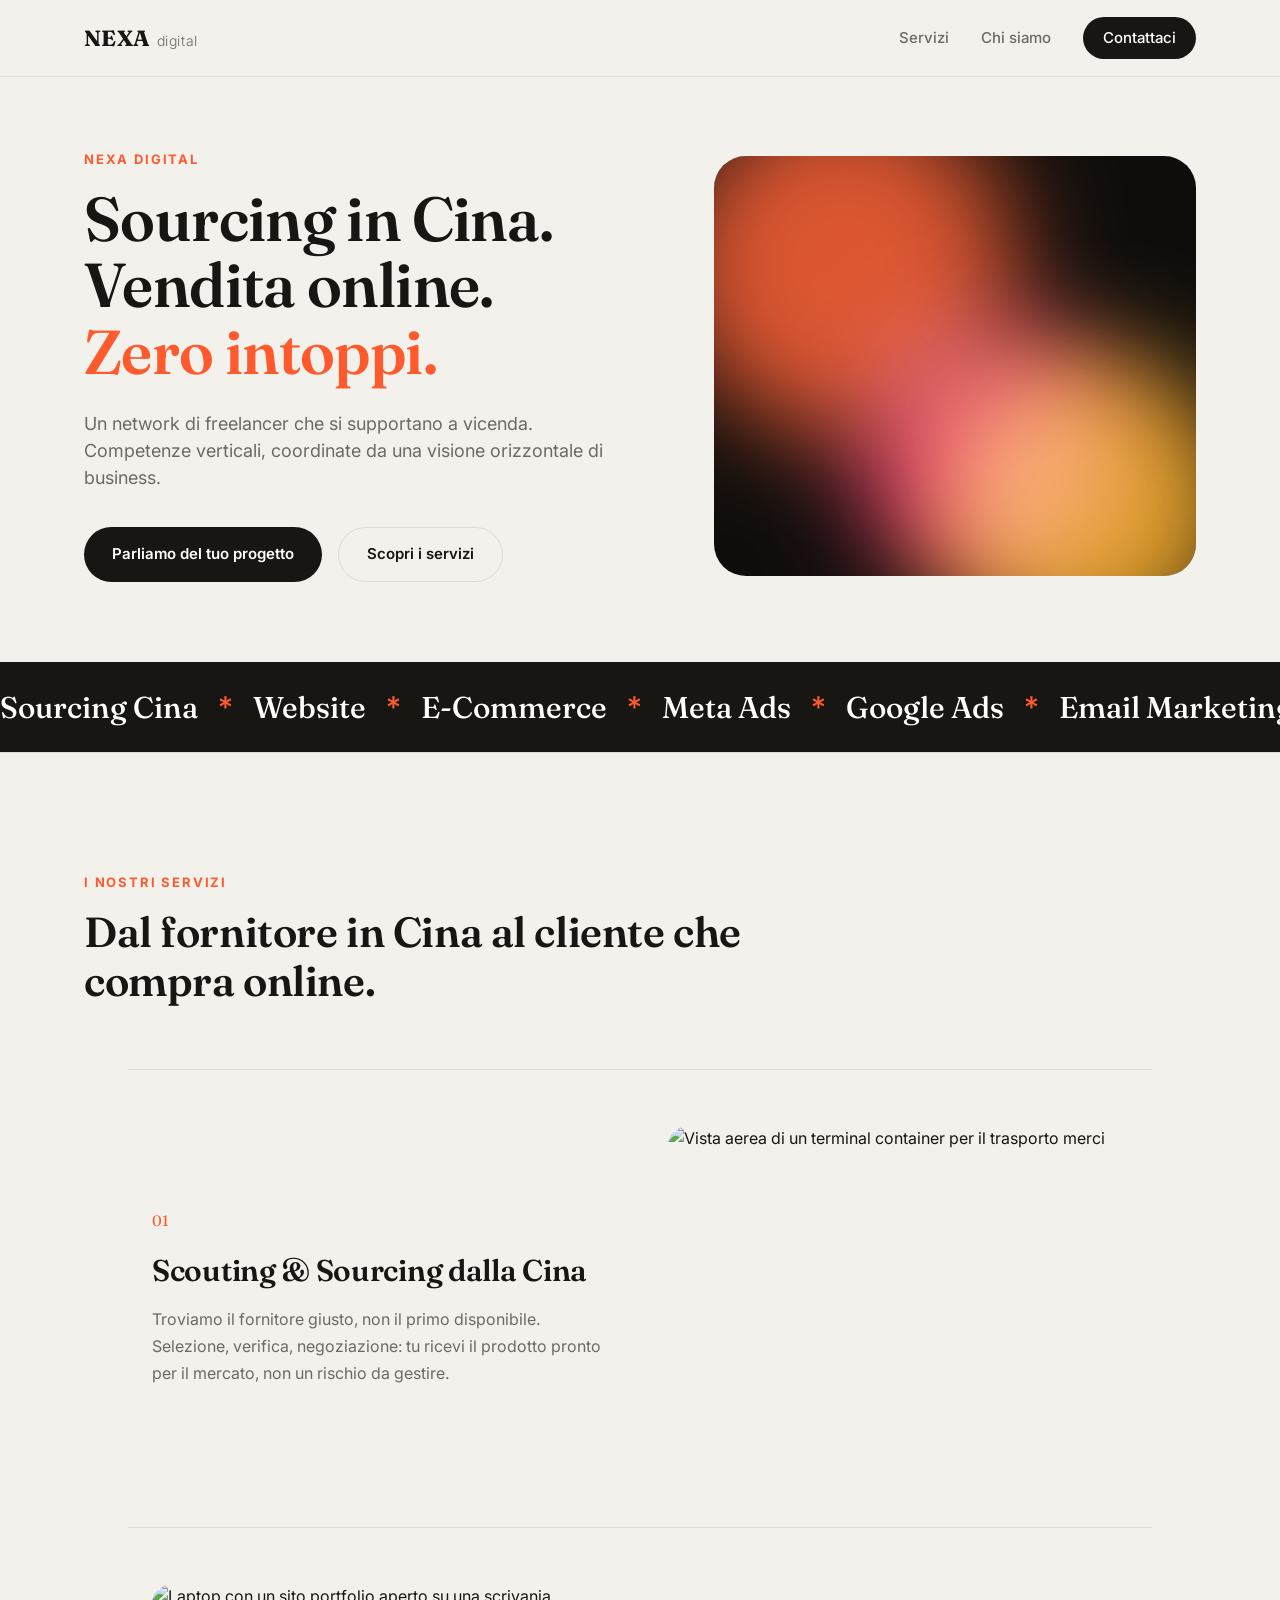
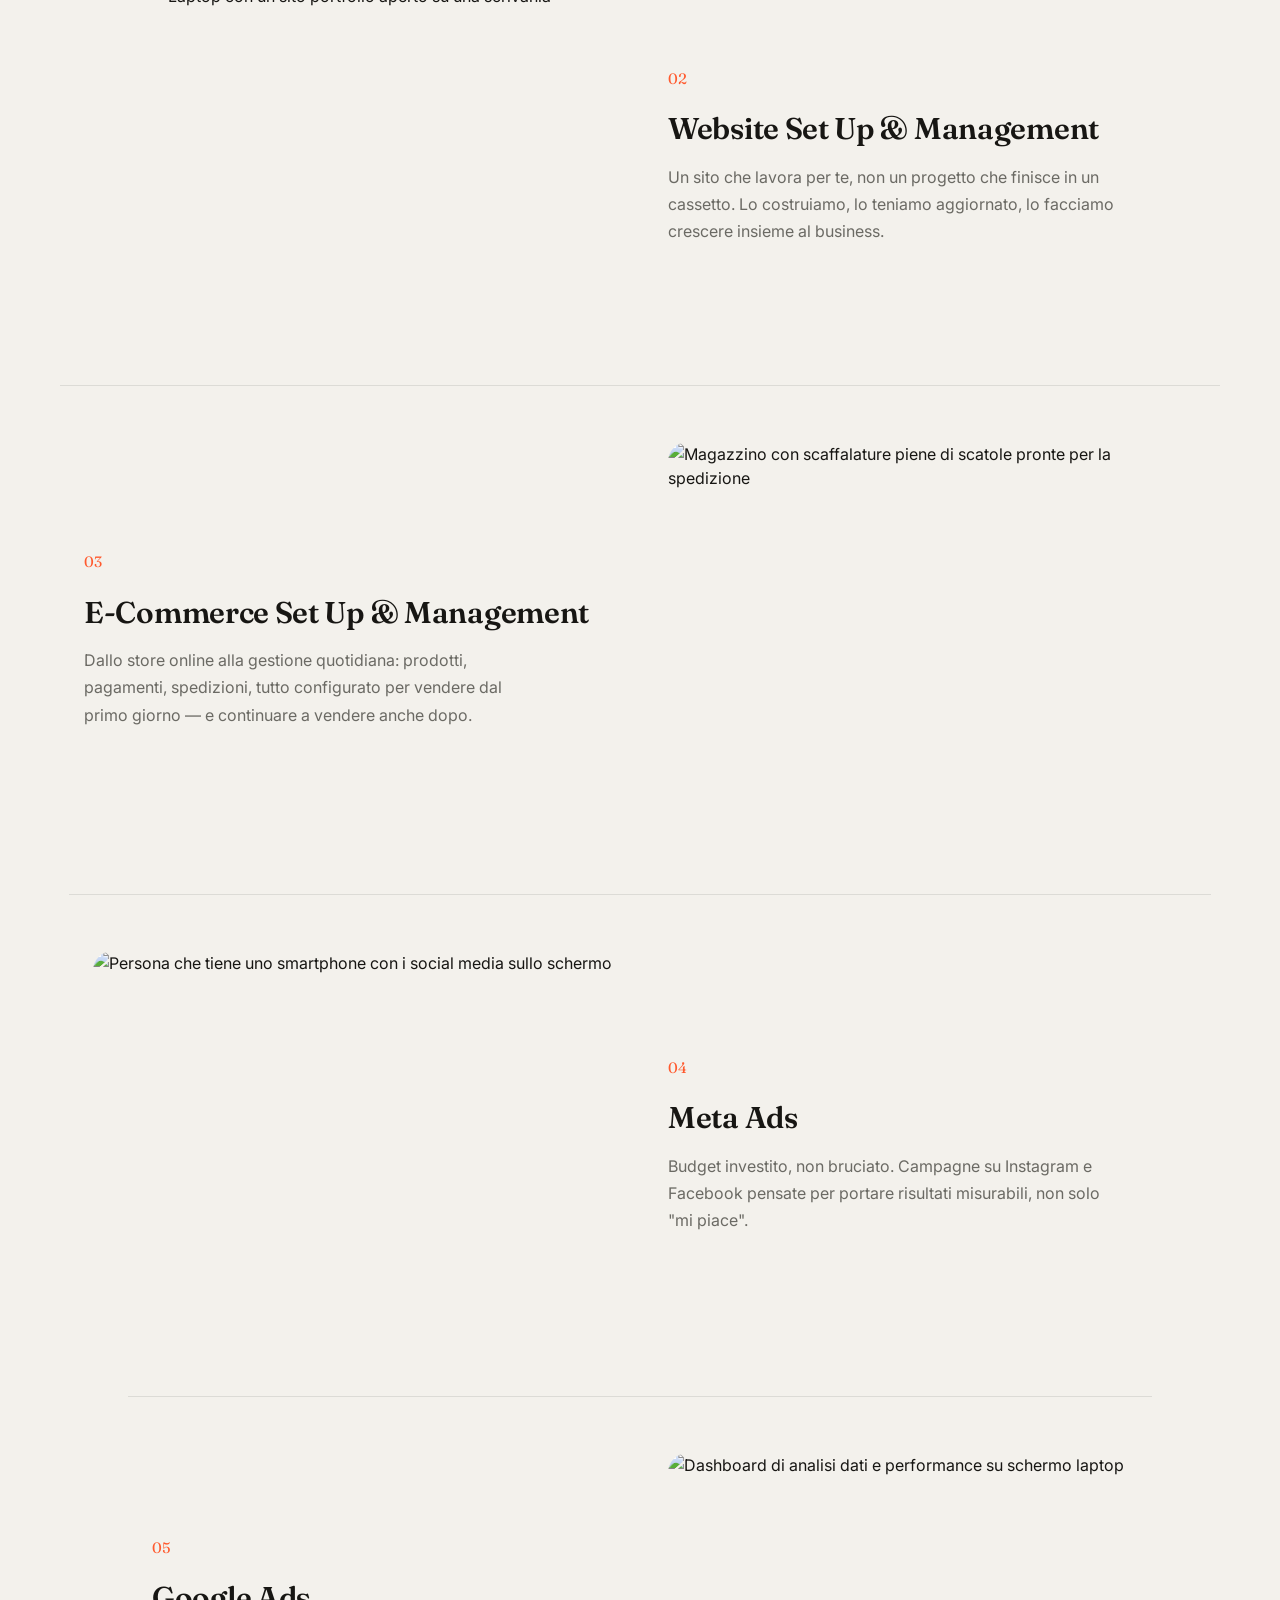
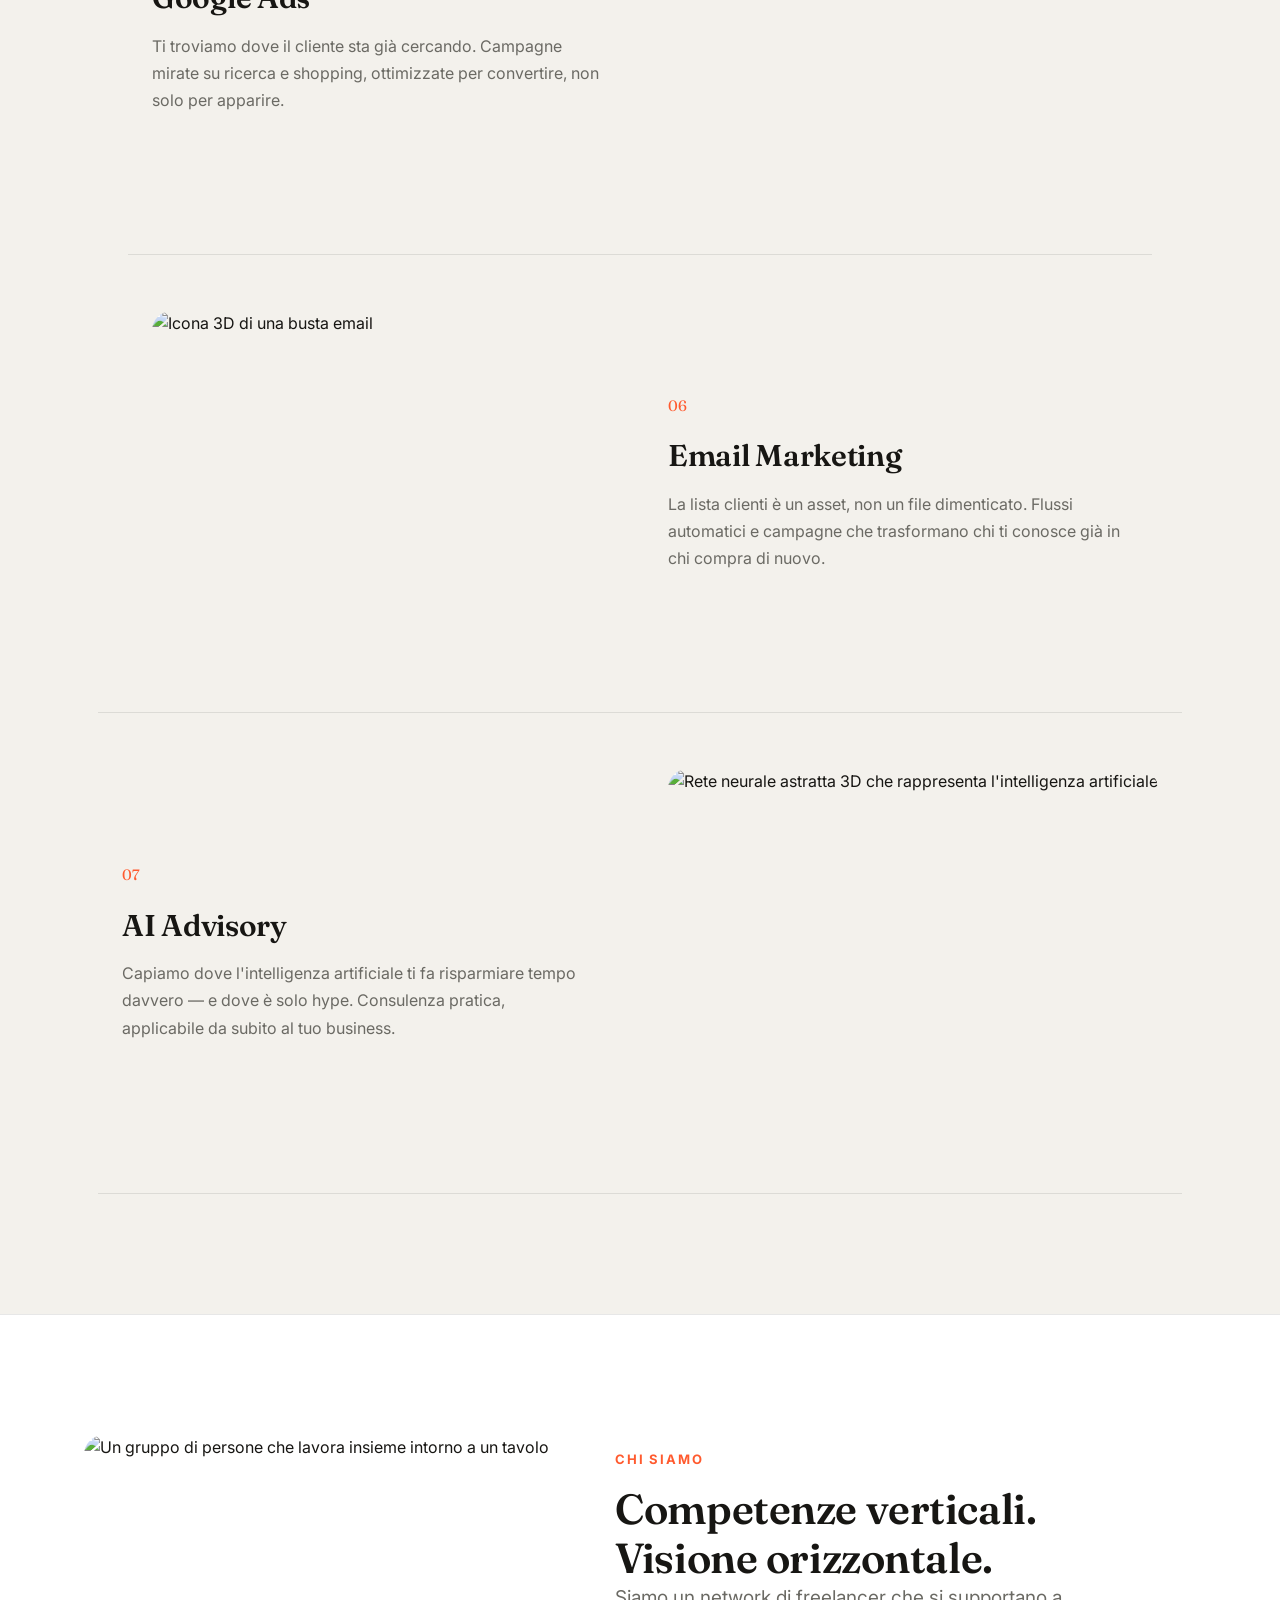
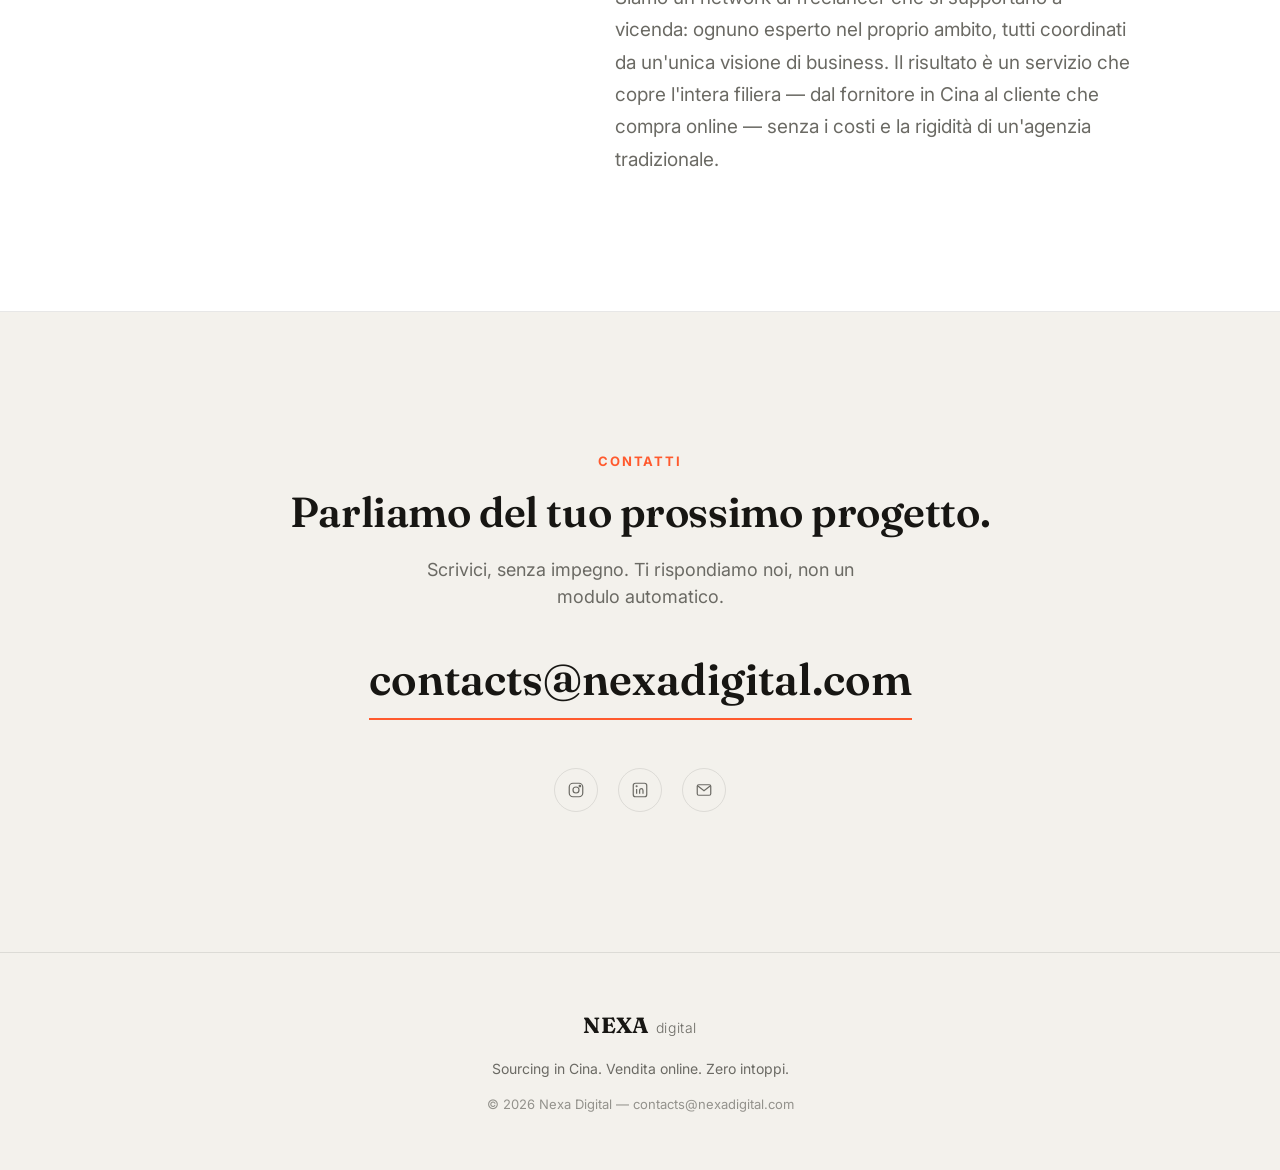
==== index.html @ f45b5db1 "Redesign: light theme inspired by alcoweb.it Switch to light background with animated gradient blob " ====
<!DOCTYPE html>
<html lang="it">
<head>
<meta charset="UTF-8">
<meta name="viewport" content="width=device-width, initial-scale=1.0">
<title>Nexa Digital — Sourcing in Cina. Vendita online. Zero intoppi.</title>
<meta name="description" content="Nexa Digital: scouting e sourcing dalla Cina, e-commerce, siti web, Meta Ads, Google Ads, email marketing e AI advisory. Un network di freelancer con visione di business.">
<link rel="preconnect" href="https://fonts.googleapis.com">
<link rel="preconnect" href="https://fonts.gstatic.com" crossorigin>
<link href="https://fonts.googleapis.com/css2?family=Fraunces:opsz,wght@9..144,300;9..144,500;9..144,600;9..144,700&family=Inter:wght@300;400;500;600;700;800&display=swap" rel="stylesheet">
<link rel="stylesheet" href="style.css">
</head>
<body>

<header class="site-header">
  <div class="container header-inner">
    <a href="#top" class="logo">
      <span class="logo-main">NEXA</span><span class="logo-sub">digital</span>
    </a>
    <nav class="nav">
      <a href="#servizi">Servizi</a>
      <a href="#chi-siamo">Chi siamo</a>
      <a href="#contatti" class="nav-cta">Contattaci</a>
    </nav>
    <button class="nav-toggle" aria-label="Apri menu" aria-expanded="false">
      <span></span><span></span><span></span>
    </button>
  </div>
</header>

<main id="top">

  <section class="hero">
    <div class="hero-grid">
      <div class="hero-text">
        <p class="eyebrow reveal">Nexa Digital</p>
        <h1 class="reveal">Sourcing in Cina.<br>Vendita online.<br><span class="accent">Zero intoppi.</span></h1>
        <p class="hero-lead reveal">Un network di freelancer che si supportano a vicenda. Competenze verticali, coordinate da una visione orizzontale di business.</p>
        <div class="hero-actions reveal">
          <a href="#contatti" class="btn btn-primary">Parliamo del tuo progetto</a>
          <a href="#servizi" class="btn btn-ghost">Scopri i servizi</a>
        </div>
      </div>
      <div class="hero-blob" aria-hidden="true">
        <div class="blob blob-1"></div>
        <div class="blob blob-2"></div>
        <div class="blob blob-3"></div>
      </div>
    </div>
    <div class="marquee">
      <div class="marquee-track">
        <span>Sourcing Cina</span><span class="dot">*</span>
        <span>Website</span><span class="dot">*</span>
        <span>E-Commerce</span><span class="dot">*</span>
        <span>Meta Ads</span><span class="dot">*</span>
        <span>Google Ads</span><span class="dot">*</span>
        <span>Email Marketing</span><span class="dot">*</span>
        <span>AI Advisory</span><span class="dot">*</span>
        <span>Sourcing Cina</span><span class="dot">*</span>
        <span>Website</span><span class="dot">*</span>
        <span>E-Commerce</span><span class="dot">*</span>
        <span>Meta Ads</span><span class="dot">*</span>
        <span>Google Ads</span><span class="dot">*</span>
        <span>Email Marketing</span><span class="dot">*</span>
        <span>AI Advisory</span><span class="dot">*</span>
      </div>
    </div>
  </section>

  <section id="servizi" class="services">
    <div class="container">
      <p class="eyebrow reveal">I nostri servizi</p>
      <h2 class="section-title reveal">Dal fornitore in Cina al cliente che compra online.</h2>
    </div>

    <div class="service-list">

      <article class="service-row reveal">
        <div class="service-copy">
          <span class="service-num">01</span>
          <h3>Scouting &amp; Sourcing dalla Cina</h3>
          <p>Troviamo il fornitore giusto, non il primo disponibile. Selezione, verifica, negoziazione: tu ricevi il prodotto pronto per il mercato, non un rischio da gestire.</p>
        </div>
        <div class="service-media">
          <img src="https://images.unsplash.com/photo-1494412519320-aa613dfb7738?w=1200&q=75&auto=format&fit=crop" alt="Vista aerea di un terminal container per il trasporto merci">
        </div>
      </article>

      <article class="service-row reveal reverse">
        <div class="service-copy">
          <span class="service-num">02</span>
          <h3>Website Set Up &amp; Management</h3>
          <p>Un sito che lavora per te, non un progetto che finisce in un cassetto. Lo costruiamo, lo teniamo aggiornato, lo facciamo crescere insieme al business.</p>
        </div>
        <div class="service-media">
          <img src="https://images.unsplash.com/photo-1637502875124-eb4a9843a2fa?w=1200&q=75&auto=format&fit=crop" alt="Laptop con un sito portfolio aperto su una scrivania">
        </div>
      </article>

      <article class="service-row reveal">
        <div class="service-copy">
          <span class="service-num">03</span>
          <h3>E-Commerce Set Up &amp; Management</h3>
          <p>Dallo store online alla gestione quotidiana: prodotti, pagamenti, spedizioni, tutto configurato per vendere dal primo giorno — e continuare a vendere anche dopo.</p>
        </div>
        <div class="service-media">
          <img src="https://images.unsplash.com/photo-1587293852726-70cdb56c2866?w=1200&q=75&auto=format&fit=crop" alt="Magazzino con scaffalature piene di scatole pronte per la spedizione">
        </div>
      </article>

      <article class="service-row reveal reverse">
        <div class="service-copy">
          <span class="service-num">04</span>
          <h3>Meta Ads</h3>
          <p>Budget investito, non bruciato. Campagne su Instagram e Facebook pensate per portare risultati misurabili, non solo "mi piace".</p>
        </div>
        <div class="service-media">
          <img src="https://images.unsplash.com/photo-1516251193007-45ef944ab0c6?w=1200&q=75&auto=format&fit=crop" alt="Persona che tiene uno smartphone con i social media sullo schermo">
        </div>
      </article>

      <article class="service-row reveal">
        <div class="service-copy">
          <span class="service-num">05</span>
          <h3>Google Ads</h3>
          <p>Ti troviamo dove il cliente sta già cercando. Campagne mirate su ricerca e shopping, ottimizzate per convertire, non solo per apparire.</p>
        </div>
        <div class="service-media">
          <img src="https://images.unsplash.com/photo-1551288049-bebda4e38f71?w=1200&q=75&auto=format&fit=crop" alt="Dashboard di analisi dati e performance su schermo laptop">
        </div>
      </article>

      <article class="service-row reveal reverse">
        <div class="service-copy">
          <span class="service-num">06</span>
          <h3>Email Marketing</h3>
          <p>La lista clienti è un asset, non un file dimenticato. Flussi automatici e campagne che trasformano chi ti conosce già in chi compra di nuovo.</p>
        </div>
        <div class="service-media">
          <img src="https://images.unsplash.com/photo-1683117927786-f146451082fb?w=1200&q=75&auto=format&fit=crop" alt="Icona 3D di una busta email">
        </div>
      </article>

      <article class="service-row reveal">
        <div class="service-copy">
          <span class="service-num">07</span>
          <h3>AI Advisory</h3>
          <p>Capiamo dove l'intelligenza artificiale ti fa risparmiare tempo davvero — e dove è solo hype. Consulenza pratica, applicabile da subito al tuo business.</p>
        </div>
        <div class="service-media">
          <img src="https://images.unsplash.com/photo-1674027444485-cec3da58eef4?w=1200&q=75&auto=format&fit=crop" alt="Rete neurale astratta 3D che rappresenta l'intelligenza artificiale">
        </div>
      </article>

    </div>
  </section>

  <section id="chi-siamo" class="about">
    <div class="container about-grid">
      <div class="about-media reveal">
        <img src="https://images.unsplash.com/photo-1646066490248-27b984261e3c?w=1200&q=75&auto=format&fit=crop" alt="Un gruppo di persone che lavora insieme intorno a un tavolo">
      </div>
      <div class="about-copy">
        <p class="eyebrow reveal">Chi siamo</p>
        <h2 class="section-title reveal">Competenze verticali. Visione orizzontale.</h2>
        <p class="about-lead reveal">Siamo un network di freelancer che si supportano a vicenda: ognuno esperto nel proprio ambito, tutti coordinati da un'unica visione di business. Il risultato è un servizio che copre l'intera filiera — dal fornitore in Cina al cliente che compra online — senza i costi e la rigidità di un'agenzia tradizionale.</p>
      </div>
    </div>
  </section>

  <section id="contatti" class="contact">
    <div class="container contact-inner">
      <p class="eyebrow reveal">Contatti</p>
      <h2 class="section-title reveal">Parliamo del tuo prossimo progetto.</h2>
      <p class="contact-lead reveal">Scrivici, senza impegno. Ti rispondiamo noi, non un modulo automatico.</p>
      <a href="mailto:contacts@nexadigital.com" class="contact-email reveal">contacts@nexadigital.com</a>

      <div class="social-row reveal" aria-hidden="false">
        <span class="social-icon" title="Instagram">
          <svg viewBox="0 0 24 24" fill="none" stroke="currentColor" stroke-width="1.6"><rect x="3" y="3" width="18" height="18" rx="5"/><circle cx="12" cy="12" r="4"/><circle cx="17.2" cy="6.8" r="1"/></svg>
        </span>
        <span class="social-icon" title="LinkedIn">
          <svg viewBox="0 0 24 24" fill="none" stroke="currentColor" stroke-width="1.6"><rect x="3" y="3" width="18" height="18" rx="3"/><line x1="7.5" y1="10.5" x2="7.5" y2="17"/><circle cx="7.5" cy="7" r="0.6" fill="currentColor"/><path d="M11.5 17v-4.2c0-1.6 1-2.6 2.4-2.6 1.4 0 2.1 1 2.1 2.6V17"/></svg>
        </span>
        <span class="social-icon" title="Email">
          <svg viewBox="0 0 24 24" fill="none" stroke="currentColor" stroke-width="1.6"><rect x="3" y="5" width="18" height="14" rx="2"/><path d="M3 6l9 7 9-7"/></svg>
        </span>
      </div>
    </div>
  </section>

</main>

<footer class="site-footer">
  <div class="container footer-inner">
    <a href="#top" class="logo logo-footer">
      <span class="logo-main">NEXA</span><span class="logo-sub">digital</span>
    </a>
    <p class="footer-payoff">Sourcing in Cina. Vendita online. Zero intoppi.</p>
    <p class="footer-meta">© <span id="year"></span> Nexa Digital — contacts@nexadigital.com</p>
  </div>
</footer>

<script src="script.js"></script>
</body>
</html>
---- style.css ----
:root {
  --bg: #f3f1ec;
  --bg-alt: #ffffff;
  --fg: #171613;
  --fg-muted: #6b6a64;
  --accent: #ff5a2e;
  --accent-2: #ffb020;
  --accent-3: #ff2e6e;
  --border: rgba(23, 22, 19, 0.1);
  --serif: "Fraunces", serif;
  --sans: "Inter", sans-serif;
  --container: 1160px;
}

* { box-sizing: border-box; }

html { scroll-behavior: smooth; }

body {
  margin: 0;
  background: var(--bg);
  color: var(--fg);
  font-family: var(--sans);
  font-weight: 400;
  line-height: 1.5;
  -webkit-font-smoothing: antialiased;
  overflow-x: hidden;
}

.container {
  max-width: var(--container);
  margin: 0 auto;
  padding: 0 24px;
}

h1, h2, h3 {
  font-family: var(--serif);
  font-weight: 600;
  margin: 0;
  letter-spacing: -0.01em;
}

p { margin: 0; color: var(--fg-muted); }

a { color: inherit; text-decoration: none; }

.accent { color: var(--accent); }

.eyebrow {
  font-family: var(--sans);
  font-size: 13px;
  font-weight: 700;
  letter-spacing: 0.14em;
  text-transform: uppercase;
  color: var(--accent);
  margin: 0 0 16px;
}

.section-title {
  font-size: clamp(28px, 4vw, 42px);
  line-height: 1.15;
  max-width: 720px;
  margin-bottom: 0;
}

/* Header */

.site-header {
  position: fixed;
  top: 0;
  left: 0;
  right: 0;
  z-index: 100;
  background: rgba(243, 241, 236, 0.85);
  backdrop-filter: blur(10px);
  border-bottom: 1px solid var(--border);
}

.header-inner {
  display: flex;
  align-items: center;
  justify-content: space-between;
  height: 76px;
}

.logo {
  display: flex;
  align-items: baseline;
  gap: 6px;
}

.logo-main {
  font-family: var(--serif);
  font-weight: 700;
  font-size: 22px;
  letter-spacing: 0.02em;
}

.logo-sub {
  font-family: var(--sans);
  font-weight: 300;
  font-size: 14px;
  color: var(--fg-muted);
  letter-spacing: 0.04em;
}

.nav {
  display: flex;
  align-items: center;
  gap: 32px;
}

.nav a {
  font-size: 15px;
  font-weight: 500;
  color: var(--fg-muted);
  transition: color 0.2s ease;
}

.nav a:hover { color: var(--fg); }

.nav-cta {
  color: #fff !important;
  background: var(--fg);
  padding: 10px 20px;
  border-radius: 999px;
  transition: background 0.2s ease;
}

.nav-cta:hover { background: var(--accent); }

.nav-toggle {
  display: none;
  flex-direction: column;
  justify-content: center;
  gap: 5px;
  width: 32px;
  height: 32px;
  background: none;
  border: none;
  cursor: pointer;
}

.nav-toggle span {
  display: block;
  height: 2px;
  background: var(--fg);
  border-radius: 2px;
}

/* Hero */

.hero {
  padding: 150px 0 0;
  border-bottom: 1px solid var(--border);
  overflow: hidden;
}

.hero-grid {
  max-width: var(--container);
  margin: 0 auto;
  padding: 0 24px 80px;
  display: grid;
  grid-template-columns: 1.1fr 0.9fr;
  gap: 40px;
  align-items: center;
}

.hero-text { max-width: 620px; }

.hero h1 {
  font-size: clamp(38px, 5.4vw, 62px);
  line-height: 1.08;
  margin-bottom: 24px;
}

.hero-lead {
  font-size: 18px;
  max-width: 520px;
  margin-bottom: 36px;
}

.hero-actions {
  display: flex;
  gap: 16px;
  flex-wrap: wrap;
}

.btn {
  display: inline-flex;
  align-items: center;
  padding: 15px 28px;
  border-radius: 999px;
  font-size: 15px;
  font-weight: 600;
  transition: transform 0.2s ease, background 0.2s ease, color 0.2s ease, border-color 0.2s ease;
}

.btn-primary {
  background: var(--fg);
  color: #fff;
}

.btn-primary:hover { transform: translateY(-2px); background: var(--accent); }

.btn-ghost {
  border: 1px solid var(--border);
  color: var(--fg);
}

.btn-ghost:hover { border-color: var(--fg); }

.hero-blob {
  position: relative;
  height: 420px;
  border-radius: 32px;
  overflow: hidden;
  background: #0f0d0b;
}

.blob {
  position: absolute;
  border-radius: 50%;
  filter: blur(50px);
  opacity: 0.85;
  mix-blend-mode: screen;
}

.blob-1 {
  width: 340px;
  height: 340px;
  background: var(--accent);
  top: -60px;
  left: -40px;
  animation: blob-move-1 14s ease-in-out infinite;
}

.blob-2 {
  width: 300px;
  height: 300px;
  background: var(--accent-2);
  bottom: -80px;
  right: -40px;
  animation: blob-move-2 17s ease-in-out infinite;
}

.blob-3 {
  width: 260px;
  height: 260px;
  background: var(--accent-3);
  top: 40%;
  left: 30%;
  animation: blob-move-3 20s ease-in-out infinite;
}

@keyframes blob-move-1 {
  0%, 100% { transform: translate(0, 0) scale(1); }
  50% { transform: translate(60px, 80px) scale(1.15); }
}

@keyframes blob-move-2 {
  0%, 100% { transform: translate(0, 0) scale(1); }
  50% { transform: translate(-50px, -60px) scale(1.1); }
}

@keyframes blob-move-3 {
  0%, 100% { transform: translate(0, 0) scale(1); }
  50% { transform: translate(-40px, 50px) scale(0.9); }
}

/* Marquee */

.marquee {
  border-top: 1px solid var(--border);
  overflow: hidden;
  padding: 22px 0;
  background: var(--fg);
}

.marquee-track {
  display: flex;
  align-items: center;
  gap: 20px;
  white-space: nowrap;
  width: max-content;
  animation: marquee-scroll 30s linear infinite;
  font-family: var(--serif);
  font-size: clamp(20px, 3vw, 30px);
  font-weight: 500;
  color: #fff;
}

.marquee-track .dot {
  color: var(--accent);
  font-family: var(--sans);
}

@keyframes marquee-scroll {
  from { transform: translateX(0); }
  to { transform: translateX(-50%); }
}

/* Services */

.services { padding: 120px 0; }

.services > .container { margin-bottom: 64px; }

.service-list {
  display: flex;
  flex-direction: column;
}

.service-row {
  display: grid;
  grid-template-columns: 1fr 1fr;
  gap: 56px;
  align-items: center;
  max-width: var(--container);
  margin: 0 auto;
  padding: 56px 24px;
  border-top: 1px solid var(--border);
}

.service-list .service-row:last-child {
  border-bottom: 1px solid var(--border);
}

.service-row.reverse .service-copy { order: 2; }
.service-row.reverse .service-media { order: 1; }

.service-num {
  display: block;
  font-family: var(--serif);
  font-size: 15px;
  color: var(--accent);
  margin-bottom: 20px;
}

.service-copy h3 {
  font-size: clamp(22px, 3vw, 30px);
  margin-bottom: 16px;
  line-height: 1.25;
}

.service-copy p {
  font-size: 16px;
  line-height: 1.7;
  max-width: 460px;
}

.service-media {
  border-radius: 20px;
  overflow: hidden;
  aspect-ratio: 4 / 3;
}

.service-media img {
  width: 100%;
  height: 100%;
  object-fit: cover;
  display: block;
  transition: transform 0.5s ease;
}

.service-row:hover .service-media img { transform: scale(1.04); }

/* About */

.about {
  padding: 120px 0;
  background: var(--bg-alt);
  border-top: 1px solid var(--border);
  border-bottom: 1px solid var(--border);
}

.about-grid {
  display: grid;
  grid-template-columns: 0.9fr 1.1fr;
  gap: 56px;
  align-items: center;
}

.about-media {
  border-radius: 20px;
  overflow: hidden;
  aspect-ratio: 4 / 3;
}

.about-media img {
  width: 100%;
  height: 100%;
  object-fit: cover;
  display: block;
}

.about-copy { max-width: 520px; }

.about-lead {
  font-size: 19px;
  line-height: 1.7;
  color: var(--fg-muted);
}

/* Contact */

.contact { padding: 140px 0; text-align: center; }

.contact-inner {
  display: flex;
  flex-direction: column;
  align-items: center;
}

.contact .eyebrow, .contact .section-title { text-align: center; margin-left: auto; margin-right: auto; }

.contact-lead {
  font-size: 18px;
  max-width: 480px;
  margin: 20px 0 36px;
}

.contact-email {
  font-family: var(--serif);
  font-size: clamp(28px, 5vw, 44px);
  font-weight: 600;
  border-bottom: 2px solid var(--accent);
  padding-bottom: 6px;
  transition: color 0.2s ease;
}

.contact-email:hover { color: var(--accent); }

.social-row {
  display: flex;
  gap: 20px;
  margin-top: 48px;
}

.social-icon {
  display: flex;
  align-items: center;
  justify-content: center;
  width: 44px;
  height: 44px;
  border: 1px solid var(--border);
  border-radius: 50%;
  color: var(--fg-muted);
}

.social-icon svg { width: 18px; height: 18px; }

/* Footer */

.site-footer {
  padding: 56px 0;
  border-top: 1px solid var(--border);
}

.footer-inner {
  display: flex;
  flex-direction: column;
  align-items: center;
  gap: 16px;
  text-align: center;
}

.logo-footer { justify-content: center; }

.footer-payoff {
  font-size: 14px;
  color: var(--fg-muted);
}

.footer-meta {
  font-size: 13px;
  color: var(--fg-muted);
  opacity: 0.7;
}

/* Reveal animation */

.reveal {
  opacity: 0;
  transform: translateY(16px);
  transition: opacity 0.6s ease, transform 0.6s ease;
}

.reveal.is-visible {
  opacity: 1;
  transform: translateY(0);
}

/* Responsive */

@media (max-width: 900px) {
  .hero-grid { grid-template-columns: 1fr; }
  .hero-blob { height: 320px; }

  .service-row {
    grid-template-columns: 1fr;
    gap: 28px;
  }

  .service-row.reverse .service-copy { order: 1; }
  .service-row.reverse .service-media { order: 2; }

  .about-grid { grid-template-columns: 1fr; }
}

@media (max-width: 720px) {
  .nav {
    position: fixed;
    top: 76px;
    left: 0;
    right: 0;
    bottom: 0;
    flex-direction: column;
    justify-content: center;
    align-items: center;
    gap: 32px;
    background: var(--bg);
    transform: translateX(100%);
    transition: transform 0.3s ease;
  }

  .nav.is-open { transform: translateX(0); }

  .nav a { font-size: 20px; }

  .nav-toggle { display: flex; }

  .hero { padding: 120px 0 0; }
  .services, .about { padding: 80px 0; }
  .contact { padding: 90px 0; }
}
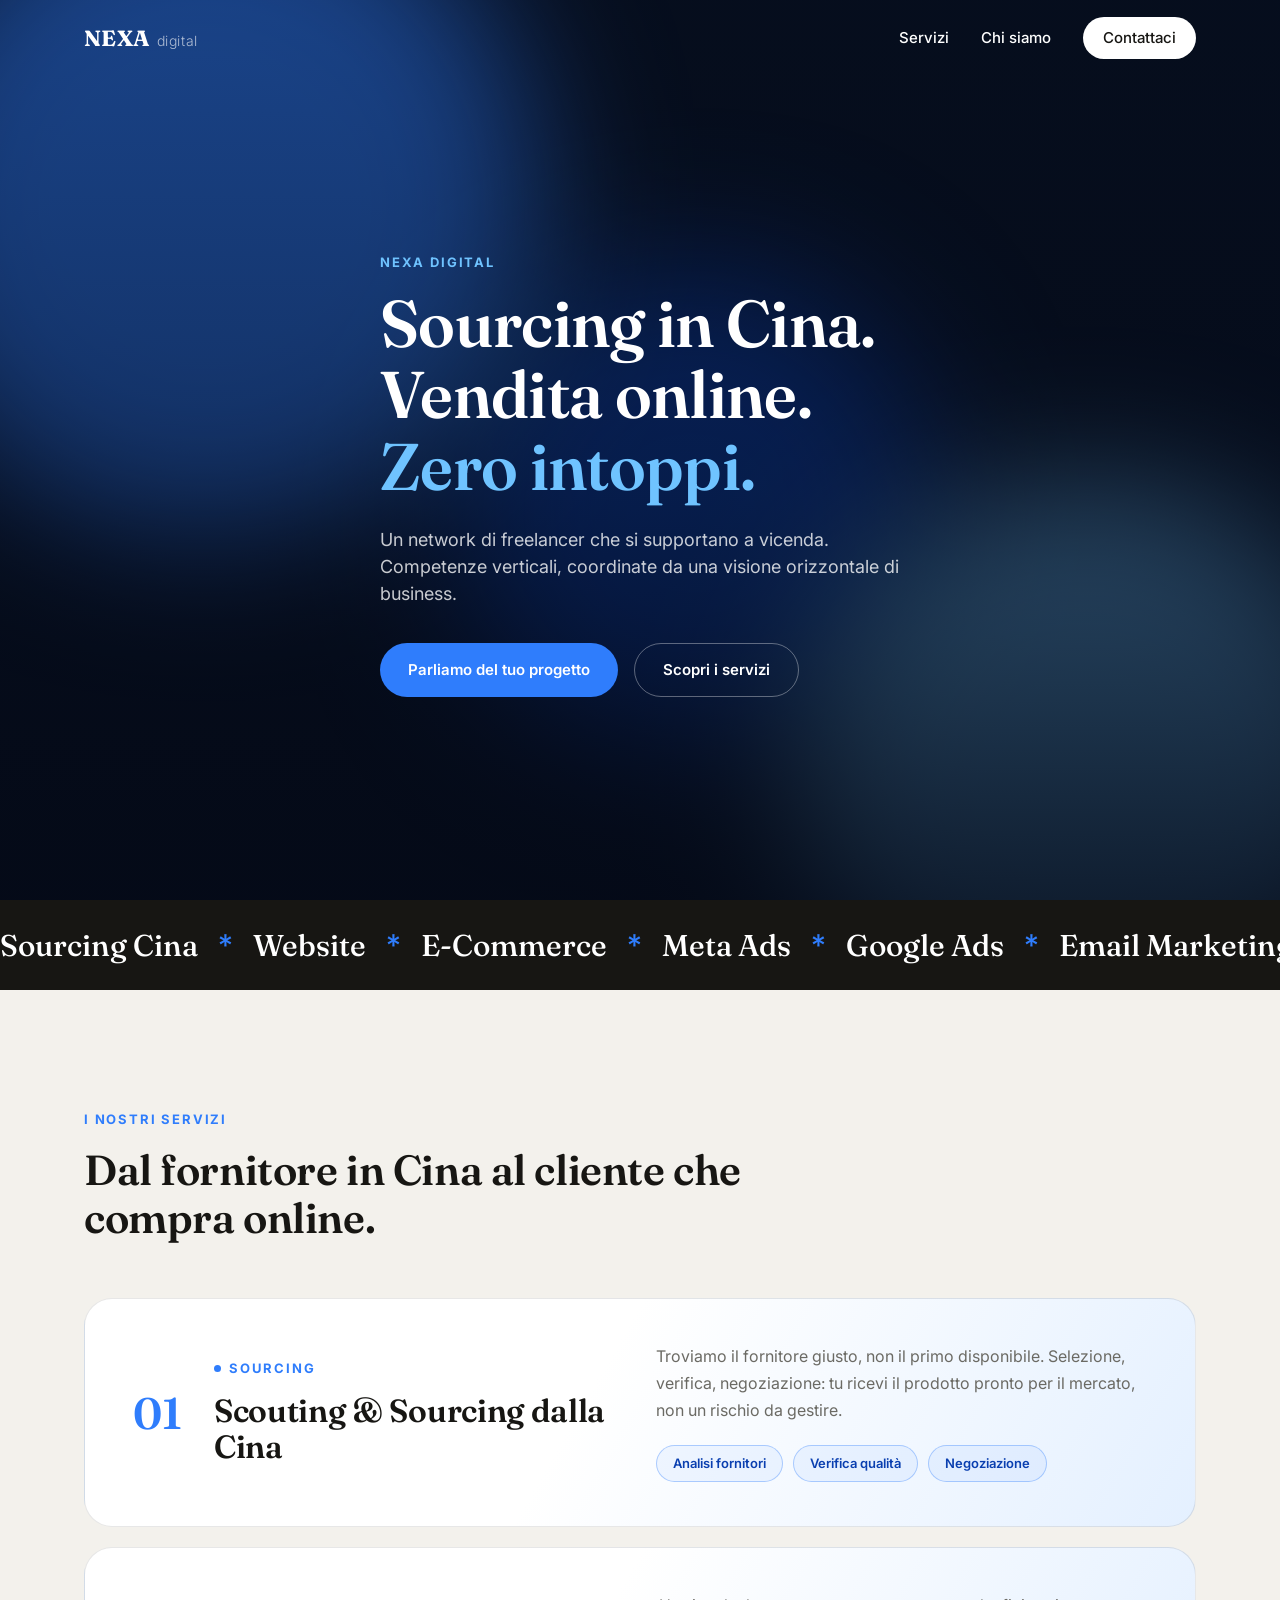
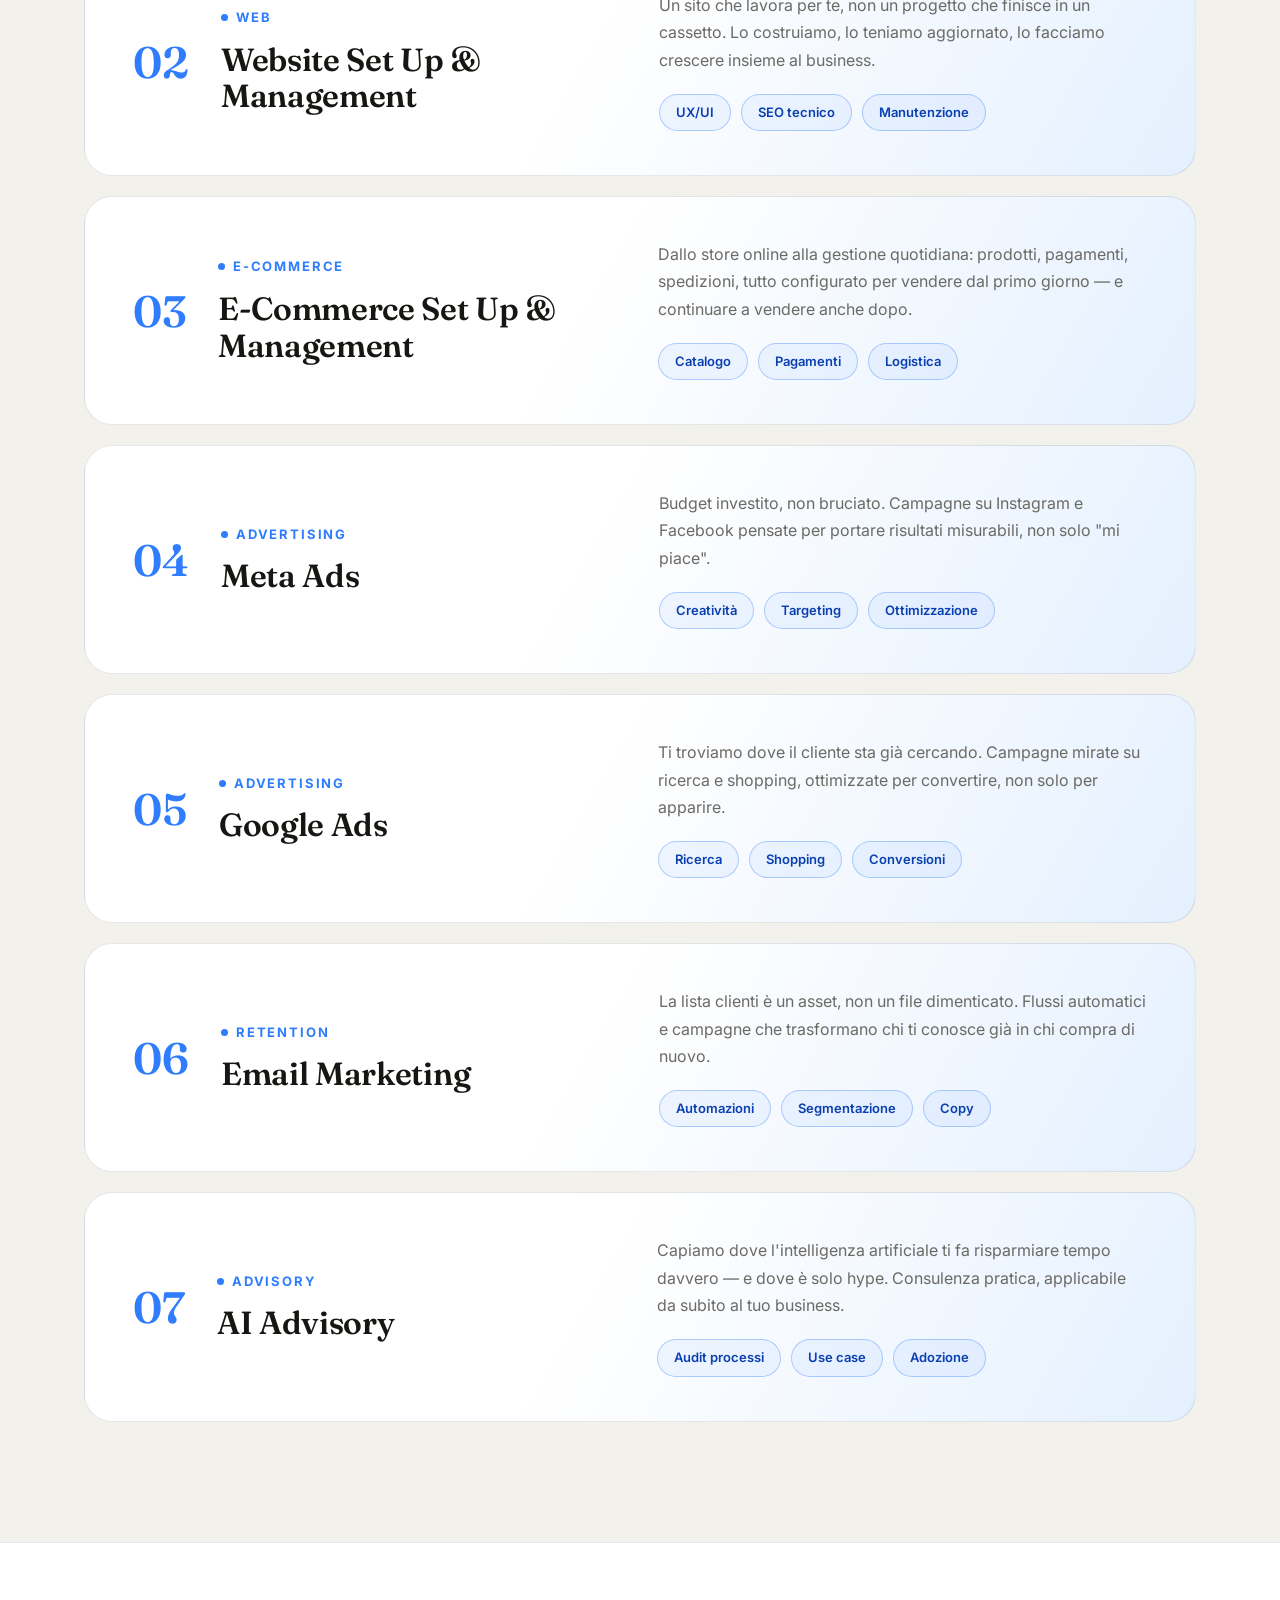
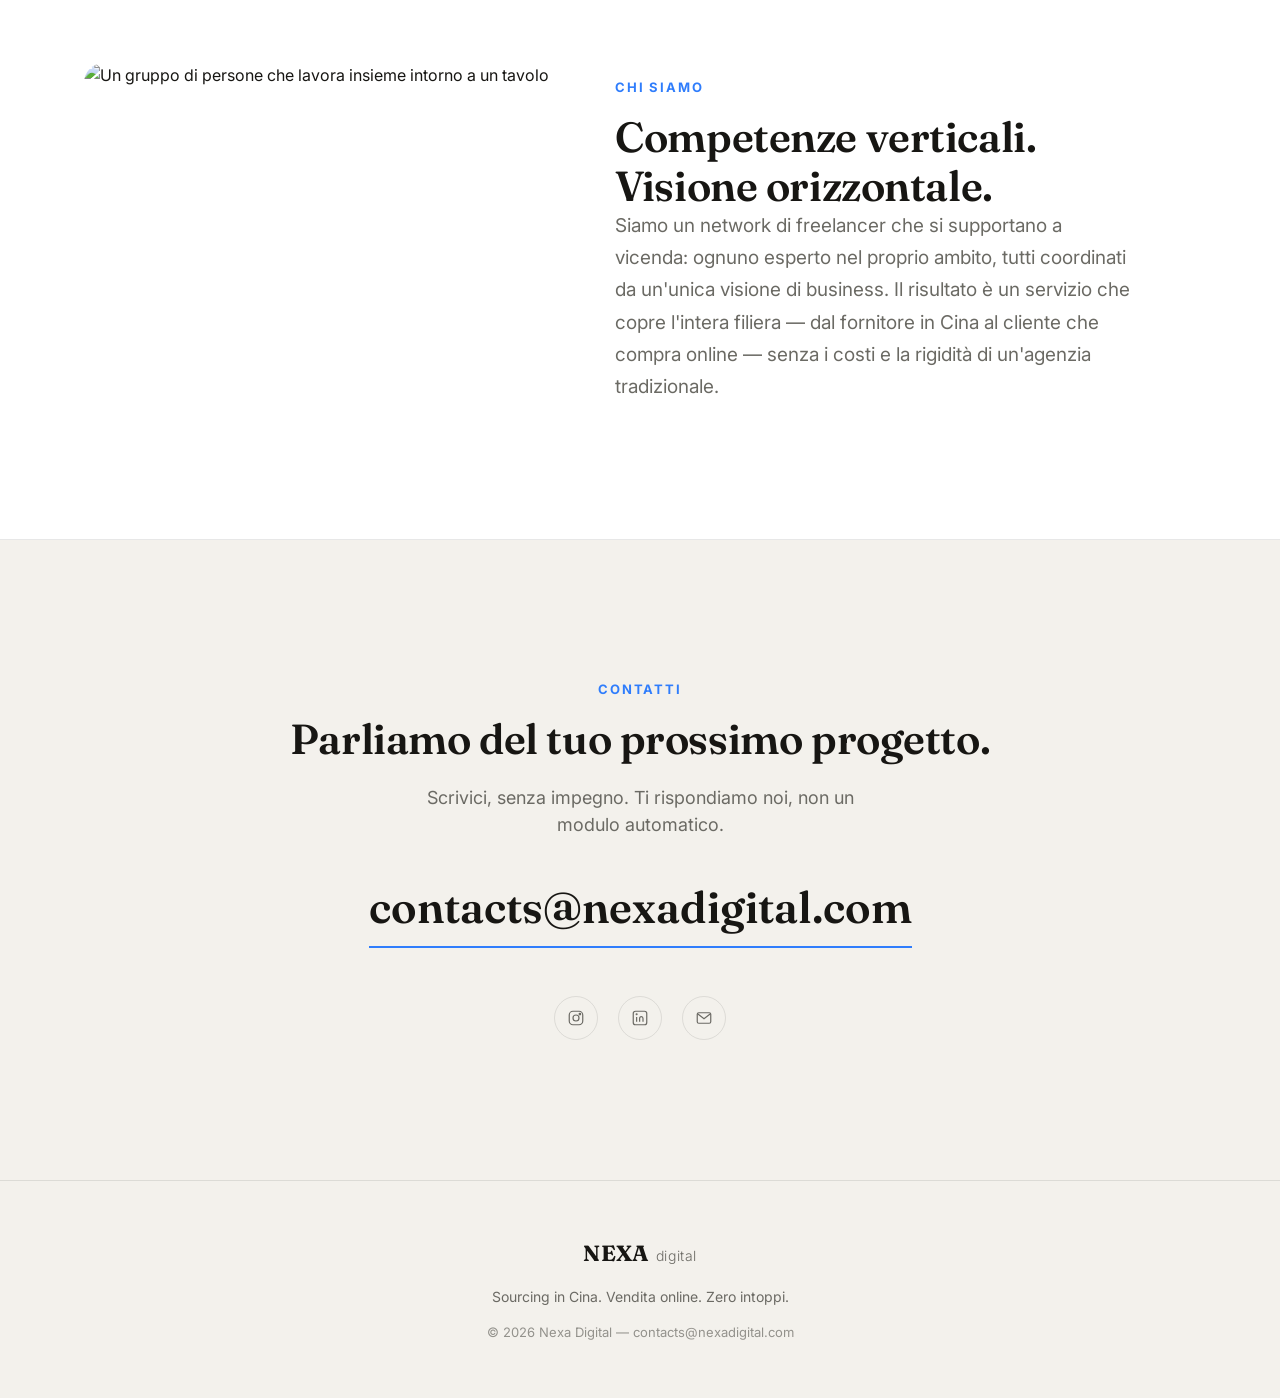
==== commit 4683d0ed: "Blue palette, full-screen hero blob, and dedicated service pages Switch accent palette from orange t" ====
--- a/index.html
+++ b/index.html
@@ -10,7 +10,7 @@
 <link href="https://fonts.googleapis.com/css2?family=Fraunces:opsz,wght@9..144,300;9..144,500;9..144,600;9..144,700&family=Inter:wght@300;400;500;600;700;800&display=swap" rel="stylesheet">
 <link rel="stylesheet" href="style.css">
 </head>
-<body>
+<body class="is-home">
 
 <header class="site-header">
   <div class="container header-inner">
@@ -31,41 +31,41 @@
 <main id="top">
 
   <section class="hero">
-    <div class="hero-grid">
-      <div class="hero-text">
-        <p class="eyebrow reveal">Nexa Digital</p>
-        <h1 class="reveal">Sourcing in Cina.<br>Vendita online.<br><span class="accent">Zero intoppi.</span></h1>
-        <p class="hero-lead reveal">Un network di freelancer che si supportano a vicenda. Competenze verticali, coordinate da una visione orizzontale di business.</p>
-        <div class="hero-actions reveal">
-          <a href="#contatti" class="btn btn-primary">Parliamo del tuo progetto</a>
-          <a href="#servizi" class="btn btn-ghost">Scopri i servizi</a>
-        </div>
-      </div>
-      <div class="hero-blob" aria-hidden="true">
-        <div class="blob blob-1"></div>
-        <div class="blob blob-2"></div>
-        <div class="blob blob-3"></div>
-      </div>
-    </div>
-    <div class="marquee">
-      <div class="marquee-track">
-        <span>Sourcing Cina</span><span class="dot">*</span>
-        <span>Website</span><span class="dot">*</span>
-        <span>E-Commerce</span><span class="dot">*</span>
-        <span>Meta Ads</span><span class="dot">*</span>
-        <span>Google Ads</span><span class="dot">*</span>
-        <span>Email Marketing</span><span class="dot">*</span>
-        <span>AI Advisory</span><span class="dot">*</span>
-        <span>Sourcing Cina</span><span class="dot">*</span>
-        <span>Website</span><span class="dot">*</span>
-        <span>E-Commerce</span><span class="dot">*</span>
-        <span>Meta Ads</span><span class="dot">*</span>
-        <span>Google Ads</span><span class="dot">*</span>
-        <span>Email Marketing</span><span class="dot">*</span>
-        <span>AI Advisory</span><span class="dot">*</span>
-      </div>
-    </div>
-  </section>
+    <div class="hero-bg" aria-hidden="true">
+      <div class="blob blob-1"></div>
+      <div class="blob blob-2"></div>
+      <div class="blob blob-3"></div>
+    </div>
+    <div class="hero-scrim" aria-hidden="true"></div>
+    <div class="hero-text">
+      <p class="eyebrow reveal">Nexa Digital</p>
+      <h1 class="reveal">Sourcing in Cina.<br>Vendita online.<br><span class="accent">Zero intoppi.</span></h1>
+      <p class="hero-lead reveal">Un network di freelancer che si supportano a vicenda. Competenze verticali, coordinate da una visione orizzontale di business.</p>
+      <div class="hero-actions reveal">
+        <a href="#contatti" class="btn btn-primary">Parliamo del tuo progetto</a>
+        <a href="#servizi" class="btn btn-ghost">Scopri i servizi</a>
+      </div>
+    </div>
+  </section>
+
+  <div class="marquee">
+    <div class="marquee-track">
+      <span>Sourcing Cina</span><span class="dot">*</span>
+      <span>Website</span><span class="dot">*</span>
+      <span>E-Commerce</span><span class="dot">*</span>
+      <span>Meta Ads</span><span class="dot">*</span>
+      <span>Google Ads</span><span class="dot">*</span>
+      <span>Email Marketing</span><span class="dot">*</span>
+      <span>AI Advisory</span><span class="dot">*</span>
+      <span>Sourcing Cina</span><span class="dot">*</span>
+      <span>Website</span><span class="dot">*</span>
+      <span>E-Commerce</span><span class="dot">*</span>
+      <span>Meta Ads</span><span class="dot">*</span>
+      <span>Google Ads</span><span class="dot">*</span>
+      <span>Email Marketing</span><span class="dot">*</span>
+      <span>AI Advisory</span><span class="dot">*</span>
+    </div>
+  </div>
 
   <section id="servizi" class="services">
     <div class="container">
@@ -75,82 +75,117 @@
 
     <div class="service-list">
 
-      <article class="service-row reveal">
-        <div class="service-copy">
-          <span class="service-num">01</span>
+      <a href="servizi/scouting-sourcing-cina.html" class="service-card reveal">
+        <span class="service-num">01</span>
+        <div class="service-heading">
+          <p class="eyebrow">Sourcing</p>
           <h3>Scouting &amp; Sourcing dalla Cina</h3>
+        </div>
+        <div class="service-desc">
           <p>Troviamo il fornitore giusto, non il primo disponibile. Selezione, verifica, negoziazione: tu ricevi il prodotto pronto per il mercato, non un rischio da gestire.</p>
-        </div>
-        <div class="service-media">
-          <img src="https://images.unsplash.com/photo-1494412519320-aa613dfb7738?w=1200&q=75&auto=format&fit=crop" alt="Vista aerea di un terminal container per il trasporto merci">
-        </div>
-      </article>
-
-      <article class="service-row reveal reverse">
-        <div class="service-copy">
-          <span class="service-num">02</span>
+          <div class="service-tags">
+            <span class="tag">Analisi fornitori</span>
+            <span class="tag">Verifica qualità</span>
+            <span class="tag">Negoziazione</span>
+          </div>
+        </div>
+      </a>
+
+      <a href="servizi/website-set-up-management.html" class="service-card reveal">
+        <span class="service-num">02</span>
+        <div class="service-heading">
+          <p class="eyebrow">Web</p>
           <h3>Website Set Up &amp; Management</h3>
+        </div>
+        <div class="service-desc">
           <p>Un sito che lavora per te, non un progetto che finisce in un cassetto. Lo costruiamo, lo teniamo aggiornato, lo facciamo crescere insieme al business.</p>
-        </div>
-        <div class="service-media">
-          <img src="https://images.unsplash.com/photo-1637502875124-eb4a9843a2fa?w=1200&q=75&auto=format&fit=crop" alt="Laptop con un sito portfolio aperto su una scrivania">
-        </div>
-      </article>
-
-      <article class="service-row reveal">
-        <div class="service-copy">
-          <span class="service-num">03</span>
+          <div class="service-tags">
+            <span class="tag">UX/UI</span>
+            <span class="tag">SEO tecnico</span>
+            <span class="tag">Manutenzione</span>
+          </div>
+        </div>
+      </a>
+
+      <a href="servizi/ecommerce-set-up-management.html" class="service-card reveal">
+        <span class="service-num">03</span>
+        <div class="service-heading">
+          <p class="eyebrow">E-Commerce</p>
           <h3>E-Commerce Set Up &amp; Management</h3>
+        </div>
+        <div class="service-desc">
           <p>Dallo store online alla gestione quotidiana: prodotti, pagamenti, spedizioni, tutto configurato per vendere dal primo giorno — e continuare a vendere anche dopo.</p>
-        </div>
-        <div class="service-media">
-          <img src="https://images.unsplash.com/photo-1587293852726-70cdb56c2866?w=1200&q=75&auto=format&fit=crop" alt="Magazzino con scaffalature piene di scatole pronte per la spedizione">
-        </div>
-      </article>
-
-      <article class="service-row reveal reverse">
-        <div class="service-copy">
-          <span class="service-num">04</span>
+          <div class="service-tags">
+            <span class="tag">Catalogo</span>
+            <span class="tag">Pagamenti</span>
+            <span class="tag">Logistica</span>
+          </div>
+        </div>
+      </a>
+
+      <a href="servizi/meta-ads.html" class="service-card reveal">
+        <span class="service-num">04</span>
+        <div class="service-heading">
+          <p class="eyebrow">Advertising</p>
           <h3>Meta Ads</h3>
+        </div>
+        <div class="service-desc">
           <p>Budget investito, non bruciato. Campagne su Instagram e Facebook pensate per portare risultati misurabili, non solo "mi piace".</p>
-        </div>
-        <div class="service-media">
-          <img src="https://images.unsplash.com/photo-1516251193007-45ef944ab0c6?w=1200&q=75&auto=format&fit=crop" alt="Persona che tiene uno smartphone con i social media sullo schermo">
-        </div>
-      </article>
-
-      <article class="service-row reveal">
-        <div class="service-copy">
-          <span class="service-num">05</span>
+          <div class="service-tags">
+            <span class="tag">Creatività</span>
+            <span class="tag">Targeting</span>
+            <span class="tag">Ottimizzazione</span>
+          </div>
+        </div>
+      </a>
+
+      <a href="servizi/google-ads.html" class="service-card reveal">
+        <span class="service-num">05</span>
+        <div class="service-heading">
+          <p class="eyebrow">Advertising</p>
           <h3>Google Ads</h3>
+        </div>
+        <div class="service-desc">
           <p>Ti troviamo dove il cliente sta già cercando. Campagne mirate su ricerca e shopping, ottimizzate per convertire, non solo per apparire.</p>
-        </div>
-        <div class="service-media">
-          <img src="https://images.unsplash.com/photo-1551288049-bebda4e38f71?w=1200&q=75&auto=format&fit=crop" alt="Dashboard di analisi dati e performance su schermo laptop">
-        </div>
-      </article>
-
-      <article class="service-row reveal reverse">
-        <div class="service-copy">
-          <span class="service-num">06</span>
+          <div class="service-tags">
+            <span class="tag">Ricerca</span>
+            <span class="tag">Shopping</span>
+            <span class="tag">Conversioni</span>
+          </div>
+        </div>
+      </a>
+
+      <a href="servizi/email-marketing.html" class="service-card reveal">
+        <span class="service-num">06</span>
+        <div class="service-heading">
+          <p class="eyebrow">Retention</p>
           <h3>Email Marketing</h3>
+        </div>
+        <div class="service-desc">
           <p>La lista clienti è un asset, non un file dimenticato. Flussi automatici e campagne che trasformano chi ti conosce già in chi compra di nuovo.</p>
-        </div>
-        <div class="service-media">
-          <img src="https://images.unsplash.com/photo-1683117927786-f146451082fb?w=1200&q=75&auto=format&fit=crop" alt="Icona 3D di una busta email">
-        </div>
-      </article>
-
-      <article class="service-row reveal">
-        <div class="service-copy">
-          <span class="service-num">07</span>
+          <div class="service-tags">
+            <span class="tag">Automazioni</span>
+            <span class="tag">Segmentazione</span>
+            <span class="tag">Copy</span>
+          </div>
+        </div>
+      </a>
+
+      <a href="servizi/ai-advisory.html" class="service-card reveal">
+        <span class="service-num">07</span>
+        <div class="service-heading">
+          <p class="eyebrow">Advisory</p>
           <h3>AI Advisory</h3>
+        </div>
+        <div class="service-desc">
           <p>Capiamo dove l'intelligenza artificiale ti fa risparmiare tempo davvero — e dove è solo hype. Consulenza pratica, applicabile da subito al tuo business.</p>
-        </div>
-        <div class="service-media">
-          <img src="https://images.unsplash.com/photo-1674027444485-cec3da58eef4?w=1200&q=75&auto=format&fit=crop" alt="Rete neurale astratta 3D che rappresenta l'intelligenza artificiale">
-        </div>
-      </article>
+          <div class="service-tags">
+            <span class="tag">Audit processi</span>
+            <span class="tag">Use case</span>
+            <span class="tag">Adozione</span>
+          </div>
+        </div>
+      </a>
 
     </div>
   </section>
--- a/style.css
+++ b/style.css
@@ -3,9 +3,10 @@
   --bg-alt: #ffffff;
   --fg: #171613;
   --fg-muted: #6b6a64;
-  --accent: #ff5a2e;
-  --accent-2: #ffb020;
-  --accent-3: #ff2e6e;
+  --accent: #2f7dfc;
+  --accent-2: #6fc3ff;
+  --accent-3: #0a3fb0;
+  --hero-bg: #071021;
   --border: rgba(23, 22, 19, 0.1);
   --serif: "Fraunces", serif;
   --sans: "Inter", sans-serif;
@@ -74,6 +75,31 @@
   background: rgba(243, 241, 236, 0.85);
   backdrop-filter: blur(10px);
   border-bottom: 1px solid var(--border);
+  transition: background 0.3s ease, border-color 0.3s ease;
+}
+
+body.is-home .site-header:not(.scrolled) {
+  background: transparent;
+  border-bottom-color: transparent;
+  backdrop-filter: none;
+}
+
+body.is-home .site-header:not(.scrolled) .logo-main,
+body.is-home .site-header:not(.scrolled) .nav a:not(.nav-cta) {
+  color: #fff;
+}
+
+body.is-home .site-header:not(.scrolled) .logo-sub {
+  color: rgba(255, 255, 255, 0.65);
+}
+
+body.is-home .site-header:not(.scrolled) .nav-cta {
+  background: #fff;
+  color: var(--fg) !important;
+}
+
+body.is-home .site-header:not(.scrolled) .nav-toggle span {
+  background: #fff;
 }
 
 .header-inner {
@@ -117,7 +143,7 @@
   transition: color 0.2s ease;
 }
 
-.nav a:hover { color: var(--fg); }
+.nav a:hover { opacity: 0.6; }
 
 .nav-cta {
   color: #fff !important;
@@ -151,33 +177,52 @@
 /* Hero */
 
 .hero {
-  padding: 150px 0 0;
-  border-bottom: 1px solid var(--border);
+  position: relative;
+  min-height: 100vh;
+  display: flex;
+  align-items: center;
   overflow: hidden;
-}
-
-.hero-grid {
-  max-width: var(--container);
+  background: var(--hero-bg);
+  color: #fff;
+}
+
+.hero-bg {
+  position: absolute;
+  inset: 0;
+  z-index: 0;
+}
+
+.hero-scrim {
+  position: absolute;
+  inset: 0;
+  z-index: 1;
+  background: linear-gradient(180deg, rgba(4, 9, 22, 0.35) 0%, rgba(4, 9, 22, 0.55) 55%, rgba(4, 9, 22, 0.85) 100%);
+}
+
+.hero-text {
+  position: relative;
+  z-index: 2;
+  max-width: 680px;
   margin: 0 auto;
-  padding: 0 24px 80px;
-  display: grid;
-  grid-template-columns: 1.1fr 0.9fr;
-  gap: 40px;
-  align-items: center;
-}
-
-.hero-text { max-width: 620px; }
+  padding: 150px 24px 100px;
+}
+
+.hero .eyebrow { color: var(--accent-2); }
+
+.hero .accent { color: var(--accent-2); }
 
 .hero h1 {
-  font-size: clamp(38px, 5.4vw, 62px);
+  font-size: clamp(38px, 5.4vw, 66px);
   line-height: 1.08;
   margin-bottom: 24px;
+  color: #fff;
 }
 
 .hero-lead {
   font-size: 18px;
   max-width: 520px;
   margin-bottom: 36px;
+  color: rgba(255, 255, 255, 0.78);
 }
 
 .hero-actions {
@@ -197,60 +242,52 @@
 }
 
 .btn-primary {
-  background: var(--fg);
+  background: var(--accent);
   color: #fff;
 }
 
-.btn-primary:hover { transform: translateY(-2px); background: var(--accent); }
+.btn-primary:hover { transform: translateY(-2px); background: var(--accent-2); }
 
 .btn-ghost {
-  border: 1px solid var(--border);
-  color: var(--fg);
-}
-
-.btn-ghost:hover { border-color: var(--fg); }
-
-.hero-blob {
-  position: relative;
-  height: 420px;
-  border-radius: 32px;
-  overflow: hidden;
-  background: #0f0d0b;
-}
+  border: 1px solid rgba(255, 255, 255, 0.35);
+  color: #fff;
+}
+
+.btn-ghost:hover { border-color: #fff; }
 
 .blob {
   position: absolute;
   border-radius: 50%;
-  filter: blur(50px);
-  opacity: 0.85;
+  filter: blur(70px);
+  opacity: 0.75;
   mix-blend-mode: screen;
 }
 
 .blob-1 {
-  width: 340px;
-  height: 340px;
+  width: 52vw;
+  height: 52vw;
   background: var(--accent);
-  top: -60px;
-  left: -40px;
-  animation: blob-move-1 14s ease-in-out infinite;
+  top: -10vw;
+  left: -10vw;
+  animation: blob-move-1 16s ease-in-out infinite;
 }
 
 .blob-2 {
-  width: 300px;
-  height: 300px;
+  width: 46vw;
+  height: 46vw;
   background: var(--accent-2);
-  bottom: -80px;
-  right: -40px;
-  animation: blob-move-2 17s ease-in-out infinite;
+  bottom: -14vw;
+  right: -8vw;
+  animation: blob-move-2 19s ease-in-out infinite;
 }
 
 .blob-3 {
-  width: 260px;
-  height: 260px;
+  width: 38vw;
+  height: 38vw;
   background: var(--accent-3);
-  top: 40%;
-  left: 30%;
-  animation: blob-move-3 20s ease-in-out infinite;
+  top: 30%;
+  left: 35%;
+  animation: blob-move-3 22s ease-in-out infinite;
 }
 
 @keyframes blob-move-1 {
@@ -304,66 +341,213 @@
 
 .services { padding: 120px 0; }
 
-.services > .container { margin-bottom: 64px; }
+.services > .container { margin-bottom: 56px; }
 
 .service-list {
   display: flex;
   flex-direction: column;
-}
-
-.service-row {
+  gap: 20px;
+  max-width: var(--container);
+  margin: 0 auto;
+  padding: 0 24px;
+}
+
+.service-card {
+  display: grid;
+  grid-template-columns: auto 1fr 1.2fr;
+  gap: 32px;
+  align-items: center;
+  padding: 44px 48px;
+  border-radius: 28px;
+  border: 1px solid var(--border);
+  background: linear-gradient(120deg, #ffffff 0%, #ffffff 45%, #e4f0ff 100%);
+  transition: transform 0.25s ease, box-shadow 0.25s ease, border-color 0.25s ease;
+}
+
+.service-card:hover {
+  transform: translateY(-4px);
+  box-shadow: 0 20px 40px -24px rgba(10, 63, 176, 0.35);
+  border-color: rgba(47, 125, 252, 0.35);
+}
+
+.service-num {
+  font-family: var(--serif);
+  font-size: 44px;
+  font-weight: 600;
+  color: var(--accent);
+  line-height: 1;
+}
+
+.service-heading .eyebrow {
+  display: flex;
+  align-items: center;
+  gap: 8px;
+  margin-bottom: 14px;
+}
+
+.service-heading .eyebrow::before {
+  content: "";
+  width: 7px;
+  height: 7px;
+  border-radius: 50%;
+  background: var(--accent);
+  display: inline-block;
+}
+
+.service-heading h3 {
+  font-size: clamp(24px, 2.6vw, 32px);
+  line-height: 1.15;
+}
+
+.service-desc p {
+  font-size: 16px;
+  line-height: 1.7;
+  margin-bottom: 20px;
+}
+
+.service-tags {
+  display: flex;
+  flex-wrap: wrap;
+  gap: 10px;
+}
+
+.tag {
+  font-size: 13px;
+  font-weight: 600;
+  color: var(--accent-3);
+  border: 1px solid rgba(47, 125, 252, 0.35);
+  background: rgba(47, 125, 252, 0.06);
+  padding: 8px 16px;
+  border-radius: 999px;
+}
+
+/* Service detail page */
+
+.page-hero {
+  padding: 160px 0 80px;
+  border-bottom: 1px solid var(--border);
+}
+
+.back-link {
+  display: inline-flex;
+  align-items: center;
+  gap: 8px;
+  font-size: 14px;
+  font-weight: 600;
+  color: var(--fg-muted);
+  margin-bottom: 28px;
+}
+
+.back-link:hover { color: var(--accent); }
+
+.page-hero .service-num {
+  font-size: 20px;
+  margin-bottom: 16px;
+}
+
+.page-hero h1 {
+  font-size: clamp(34px, 5vw, 54px);
+  line-height: 1.1;
+  max-width: 760px;
+  margin-bottom: 24px;
+}
+
+.page-hero-lead {
+  font-size: 19px;
+  line-height: 1.7;
+  max-width: 640px;
+  margin-bottom: 28px;
+}
+
+.intro {
+  padding: 80px 0;
+}
+
+.intro-grid {
   display: grid;
   grid-template-columns: 1fr 1fr;
   gap: 56px;
-  align-items: center;
-  max-width: var(--container);
-  margin: 0 auto;
-  padding: 56px 24px;
+}
+
+.intro-grid p {
+  font-size: 17px;
+  line-height: 1.75;
+  margin-bottom: 20px;
+}
+
+.framework {
+  padding: 100px 0;
+  background: var(--bg-alt);
   border-top: 1px solid var(--border);
-}
-
-.service-list .service-row:last-child {
   border-bottom: 1px solid var(--border);
 }
 
-.service-row.reverse .service-copy { order: 2; }
-.service-row.reverse .service-media { order: 1; }
-
-.service-num {
-  display: block;
+.framework-name {
+  font-size: clamp(30px, 4vw, 44px);
+  margin-bottom: 20px;
+  max-width: 760px;
+}
+
+.framework-intro {
+  font-size: 18px;
+  line-height: 1.7;
+  max-width: 640px;
+  margin-bottom: 56px;
+}
+
+.phase-grid {
+  display: grid;
+  grid-template-columns: repeat(auto-fit, minmax(240px, 1fr));
+  gap: 24px;
+}
+
+.phase-card {
+  padding: 32px;
+  border-radius: 20px;
+  border: 1px solid var(--border);
+  background: linear-gradient(140deg, #ffffff 0%, #eef5ff 100%);
+}
+
+.phase-step {
+  display: inline-flex;
+  align-items: center;
+  justify-content: center;
+  width: 36px;
+  height: 36px;
+  border-radius: 50%;
+  background: var(--accent);
+  color: #fff;
   font-family: var(--serif);
+  font-weight: 600;
   font-size: 15px;
-  color: var(--accent);
   margin-bottom: 20px;
 }
 
-.service-copy h3 {
-  font-size: clamp(22px, 3vw, 30px);
-  margin-bottom: 16px;
-  line-height: 1.25;
-}
-
-.service-copy p {
-  font-size: 16px;
-  line-height: 1.7;
-  max-width: 460px;
-}
-
-.service-media {
-  border-radius: 20px;
-  overflow: hidden;
-  aspect-ratio: 4 / 3;
-}
-
-.service-media img {
-  width: 100%;
-  height: 100%;
-  object-fit: cover;
-  display: block;
-  transition: transform 0.5s ease;
-}
-
-.service-row:hover .service-media img { transform: scale(1.04); }
+.phase-card h4 {
+  font-family: var(--serif);
+  font-size: 19px;
+  font-weight: 600;
+  margin-bottom: 12px;
+  color: var(--fg);
+}
+
+.phase-card p {
+  font-size: 15px;
+  line-height: 1.65;
+}
+
+.cta-band {
+  padding: 100px 0;
+  text-align: center;
+}
+
+.cta-band h2 {
+  font-size: clamp(26px, 3.6vw, 38px);
+  margin-bottom: 28px;
+  max-width: 620px;
+  margin-left: auto;
+  margin-right: auto;
+}
 
 /* About */
 
@@ -494,18 +678,14 @@
 /* Responsive */
 
 @media (max-width: 900px) {
-  .hero-grid { grid-template-columns: 1fr; }
-  .hero-blob { height: 320px; }
-
-  .service-row {
-    grid-template-columns: 1fr;
-    gap: 28px;
+  .service-card {
+    grid-template-columns: auto 1fr;
   }
 
-  .service-row.reverse .service-copy { order: 1; }
-  .service-row.reverse .service-media { order: 2; }
+  .service-desc { grid-column: 1 / -1; }
 
   .about-grid { grid-template-columns: 1fr; }
+  .intro-grid { grid-template-columns: 1fr; gap: 12px; }
 }
 
 @media (max-width: 720px) {
@@ -530,7 +710,14 @@
 
   .nav-toggle { display: flex; }
 
-  .hero { padding: 120px 0 0; }
+  .hero-text { padding: 120px 24px 80px; }
   .services, .about { padding: 80px 0; }
   .contact { padding: 90px 0; }
-}
+
+  .service-card {
+    grid-template-columns: 1fr;
+    gap: 16px;
+  }
+
+  .service-desc { grid-column: auto; }
+}
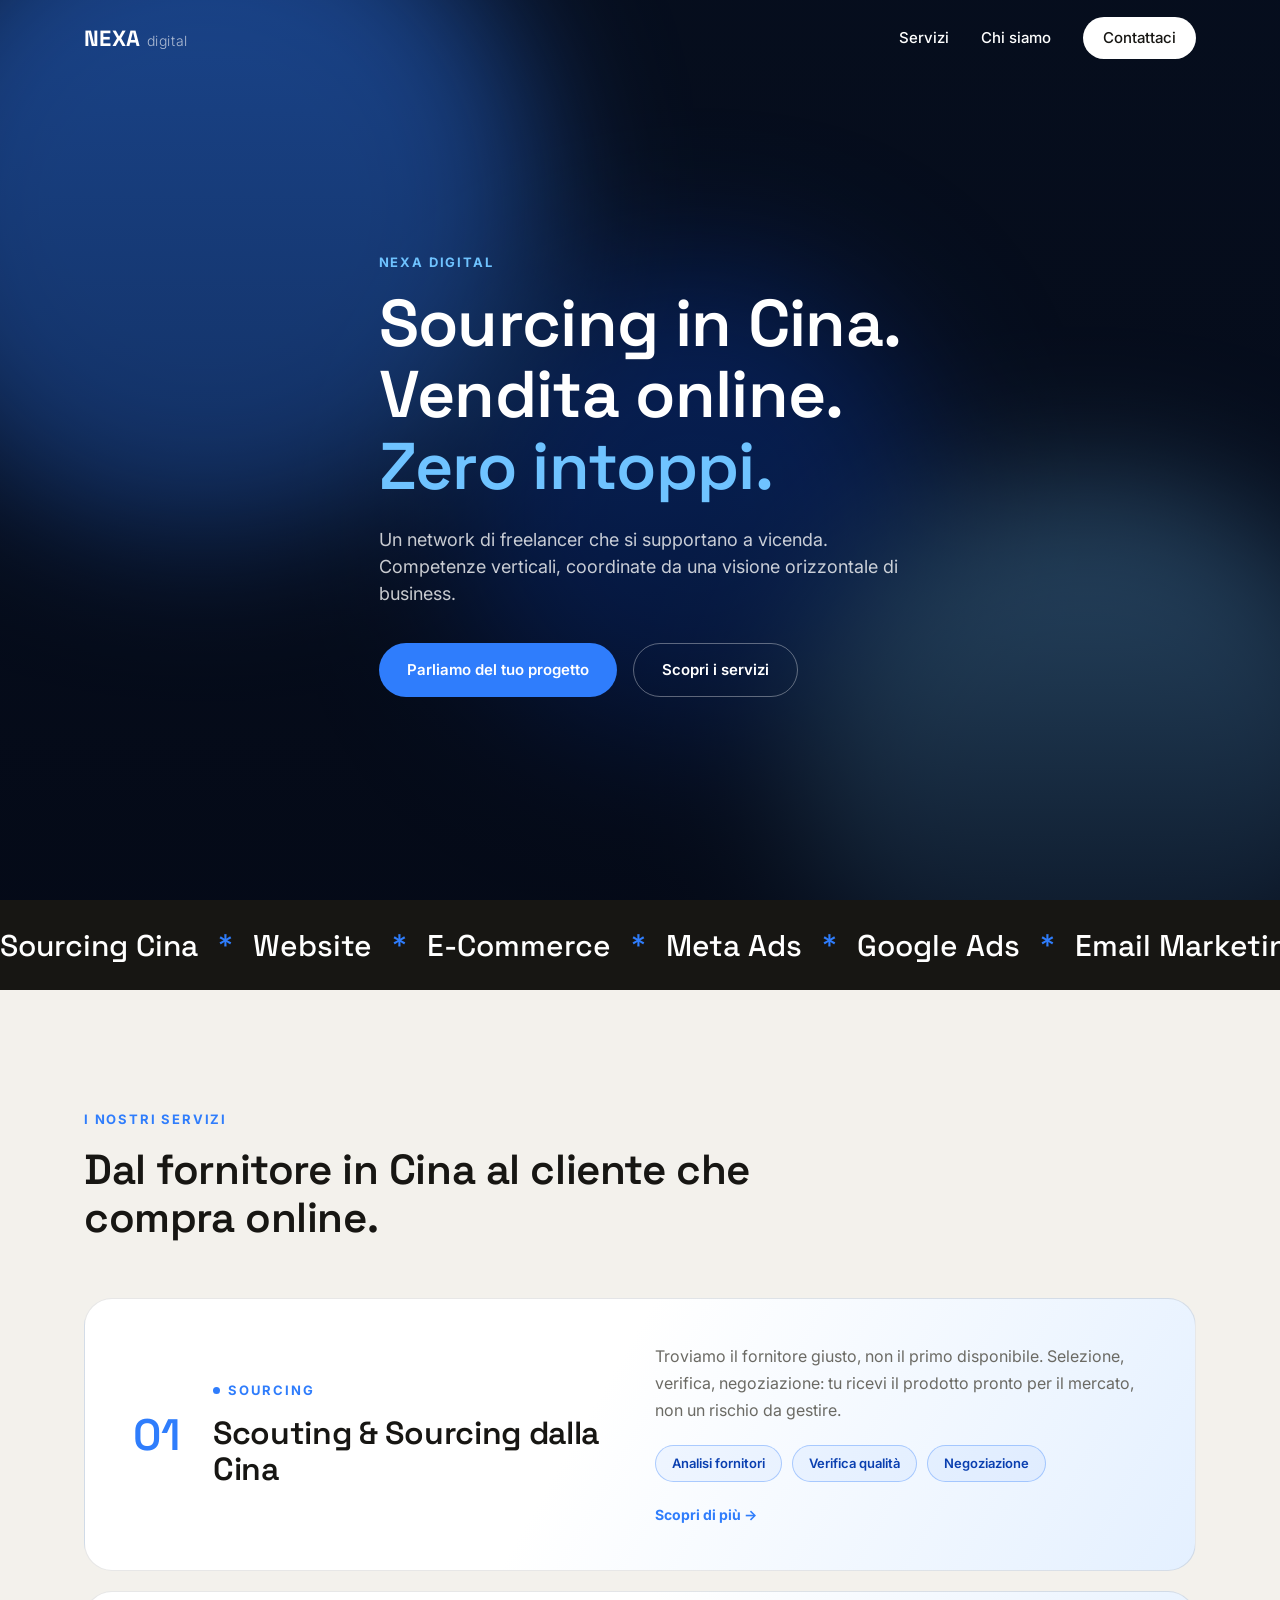
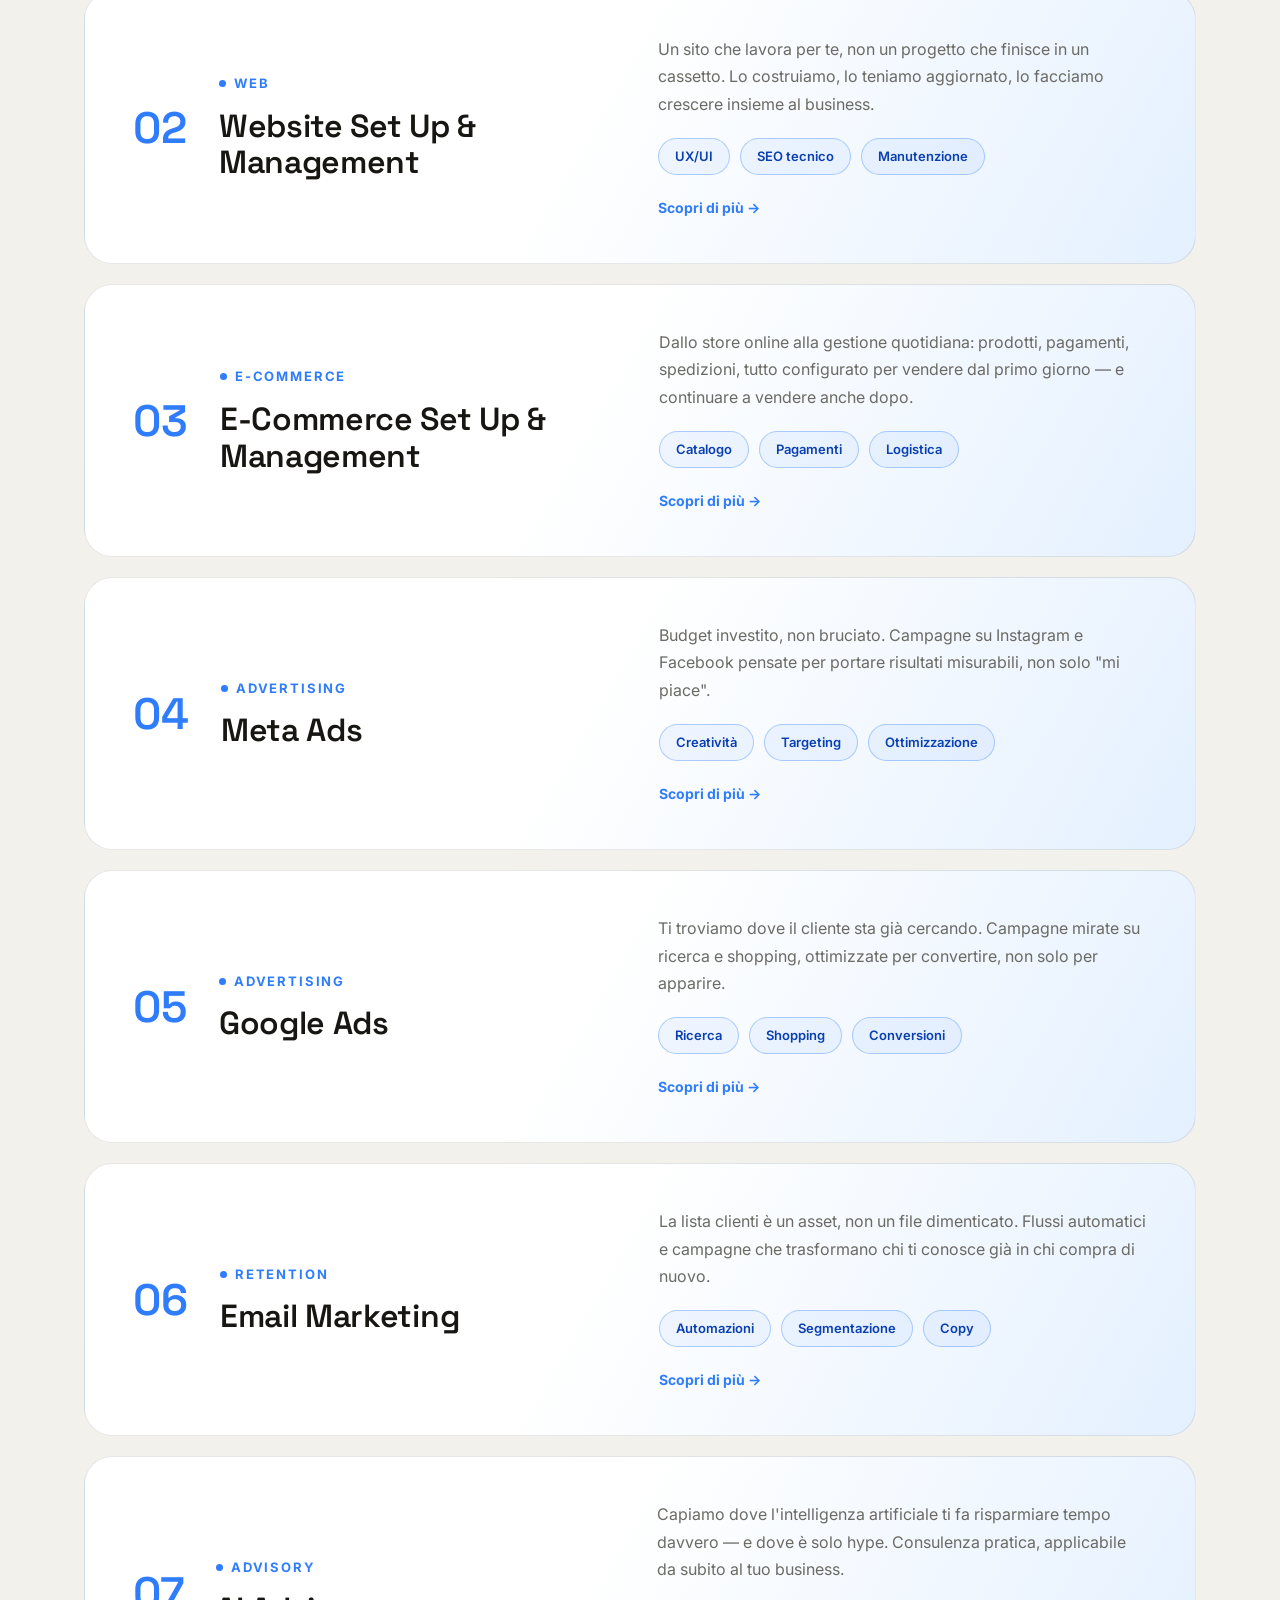
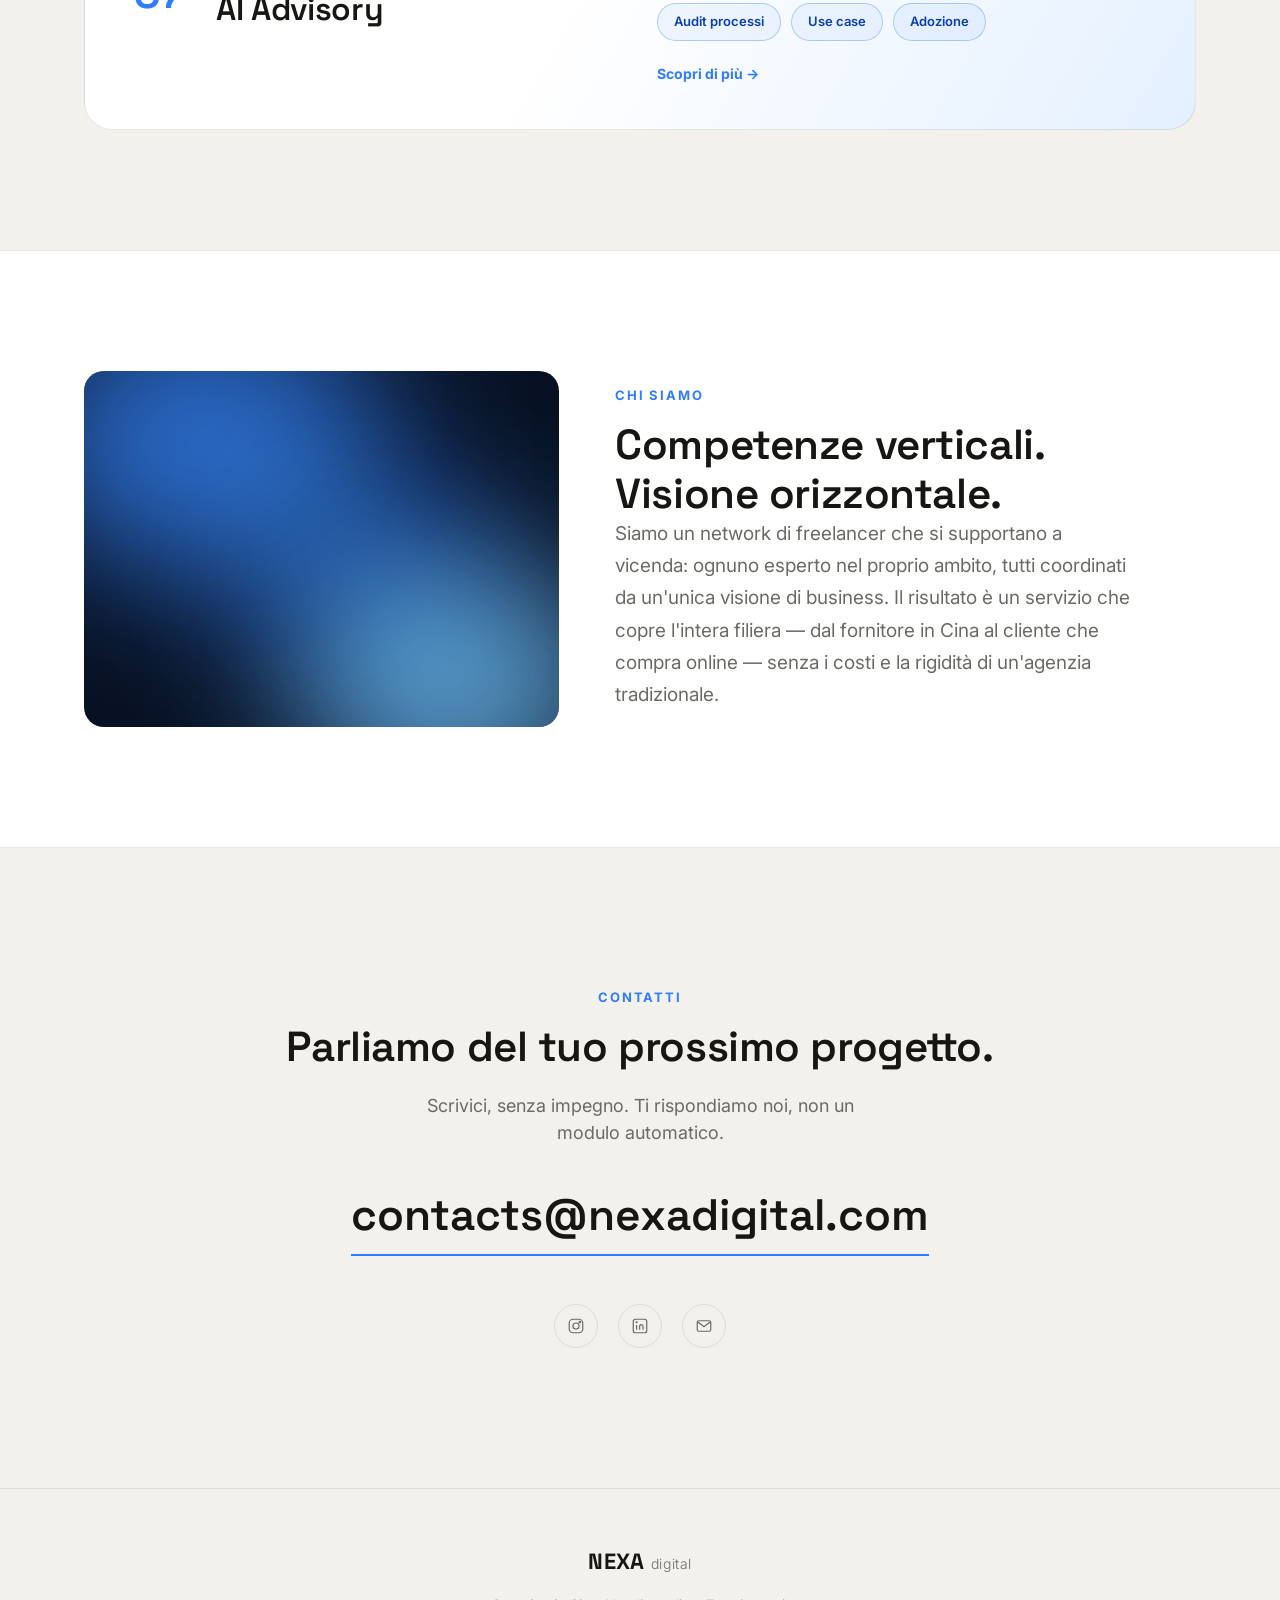
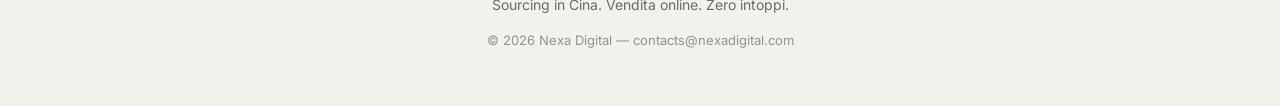
==== commit 25f9a6fe: "Switch headings to Space Grotesk and extend blob to all heroes Replace Fraunces with Space Grotesk f" ====
--- a/index.html
+++ b/index.html
@@ -7,10 +7,10 @@
 <meta name="description" content="Nexa Digital: scouting e sourcing dalla Cina, e-commerce, siti web, Meta Ads, Google Ads, email marketing e AI advisory. Un network di freelancer con visione di business.">
 <link rel="preconnect" href="https://fonts.googleapis.com">
 <link rel="preconnect" href="https://fonts.gstatic.com" crossorigin>
-<link href="https://fonts.googleapis.com/css2?family=Fraunces:opsz,wght@9..144,300;9..144,500;9..144,600;9..144,700&family=Inter:wght@300;400;500;600;700;800&display=swap" rel="stylesheet">
+<link href="https://fonts.googleapis.com/css2?family=Space+Grotesk:wght@400;500;600;700&family=Inter:wght@300;400;500;600;700;800&display=swap" rel="stylesheet">
 <link rel="stylesheet" href="style.css">
 </head>
-<body class="is-home">
+<body>
 
 <header class="site-header">
   <div class="container header-inner">
@@ -37,13 +37,15 @@
       <div class="blob blob-3"></div>
     </div>
     <div class="hero-scrim" aria-hidden="true"></div>
-    <div class="hero-text">
-      <p class="eyebrow reveal">Nexa Digital</p>
-      <h1 class="reveal">Sourcing in Cina.<br>Vendita online.<br><span class="accent">Zero intoppi.</span></h1>
-      <p class="hero-lead reveal">Un network di freelancer che si supportano a vicenda. Competenze verticali, coordinate da una visione orizzontale di business.</p>
-      <div class="hero-actions reveal">
-        <a href="#contatti" class="btn btn-primary">Parliamo del tuo progetto</a>
-        <a href="#servizi" class="btn btn-ghost">Scopri i servizi</a>
+    <div class="container">
+      <div class="hero-text">
+        <p class="eyebrow reveal">Nexa Digital</p>
+        <h1 class="reveal">Sourcing in Cina.<br>Vendita online.<br><span class="accent">Zero intoppi.</span></h1>
+        <p class="hero-lead reveal">Un network di freelancer che si supportano a vicenda. Competenze verticali, coordinate da una visione orizzontale di business.</p>
+        <div class="hero-actions reveal">
+          <a href="#contatti" class="btn btn-primary">Parliamo del tuo progetto</a>
+          <a href="#servizi" class="btn btn-ghost">Scopri i servizi</a>
+        </div>
       </div>
     </div>
   </section>
@@ -88,6 +90,7 @@
             <span class="tag">Verifica qualità</span>
             <span class="tag">Negoziazione</span>
           </div>
+          <span class="card-cta">Scopri di più &rarr;</span>
         </div>
       </a>
 
@@ -104,6 +107,7 @@
             <span class="tag">SEO tecnico</span>
             <span class="tag">Manutenzione</span>
           </div>
+          <span class="card-cta">Scopri di più &rarr;</span>
         </div>
       </a>
 
@@ -120,6 +124,7 @@
             <span class="tag">Pagamenti</span>
             <span class="tag">Logistica</span>
           </div>
+          <span class="card-cta">Scopri di più &rarr;</span>
         </div>
       </a>
 
@@ -136,6 +141,7 @@
             <span class="tag">Targeting</span>
             <span class="tag">Ottimizzazione</span>
           </div>
+          <span class="card-cta">Scopri di più &rarr;</span>
         </div>
       </a>
 
@@ -152,6 +158,7 @@
             <span class="tag">Shopping</span>
             <span class="tag">Conversioni</span>
           </div>
+          <span class="card-cta">Scopri di più &rarr;</span>
         </div>
       </a>
 
@@ -168,6 +175,7 @@
             <span class="tag">Segmentazione</span>
             <span class="tag">Copy</span>
           </div>
+          <span class="card-cta">Scopri di più &rarr;</span>
         </div>
       </a>
 
@@ -184,6 +192,7 @@
             <span class="tag">Use case</span>
             <span class="tag">Adozione</span>
           </div>
+          <span class="card-cta">Scopri di più &rarr;</span>
         </div>
       </a>
 
@@ -192,8 +201,10 @@
 
   <section id="chi-siamo" class="about">
     <div class="container about-grid">
-      <div class="about-media reveal">
-        <img src="https://images.unsplash.com/photo-1646066490248-27b984261e3c?w=1200&q=75&auto=format&fit=crop" alt="Un gruppo di persone che lavora insieme intorno a un tavolo">
+      <div class="about-media reveal" aria-hidden="true">
+        <div class="blob blob-1"></div>
+        <div class="blob blob-2"></div>
+        <div class="blob blob-3"></div>
       </div>
       <div class="about-copy">
         <p class="eyebrow reveal">Chi siamo</p>
--- a/style.css
+++ b/style.css
@@ -8,7 +8,7 @@
   --accent-3: #0a3fb0;
   --hero-bg: #071021;
   --border: rgba(23, 22, 19, 0.1);
-  --serif: "Fraunces", serif;
+  --display: "Space Grotesk", sans-serif;
   --sans: "Inter", sans-serif;
   --container: 1160px;
 }
@@ -35,7 +35,7 @@
 }
 
 h1, h2, h3 {
-  font-family: var(--serif);
+  font-family: var(--display);
   font-weight: 600;
   margin: 0;
   letter-spacing: -0.01em;
@@ -78,27 +78,27 @@
   transition: background 0.3s ease, border-color 0.3s ease;
 }
 
-body.is-home .site-header:not(.scrolled) {
+.site-header:not(.scrolled) {
   background: transparent;
   border-bottom-color: transparent;
   backdrop-filter: none;
 }
 
-body.is-home .site-header:not(.scrolled) .logo-main,
-body.is-home .site-header:not(.scrolled) .nav a:not(.nav-cta) {
-  color: #fff;
-}
-
-body.is-home .site-header:not(.scrolled) .logo-sub {
+.site-header:not(.scrolled) .logo-main,
+.site-header:not(.scrolled) .nav a:not(.nav-cta) {
+  color: #fff;
+}
+
+.site-header:not(.scrolled) .logo-sub {
   color: rgba(255, 255, 255, 0.65);
 }
 
-body.is-home .site-header:not(.scrolled) .nav-cta {
+.site-header:not(.scrolled) .nav-cta {
   background: #fff;
   color: var(--fg) !important;
 }
 
-body.is-home .site-header:not(.scrolled) .nav-toggle span {
+.site-header:not(.scrolled) .nav-toggle span {
   background: #fff;
 }
 
@@ -116,7 +116,7 @@
 }
 
 .logo-main {
-  font-family: var(--serif);
+  font-family: var(--display);
   font-weight: 700;
   font-size: 22px;
   letter-spacing: 0.02em;
@@ -176,14 +176,19 @@
 
 /* Hero */
 
-.hero {
+.hero,
+.page-hero {
   position: relative;
-  min-height: 100vh;
-  display: flex;
-  align-items: center;
   overflow: hidden;
   background: var(--hero-bg);
   color: #fff;
+}
+
+.hero {
+  min-height: 100vh;
+  display: flex;
+  flex-direction: column;
+  justify-content: center;
 }
 
 .hero-bg {
@@ -199,12 +204,15 @@
   background: linear-gradient(180deg, rgba(4, 9, 22, 0.35) 0%, rgba(4, 9, 22, 0.55) 55%, rgba(4, 9, 22, 0.85) 100%);
 }
 
-.hero-text {
+.hero > .container,
+.page-hero > .container {
   position: relative;
   z-index: 2;
+}
+
+.hero-text {
   max-width: 680px;
-  margin: 0 auto;
-  padding: 150px 24px 100px;
+  padding: 150px 0 100px;
 }
 
 .hero .eyebrow { color: var(--accent-2); }
@@ -321,7 +329,7 @@
   white-space: nowrap;
   width: max-content;
   animation: marquee-scroll 30s linear infinite;
-  font-family: var(--serif);
+  font-family: var(--display);
   font-size: clamp(20px, 3vw, 30px);
   font-weight: 500;
   color: #fff;
@@ -371,7 +379,7 @@
 }
 
 .service-num {
-  font-family: var(--serif);
+  font-family: var(--display);
   font-size: 44px;
   font-weight: 600;
   color: var(--accent);
@@ -421,11 +429,23 @@
   border-radius: 999px;
 }
 
+.card-cta {
+  display: inline-flex;
+  align-items: center;
+  gap: 6px;
+  margin-top: 22px;
+  font-size: 14px;
+  font-weight: 700;
+  color: var(--accent);
+  transition: gap 0.2s ease;
+}
+
+.service-card:hover .card-cta { gap: 10px; }
+
 /* Service detail page */
 
 .page-hero {
-  padding: 160px 0 80px;
-  border-bottom: 1px solid var(--border);
+  padding: 170px 0 90px;
 }
 
 .back-link {
@@ -434,14 +454,19 @@
   gap: 8px;
   font-size: 14px;
   font-weight: 600;
-  color: var(--fg-muted);
+  color: rgba(255, 255, 255, 0.7);
   margin-bottom: 28px;
 }
 
-.back-link:hover { color: var(--accent); }
+.back-link:hover { color: #fff; }
 
 .page-hero .service-num {
-  font-size: 20px;
+  display: block;
+  font-size: 15px;
+  font-weight: 700;
+  letter-spacing: 0.1em;
+  text-transform: uppercase;
+  color: var(--accent-2);
   margin-bottom: 16px;
 }
 
@@ -450,6 +475,7 @@
   line-height: 1.1;
   max-width: 760px;
   margin-bottom: 24px;
+  color: #fff;
 }
 
 .page-hero-lead {
@@ -457,6 +483,13 @@
   line-height: 1.7;
   max-width: 640px;
   margin-bottom: 28px;
+  color: rgba(255, 255, 255, 0.78);
+}
+
+.page-hero .tag {
+  color: #fff;
+  border-color: rgba(255, 255, 255, 0.35);
+  background: rgba(255, 255, 255, 0.1);
 }
 
 .intro {
@@ -517,14 +550,14 @@
   border-radius: 50%;
   background: var(--accent);
   color: #fff;
-  font-family: var(--serif);
+  font-family: var(--display);
   font-weight: 600;
   font-size: 15px;
   margin-bottom: 20px;
 }
 
 .phase-card h4 {
-  font-family: var(--serif);
+  font-family: var(--display);
   font-size: 19px;
   font-weight: 600;
   margin-bottom: 12px;
@@ -566,17 +599,16 @@
 }
 
 .about-media {
+  position: relative;
   border-radius: 20px;
   overflow: hidden;
   aspect-ratio: 4 / 3;
-}
-
-.about-media img {
-  width: 100%;
-  height: 100%;
-  object-fit: cover;
-  display: block;
-}
+  background: var(--hero-bg);
+}
+
+.about-media .blob-1 { width: 75%; height: 75%; top: -18%; left: -12%; }
+.about-media .blob-2 { width: 65%; height: 65%; bottom: -20%; right: -10%; }
+.about-media .blob-3 { width: 55%; height: 55%; top: 30%; left: 32%; }
 
 .about-copy { max-width: 520px; }
 
@@ -605,7 +637,7 @@
 }
 
 .contact-email {
-  font-family: var(--serif);
+  font-family: var(--display);
   font-size: clamp(28px, 5vw, 44px);
   font-weight: 600;
   border-bottom: 2px solid var(--accent);
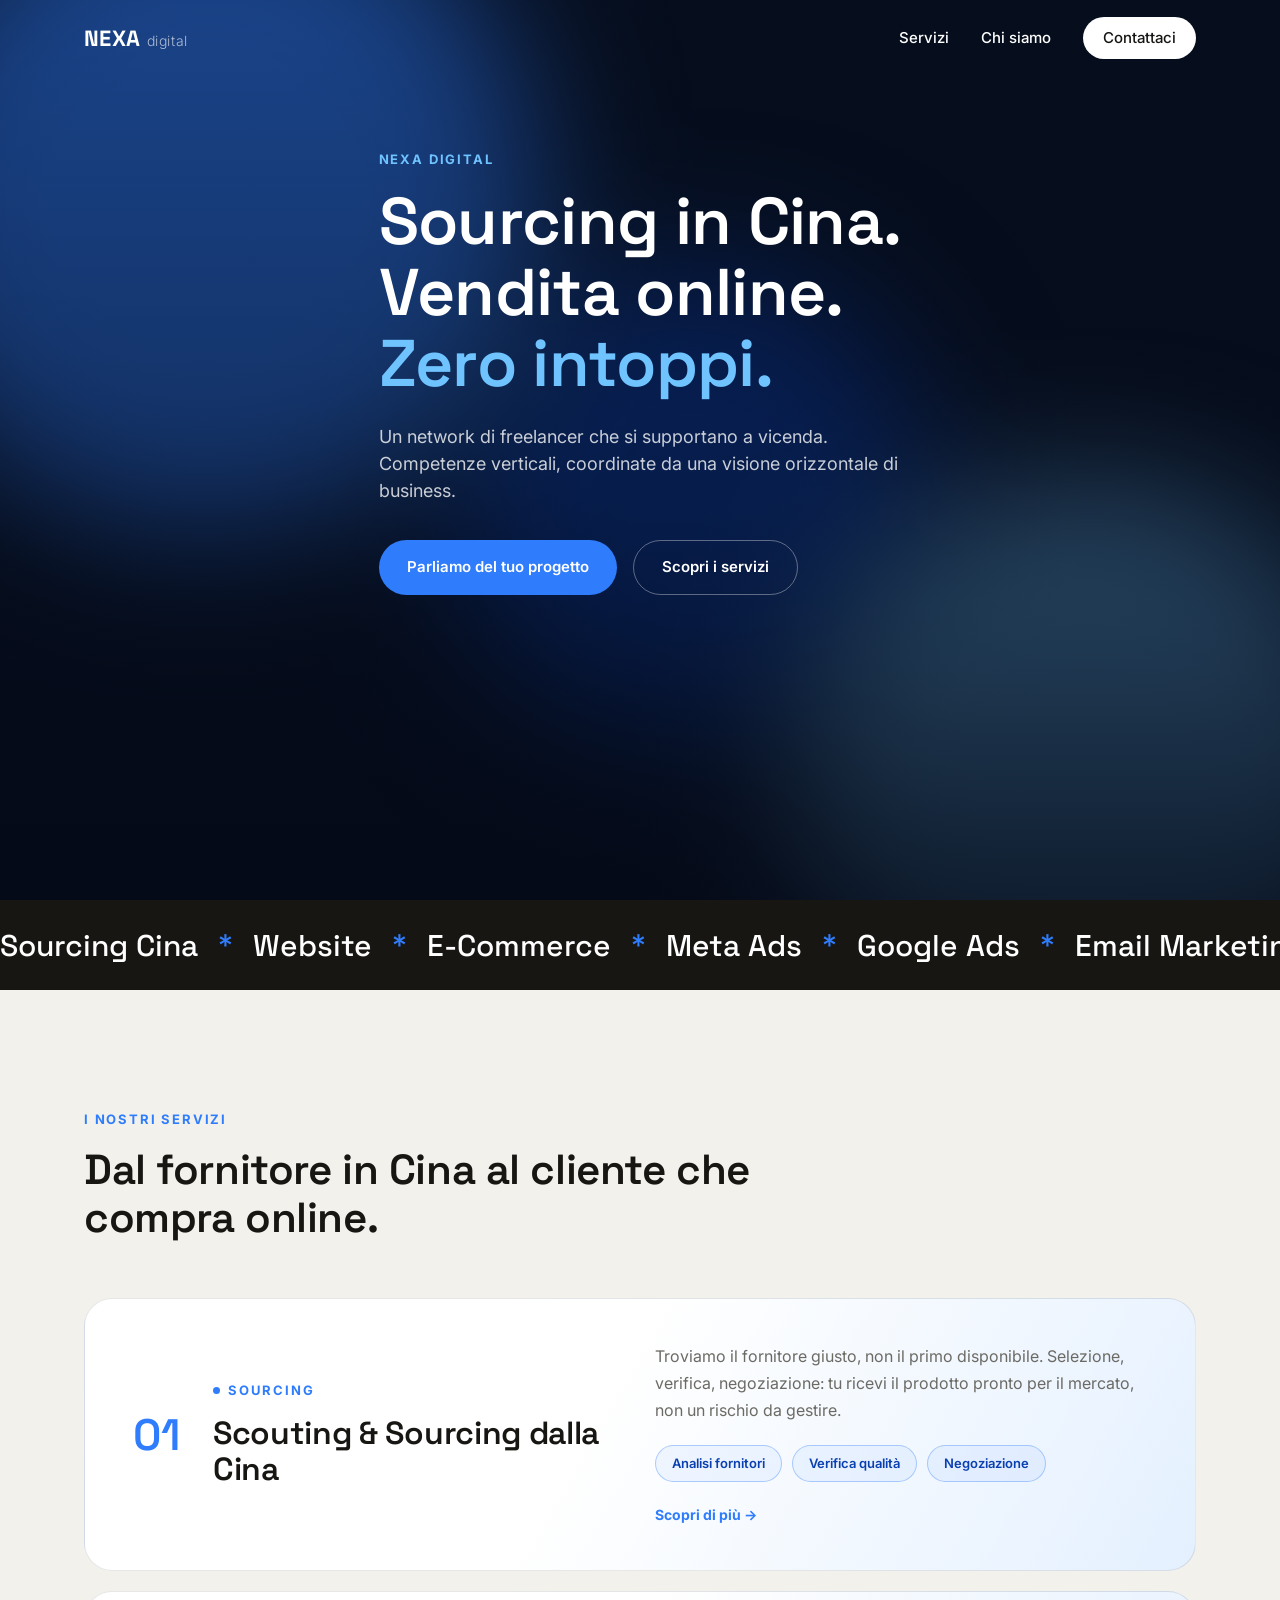
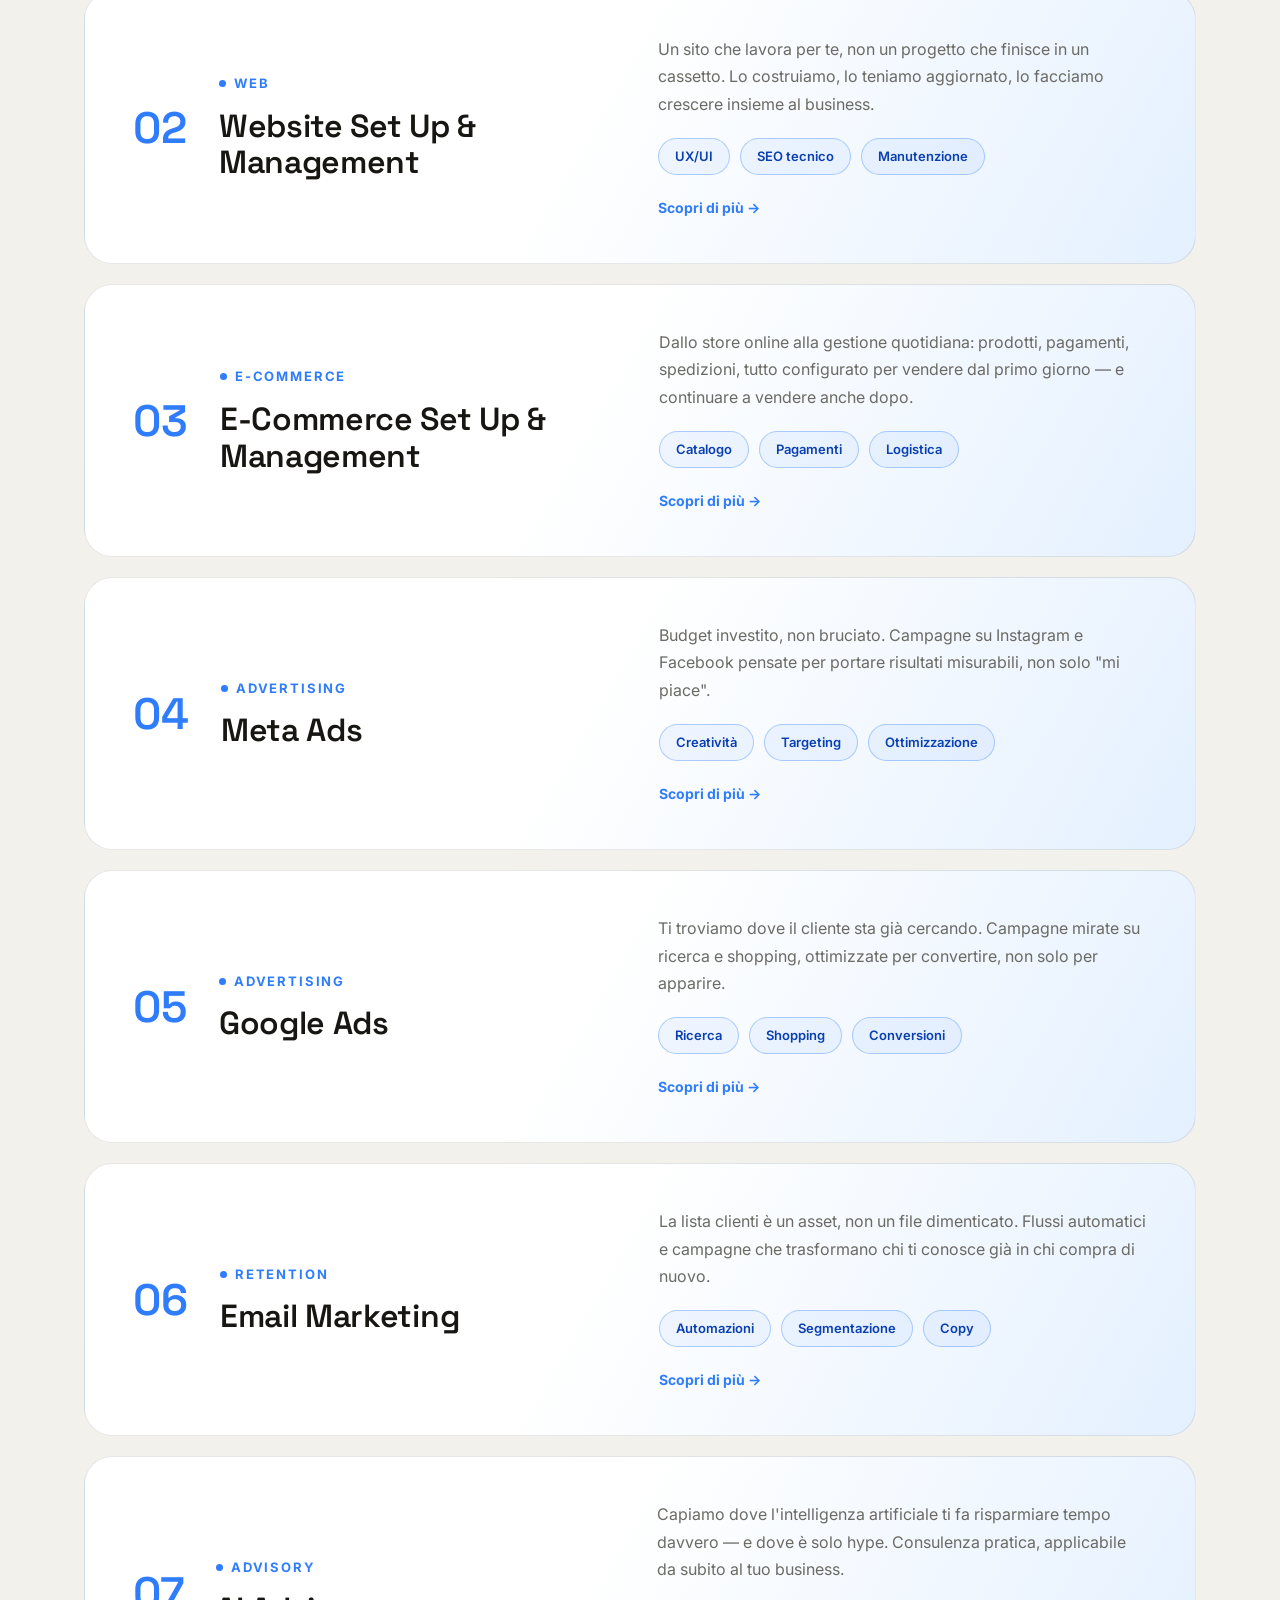
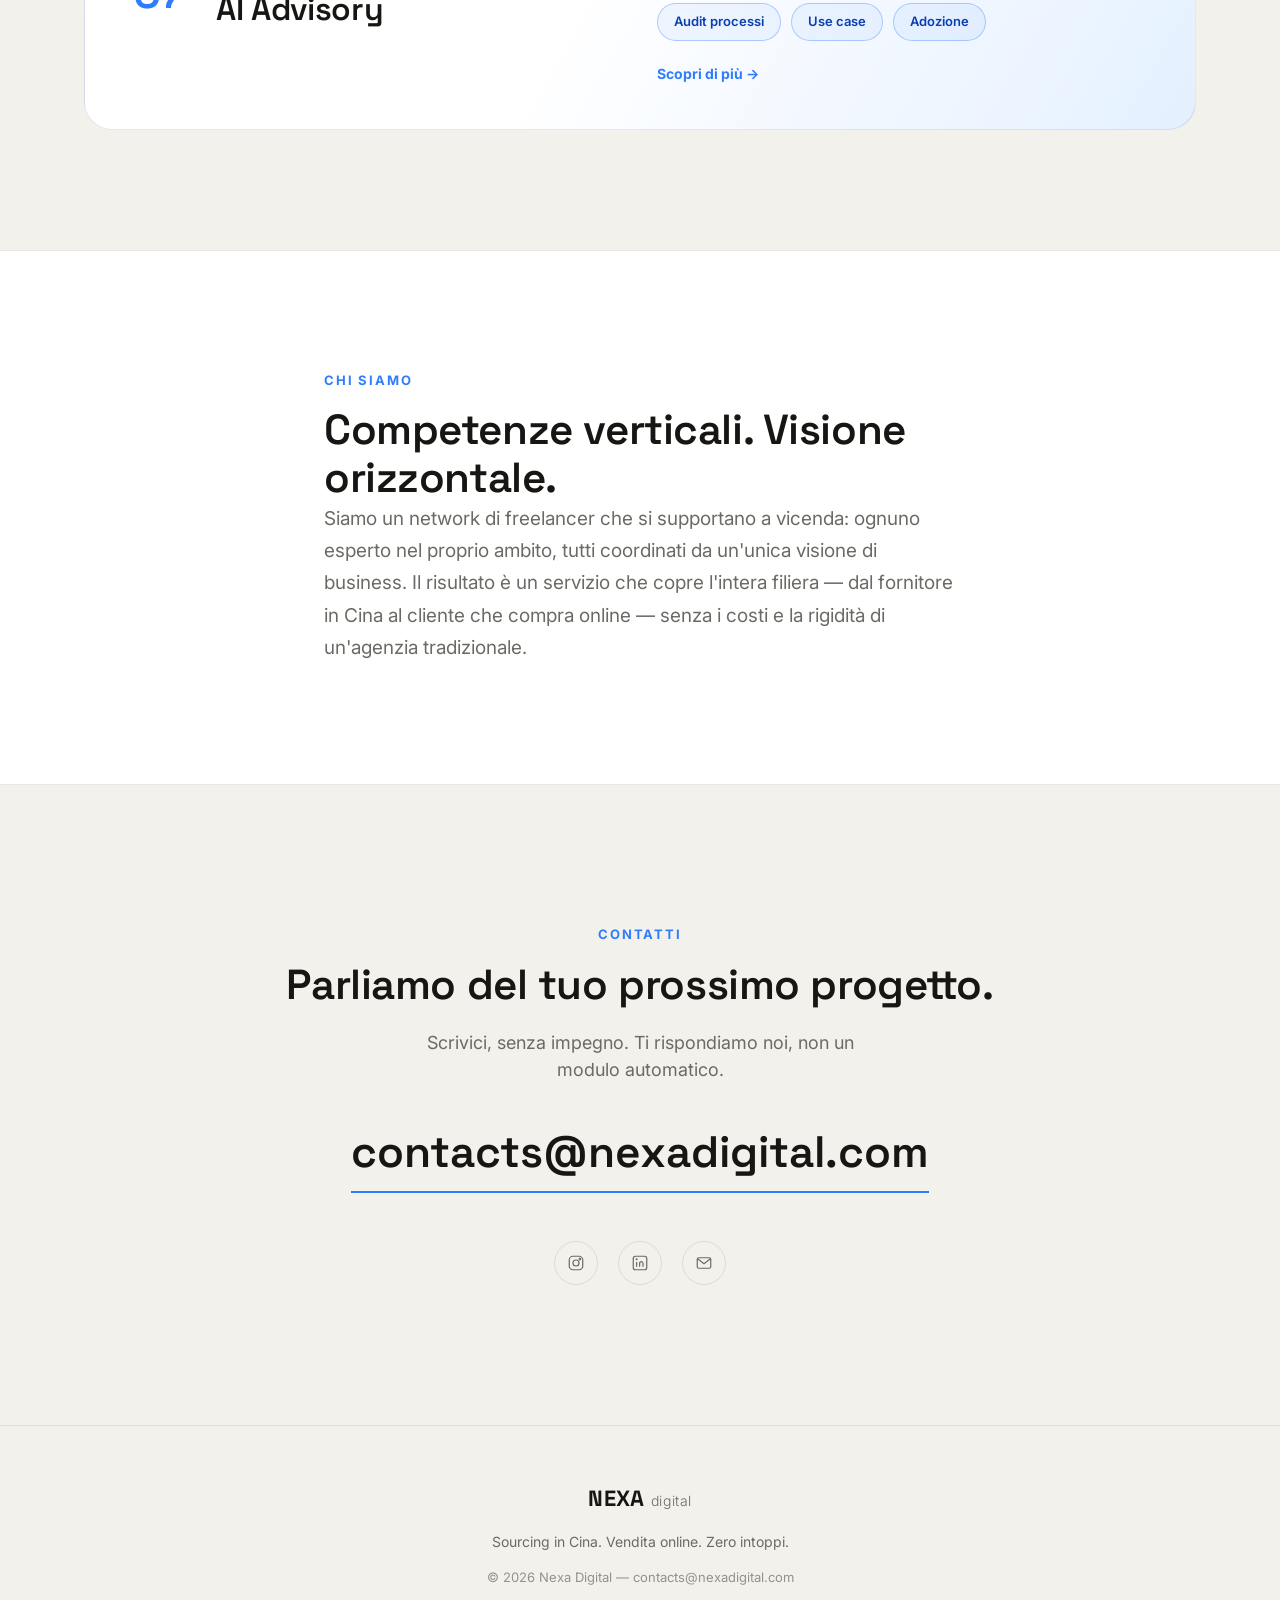
==== commit 945a7c43: "Top-align home hero copy and drop chi-siamo graphic Hero text now sits near the header instead of ve" ====
--- a/index.html
+++ b/index.html
@@ -200,17 +200,10 @@
   </section>
 
   <section id="chi-siamo" class="about">
-    <div class="container about-grid">
-      <div class="about-media reveal" aria-hidden="true">
-        <div class="blob blob-1"></div>
-        <div class="blob blob-2"></div>
-        <div class="blob blob-3"></div>
-      </div>
-      <div class="about-copy">
-        <p class="eyebrow reveal">Chi siamo</p>
-        <h2 class="section-title reveal">Competenze verticali. Visione orizzontale.</h2>
-        <p class="about-lead reveal">Siamo un network di freelancer che si supportano a vicenda: ognuno esperto nel proprio ambito, tutti coordinati da un'unica visione di business. Il risultato è un servizio che copre l'intera filiera — dal fornitore in Cina al cliente che compra online — senza i costi e la rigidità di un'agenzia tradizionale.</p>
-      </div>
+    <div class="container about-copy">
+      <p class="eyebrow reveal">Chi siamo</p>
+      <h2 class="section-title reveal">Competenze verticali. Visione orizzontale.</h2>
+      <p class="about-lead reveal">Siamo un network di freelancer che si supportano a vicenda: ognuno esperto nel proprio ambito, tutti coordinati da un'unica visione di business. Il risultato è un servizio che copre l'intera filiera — dal fornitore in Cina al cliente che compra online — senza i costi e la rigidità di un'agenzia tradizionale.</p>
     </div>
   </section>
 
--- a/style.css
+++ b/style.css
@@ -188,7 +188,7 @@
   min-height: 100vh;
   display: flex;
   flex-direction: column;
-  justify-content: center;
+  justify-content: flex-start;
 }
 
 .hero-bg {
@@ -591,26 +591,7 @@
   border-bottom: 1px solid var(--border);
 }
 
-.about-grid {
-  display: grid;
-  grid-template-columns: 0.9fr 1.1fr;
-  gap: 56px;
-  align-items: center;
-}
-
-.about-media {
-  position: relative;
-  border-radius: 20px;
-  overflow: hidden;
-  aspect-ratio: 4 / 3;
-  background: var(--hero-bg);
-}
-
-.about-media .blob-1 { width: 75%; height: 75%; top: -18%; left: -12%; }
-.about-media .blob-2 { width: 65%; height: 65%; bottom: -20%; right: -10%; }
-.about-media .blob-3 { width: 55%; height: 55%; top: 30%; left: 32%; }
-
-.about-copy { max-width: 520px; }
+.about-copy { max-width: 680px; }
 
 .about-lead {
   font-size: 19px;
@@ -716,7 +697,6 @@
 
   .service-desc { grid-column: 1 / -1; }
 
-  .about-grid { grid-template-columns: 1fr; }
   .intro-grid { grid-template-columns: 1fr; gap: 12px; }
 }
 
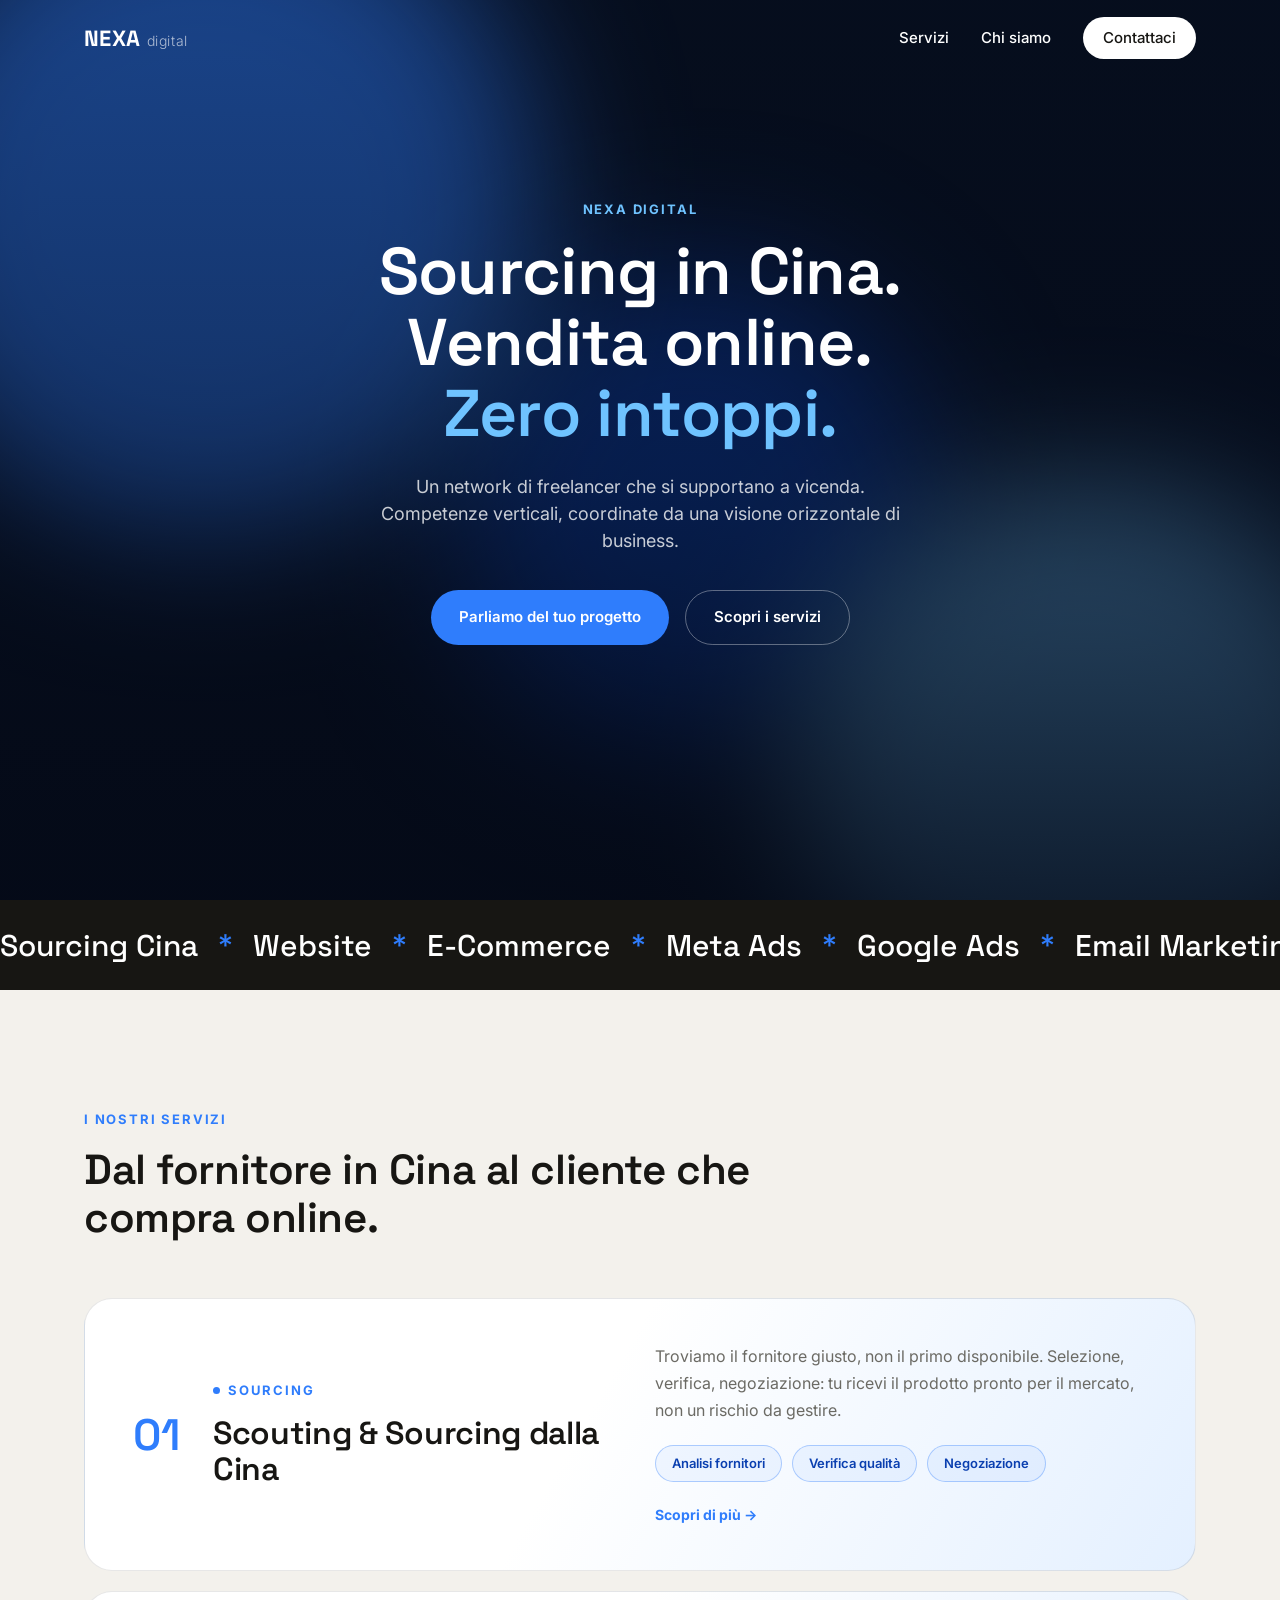
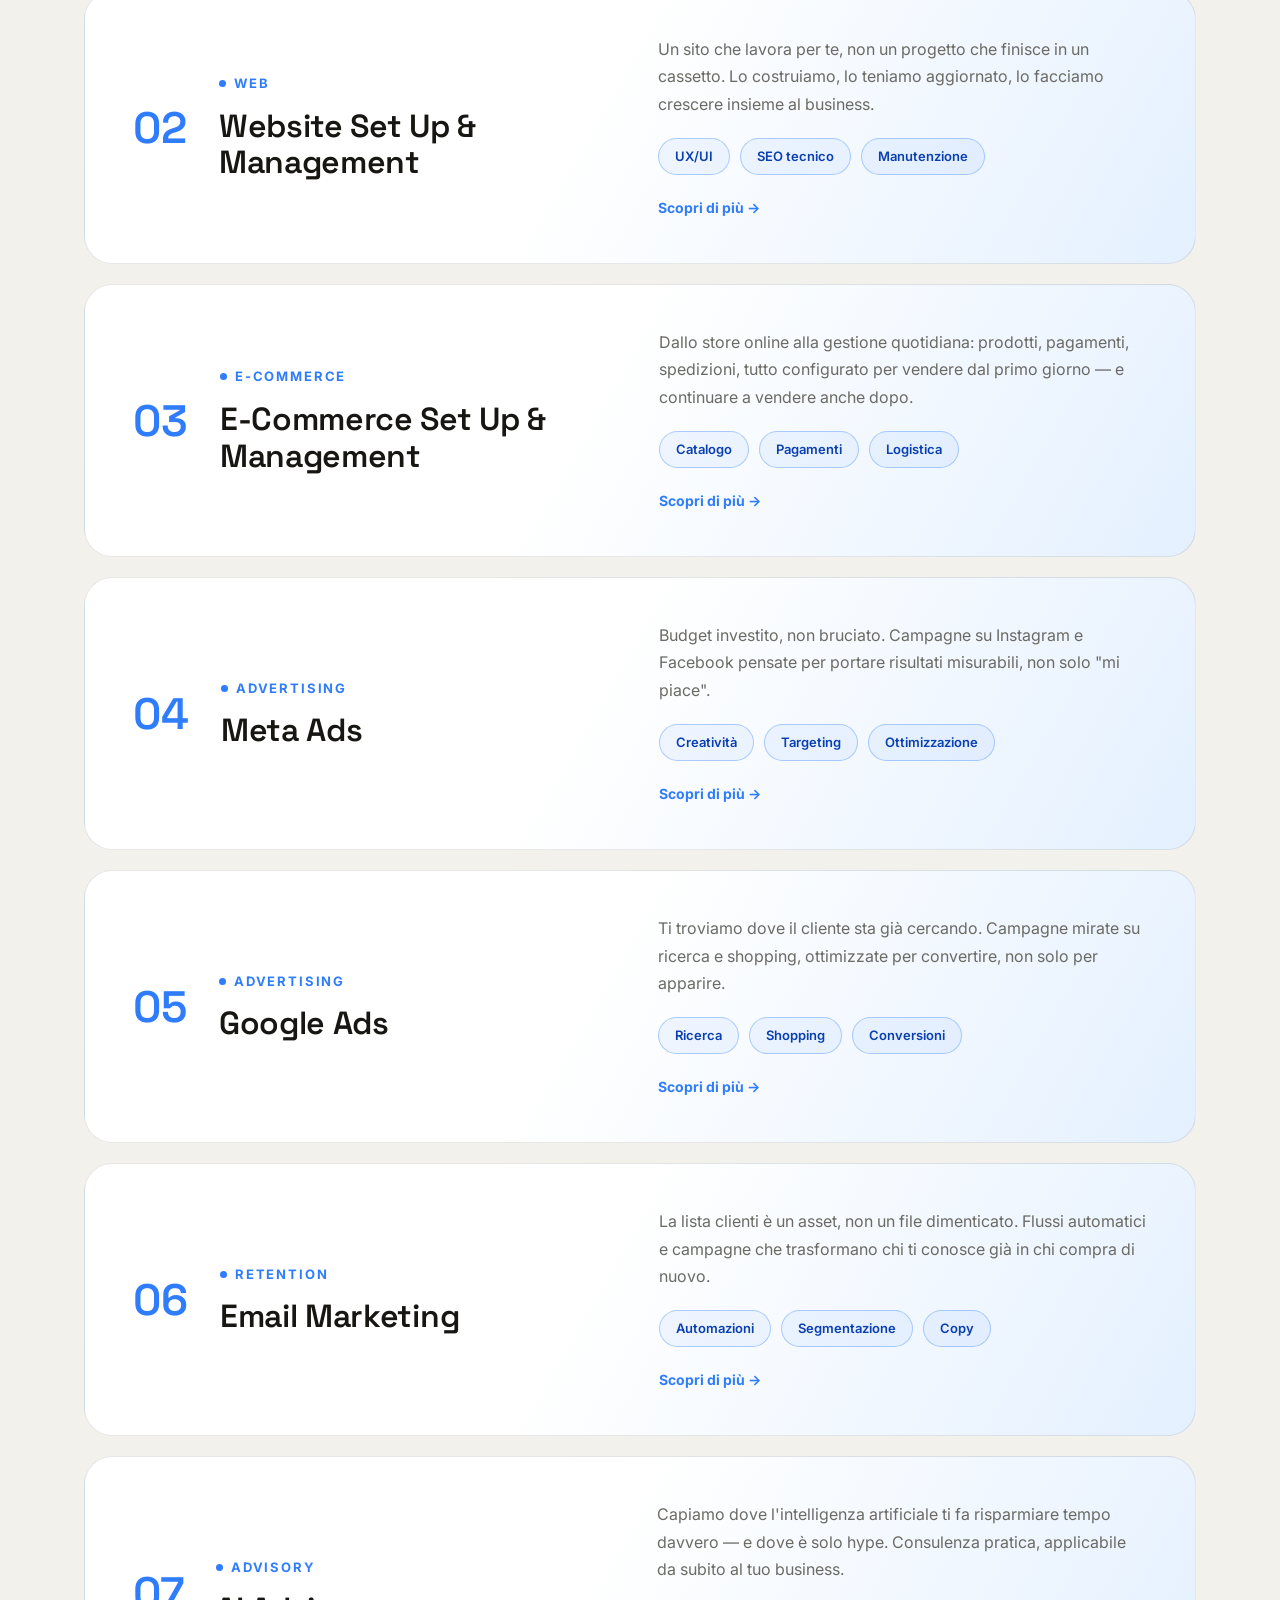
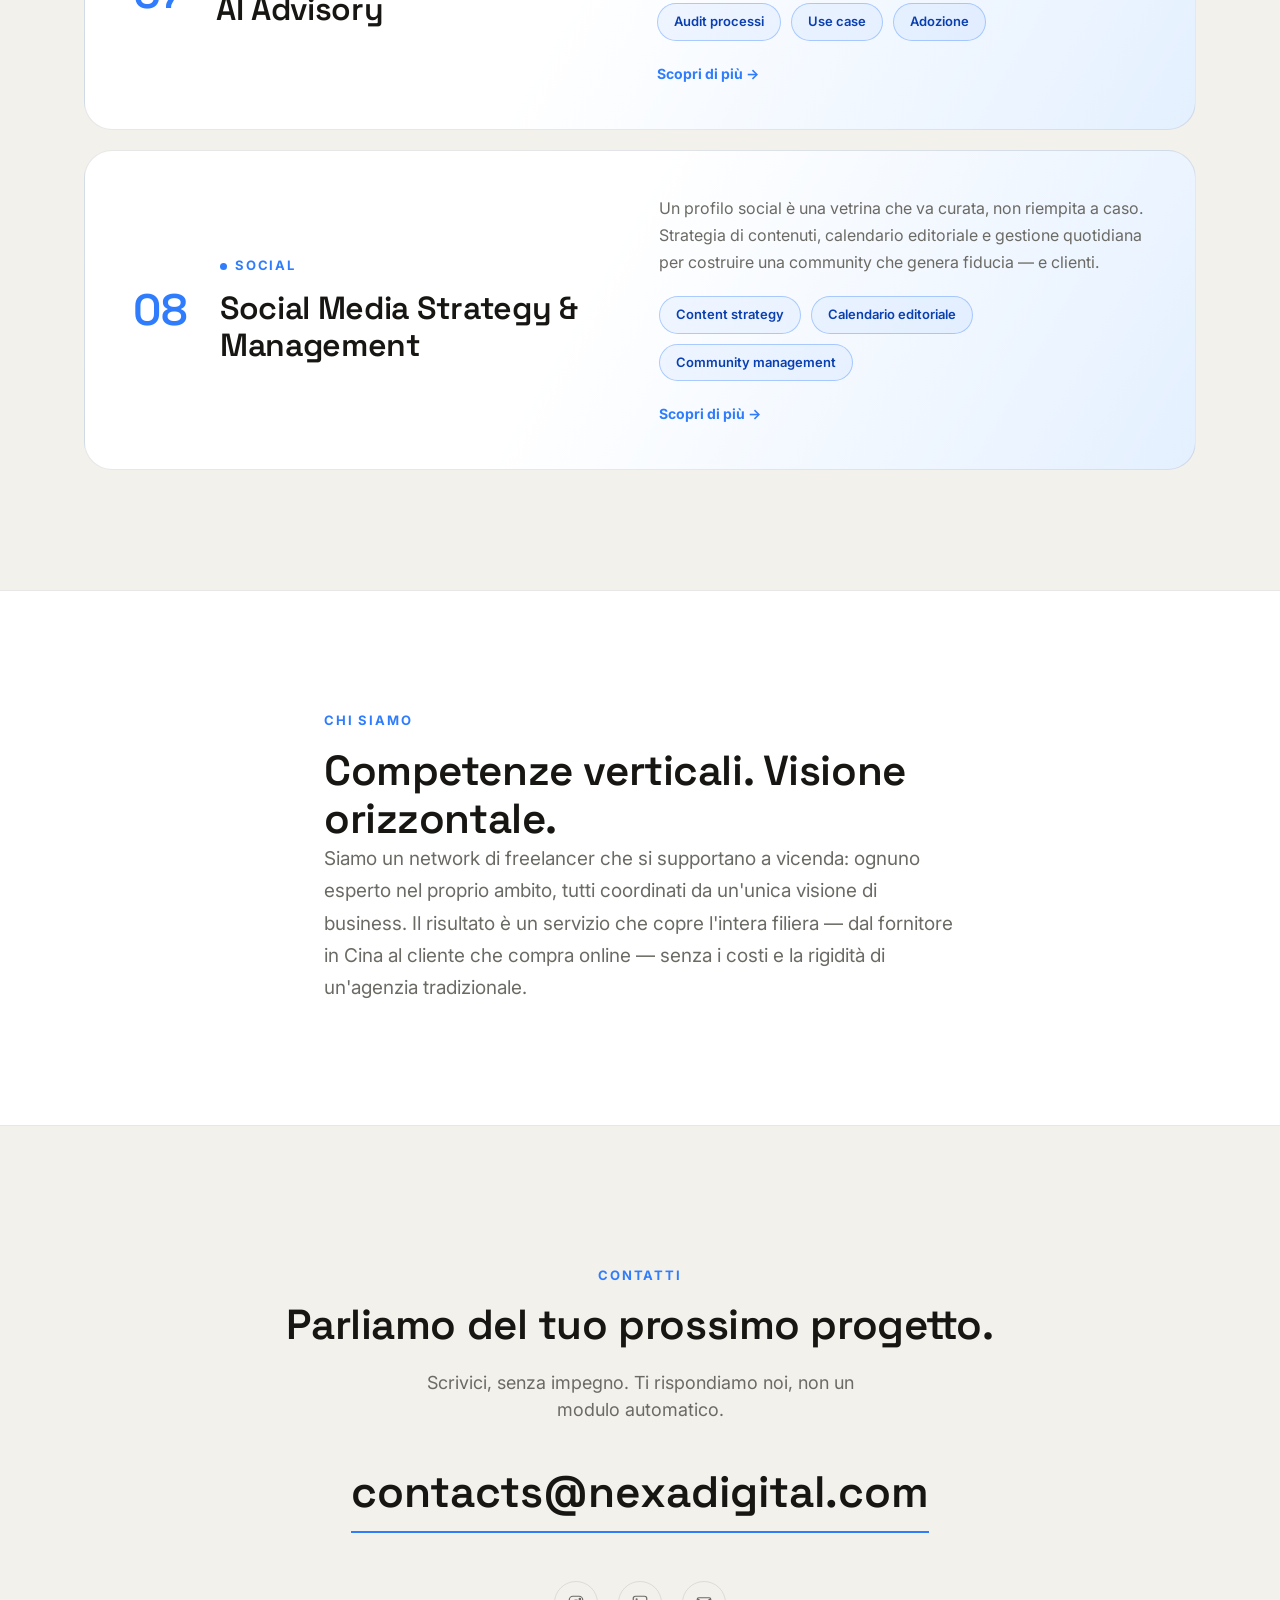
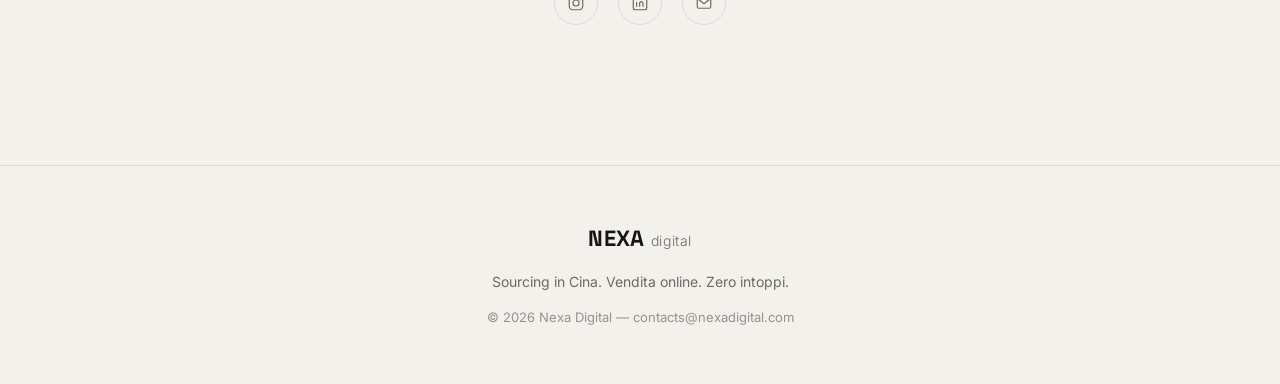
==== commit 5b6d27d8: "Add Social Media Strategy & Management service New 08th service card on the homepage and a dedicated" ====
--- a/index.html
+++ b/index.html
@@ -59,6 +59,7 @@
       <span>Google Ads</span><span class="dot">*</span>
       <span>Email Marketing</span><span class="dot">*</span>
       <span>AI Advisory</span><span class="dot">*</span>
+      <span>Social Media</span><span class="dot">*</span>
       <span>Sourcing Cina</span><span class="dot">*</span>
       <span>Website</span><span class="dot">*</span>
       <span>E-Commerce</span><span class="dot">*</span>
@@ -66,6 +67,7 @@
       <span>Google Ads</span><span class="dot">*</span>
       <span>Email Marketing</span><span class="dot">*</span>
       <span>AI Advisory</span><span class="dot">*</span>
+      <span>Social Media</span><span class="dot">*</span>
     </div>
   </div>
 
@@ -191,6 +193,23 @@
             <span class="tag">Audit processi</span>
             <span class="tag">Use case</span>
             <span class="tag">Adozione</span>
+          </div>
+          <span class="card-cta">Scopri di più &rarr;</span>
+        </div>
+      </a>
+
+      <a href="servizi/social-media-strategy-management.html" class="service-card reveal">
+        <span class="service-num">08</span>
+        <div class="service-heading">
+          <p class="eyebrow">Social</p>
+          <h3>Social Media Strategy &amp; Management</h3>
+        </div>
+        <div class="service-desc">
+          <p>Un profilo social è una vetrina che va curata, non riempita a caso. Strategia di contenuti, calendario editoriale e gestione quotidiana per costruire una community che genera fiducia — e clienti.</p>
+          <div class="service-tags">
+            <span class="tag">Content strategy</span>
+            <span class="tag">Calendario editoriale</span>
+            <span class="tag">Community management</span>
           </div>
           <span class="card-cta">Scopri di più &rarr;</span>
         </div>
--- a/style.css
+++ b/style.css
@@ -212,7 +212,9 @@
 
 .hero-text {
   max-width: 680px;
-  padding: 150px 0 100px;
+  margin: 0 auto;
+  padding: 200px 0 100px;
+  text-align: center;
 }
 
 .hero .eyebrow { color: var(--accent-2); }
@@ -229,12 +231,13 @@
 .hero-lead {
   font-size: 18px;
   max-width: 520px;
-  margin-bottom: 36px;
+  margin: 0 auto 36px;
   color: rgba(255, 255, 255, 0.78);
 }
 
 .hero-actions {
   display: flex;
+  justify-content: center;
   gap: 16px;
   flex-wrap: wrap;
 }
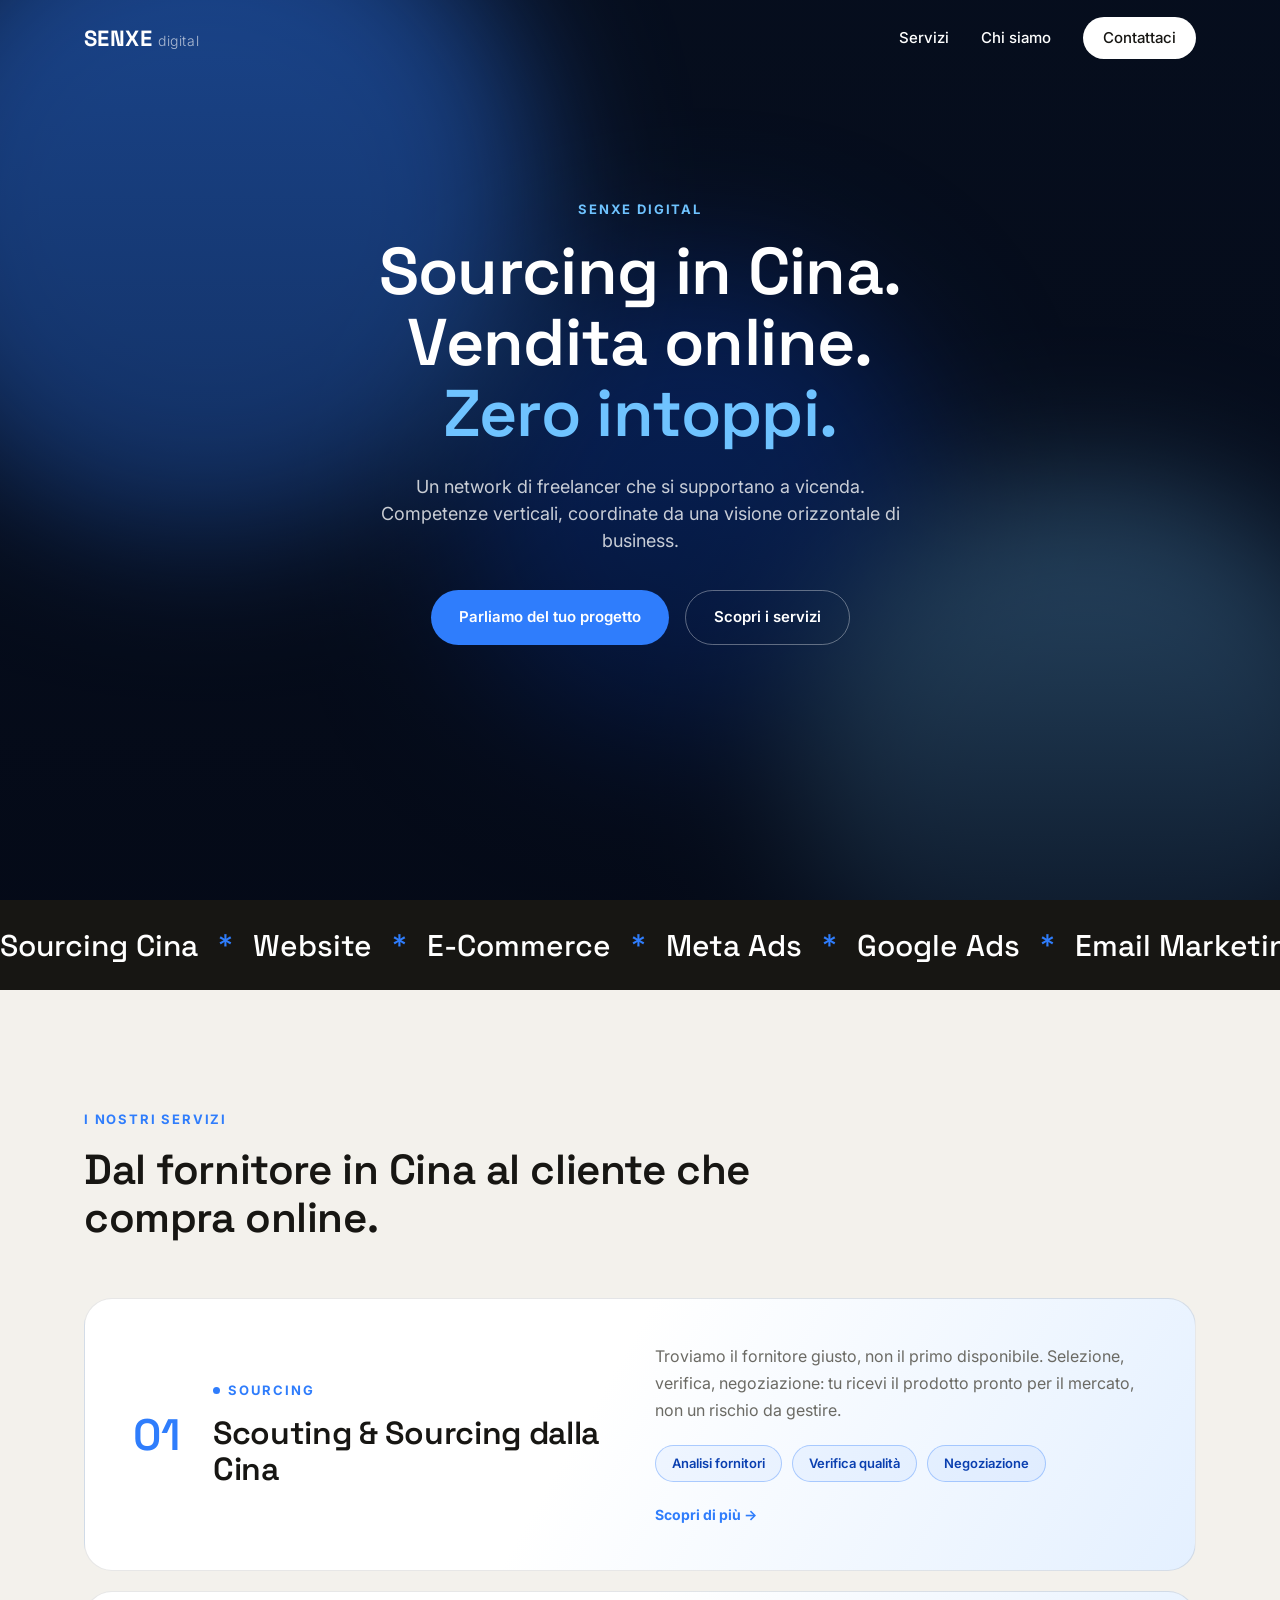
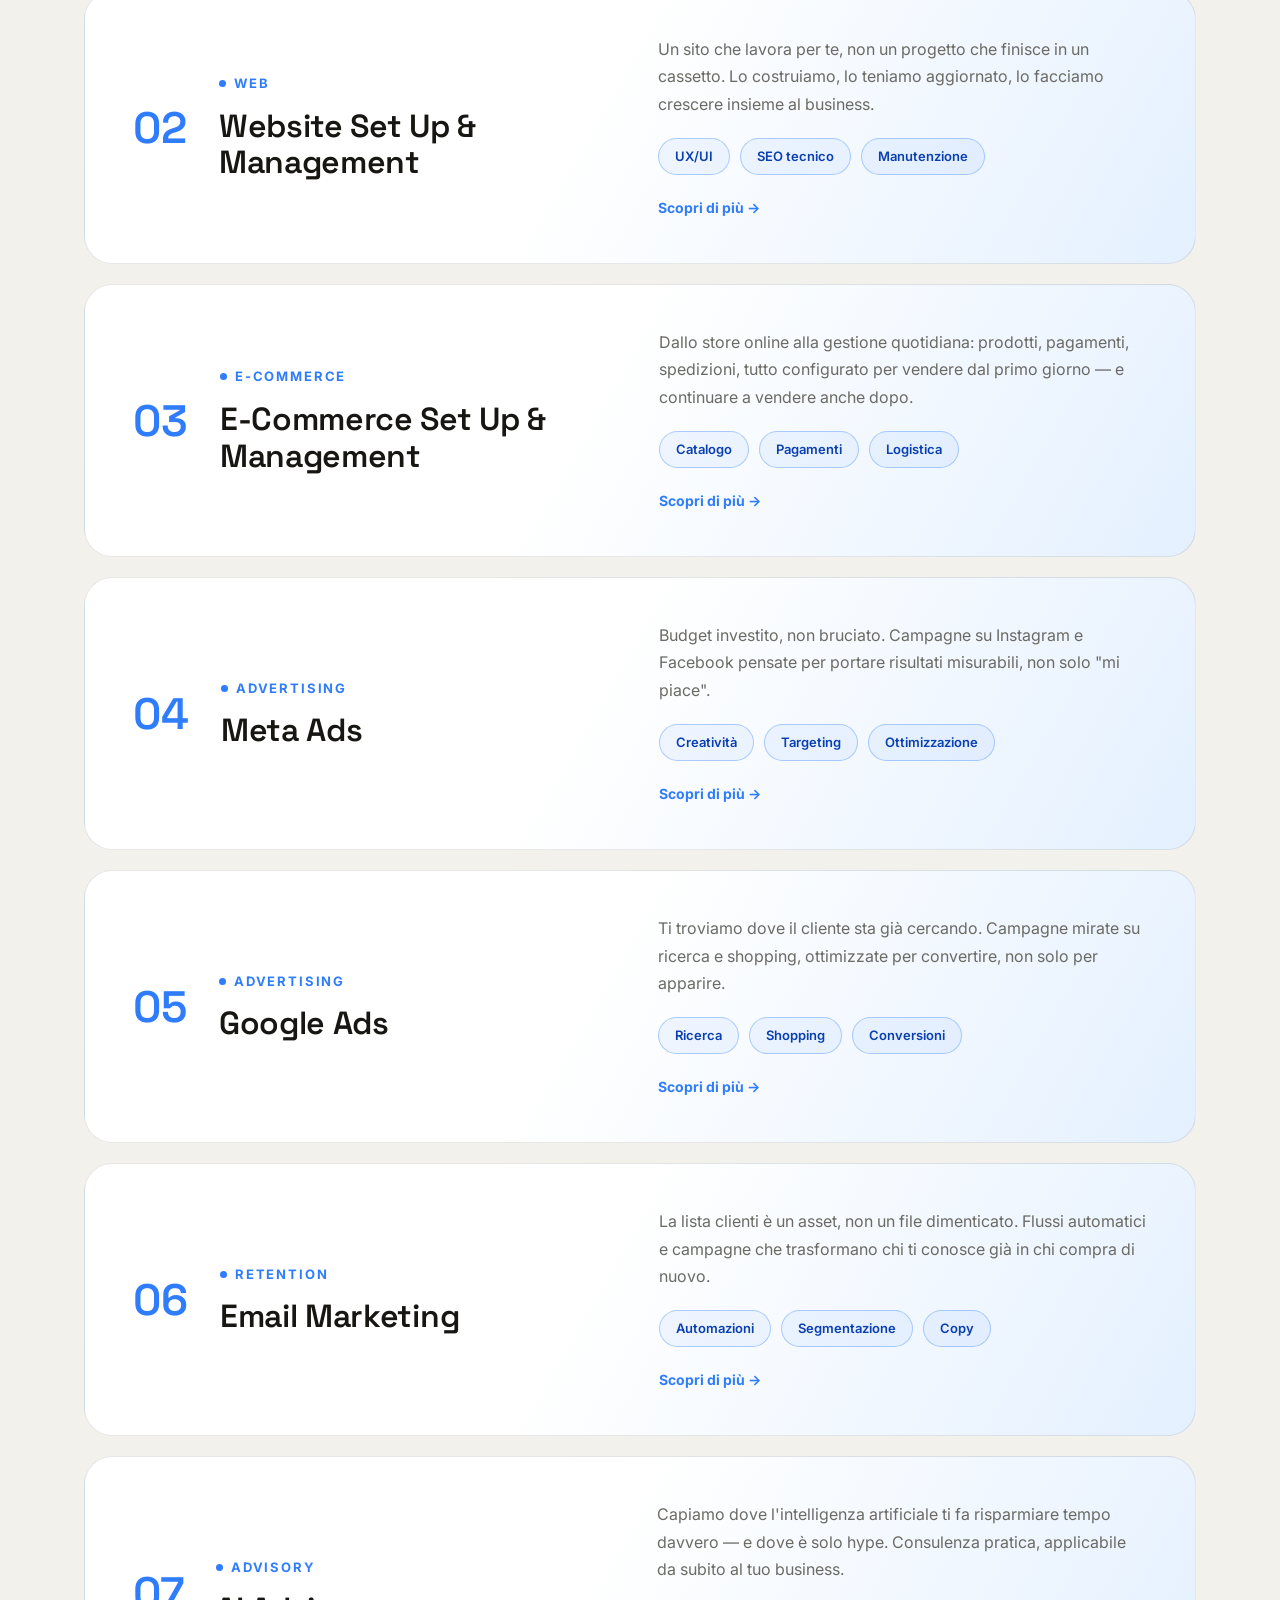
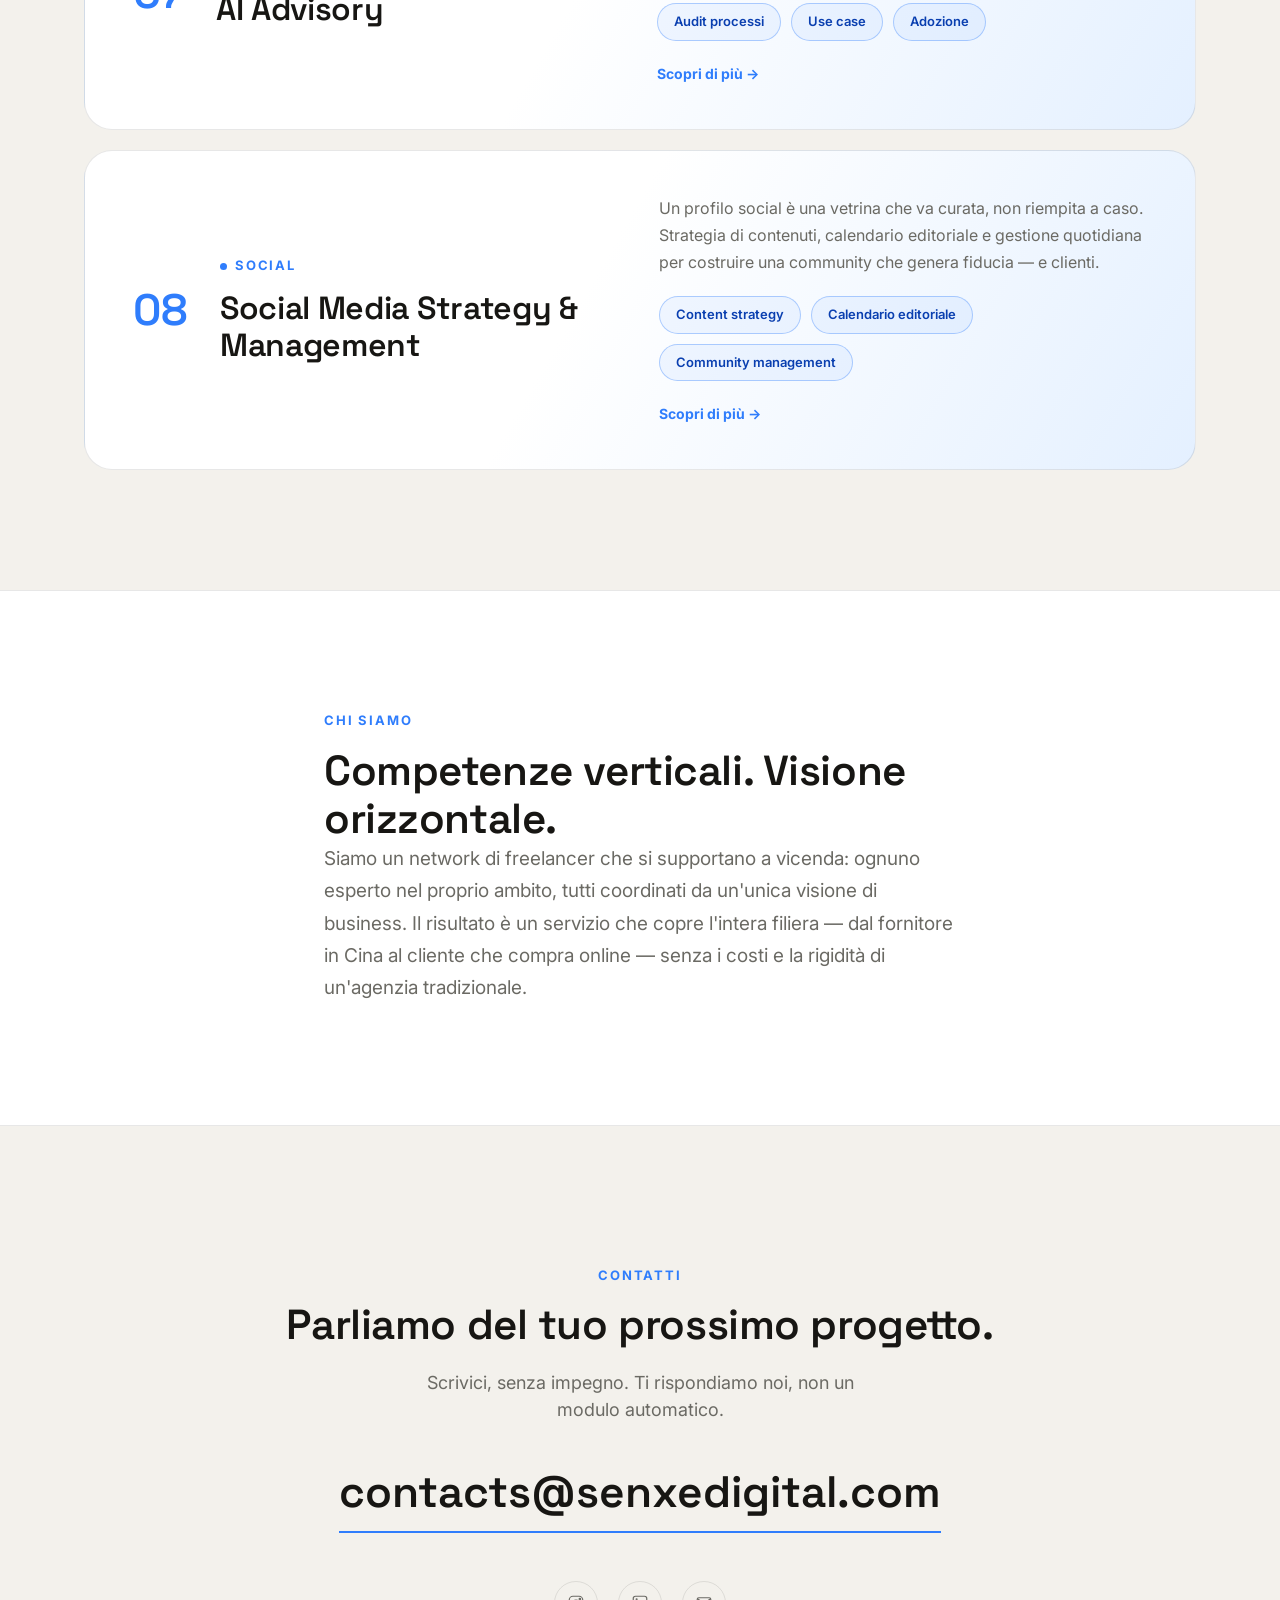
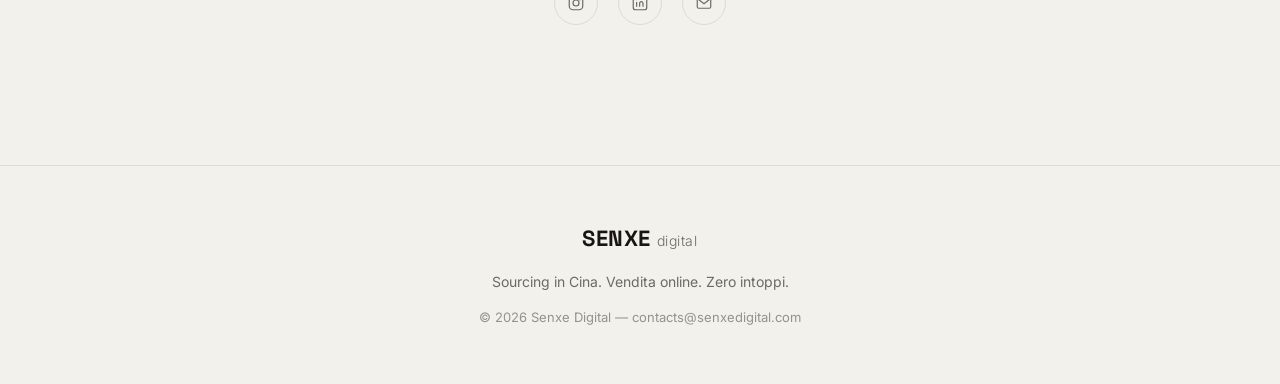
==== commit dc3a95c4: "Rebrand Nexa Digital to Senxe Digital Update brand name, logo, and email domain across site and all " ====
--- a/index.html
+++ b/index.html
@@ -3,8 +3,8 @@
 <head>
 <meta charset="UTF-8">
 <meta name="viewport" content="width=device-width, initial-scale=1.0">
-<title>Nexa Digital — Sourcing in Cina. Vendita online. Zero intoppi.</title>
-<meta name="description" content="Nexa Digital: scouting e sourcing dalla Cina, e-commerce, siti web, Meta Ads, Google Ads, email marketing e AI advisory. Un network di freelancer con visione di business.">
+<title>Senxe Digital — Sourcing in Cina. Vendita online. Zero intoppi.</title>
+<meta name="description" content="Senxe Digital: scouting e sourcing dalla Cina, e-commerce, siti web, Meta Ads, Google Ads, email marketing e AI advisory. Un network di freelancer con visione di business.">
 <link rel="preconnect" href="https://fonts.googleapis.com">
 <link rel="preconnect" href="https://fonts.gstatic.com" crossorigin>
 <link href="https://fonts.googleapis.com/css2?family=Space+Grotesk:wght@400;500;600;700&family=Inter:wght@300;400;500;600;700;800&display=swap" rel="stylesheet">
@@ -15,7 +15,7 @@
 <header class="site-header">
   <div class="container header-inner">
     <a href="#top" class="logo">
-      <span class="logo-main">NEXA</span><span class="logo-sub">digital</span>
+      <span class="logo-main">SENXE</span><span class="logo-sub">digital</span>
     </a>
     <nav class="nav">
       <a href="#servizi">Servizi</a>
@@ -39,7 +39,7 @@
     <div class="hero-scrim" aria-hidden="true"></div>
     <div class="container">
       <div class="hero-text">
-        <p class="eyebrow reveal">Nexa Digital</p>
+        <p class="eyebrow reveal">Senxe Digital</p>
         <h1 class="reveal">Sourcing in Cina.<br>Vendita online.<br><span class="accent">Zero intoppi.</span></h1>
         <p class="hero-lead reveal">Un network di freelancer che si supportano a vicenda. Competenze verticali, coordinate da una visione orizzontale di business.</p>
         <div class="hero-actions reveal">
@@ -231,7 +231,7 @@
       <p class="eyebrow reveal">Contatti</p>
       <h2 class="section-title reveal">Parliamo del tuo prossimo progetto.</h2>
       <p class="contact-lead reveal">Scrivici, senza impegno. Ti rispondiamo noi, non un modulo automatico.</p>
-      <a href="mailto:contacts@nexadigital.com" class="contact-email reveal">contacts@nexadigital.com</a>
+      <a href="mailto:contacts@senxedigital.com" class="contact-email reveal">contacts@senxedigital.com</a>
 
       <div class="social-row reveal" aria-hidden="false">
         <span class="social-icon" title="Instagram">
@@ -252,10 +252,10 @@
 <footer class="site-footer">
   <div class="container footer-inner">
     <a href="#top" class="logo logo-footer">
-      <span class="logo-main">NEXA</span><span class="logo-sub">digital</span>
+      <span class="logo-main">SENXE</span><span class="logo-sub">digital</span>
     </a>
     <p class="footer-payoff">Sourcing in Cina. Vendita online. Zero intoppi.</p>
-    <p class="footer-meta">© <span id="year"></span> Nexa Digital — contacts@nexadigital.com</p>
+    <p class="footer-meta">© <span id="year"></span> Senxe Digital — contacts@senxedigital.com</p>
   </div>
 </footer>
 
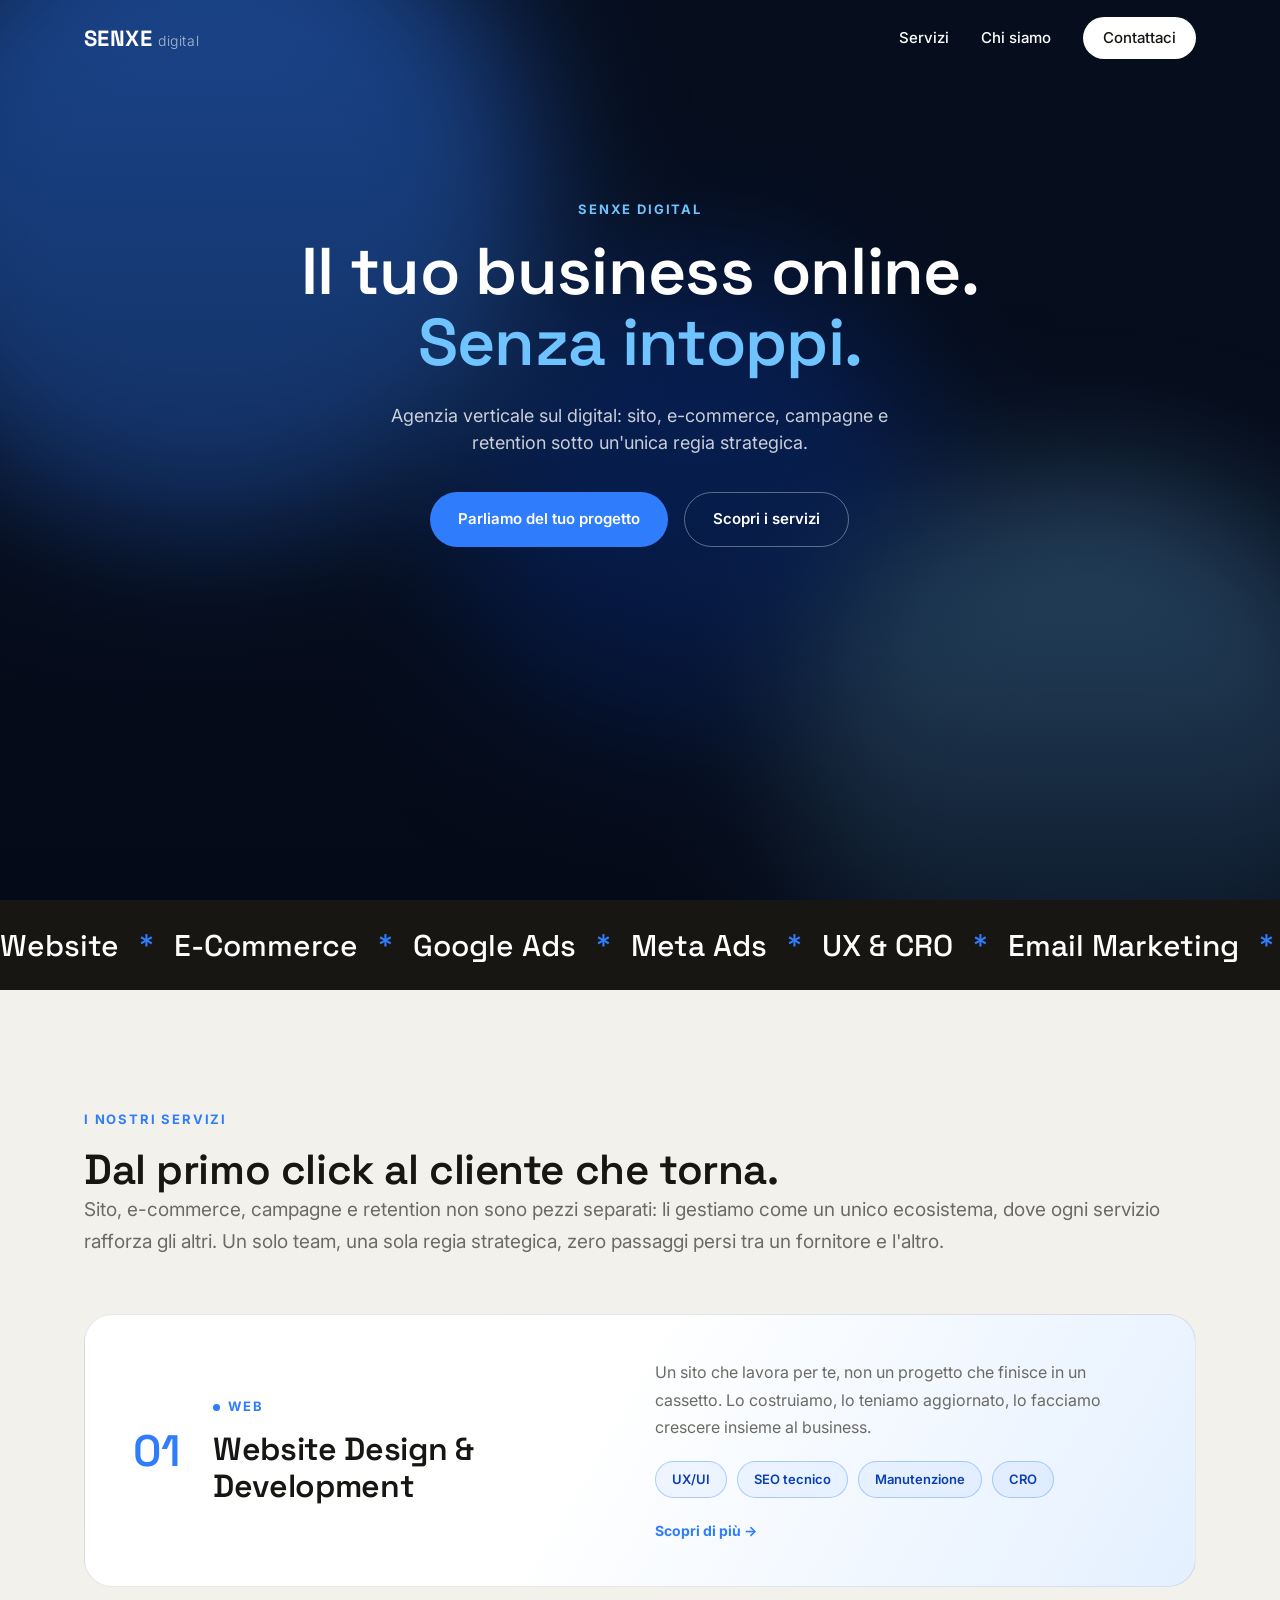
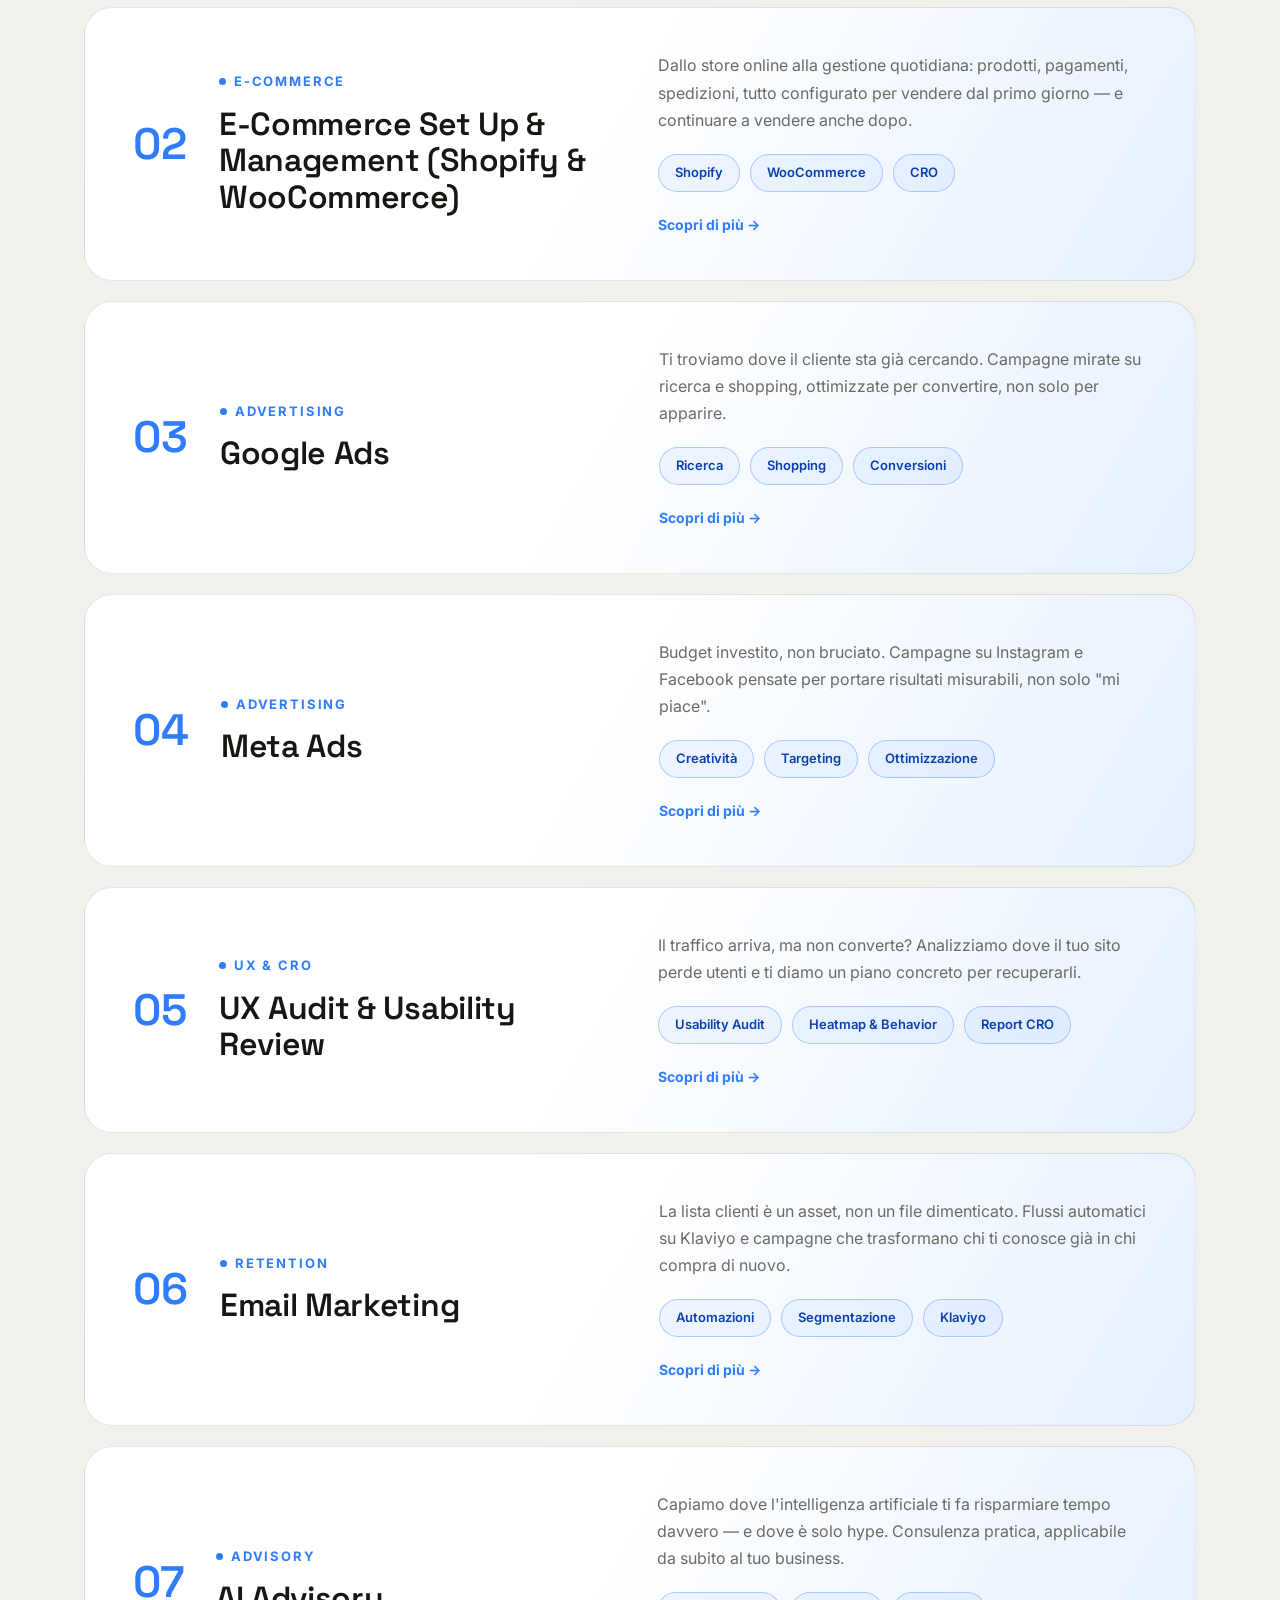
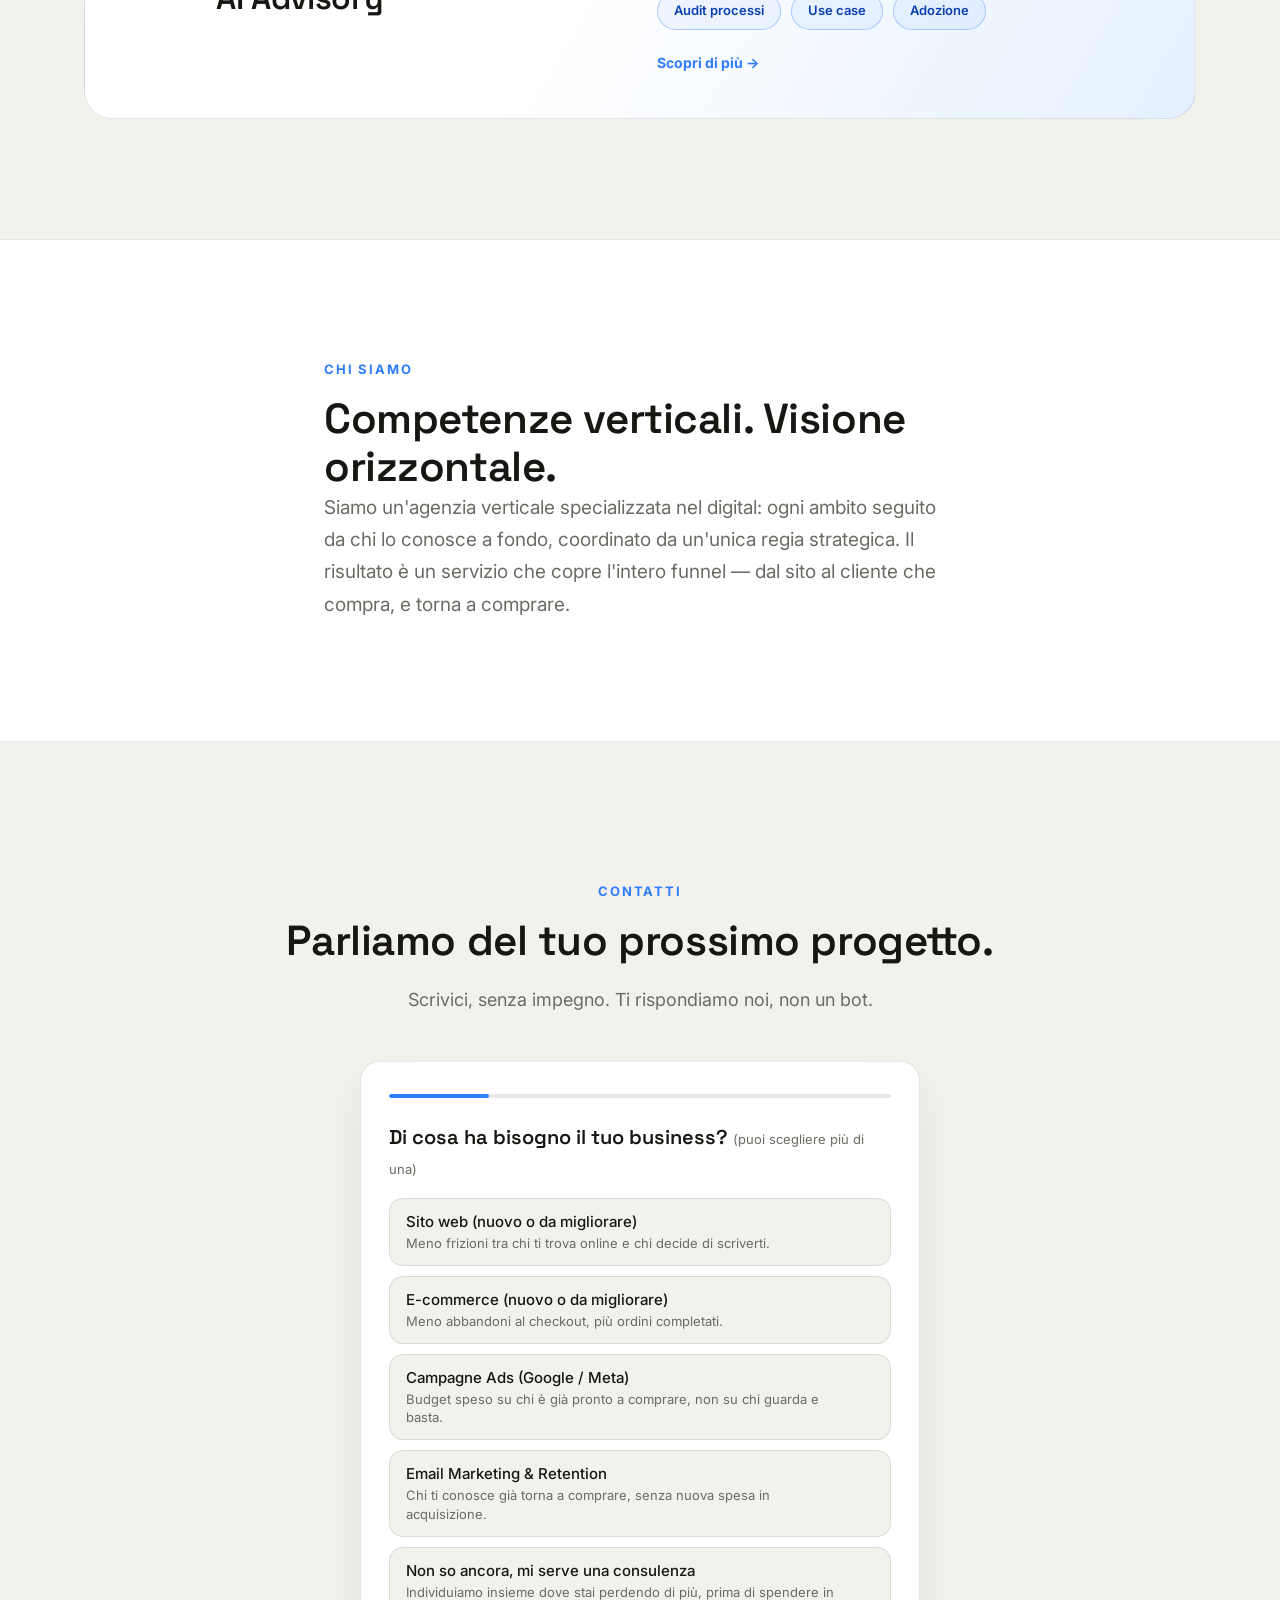
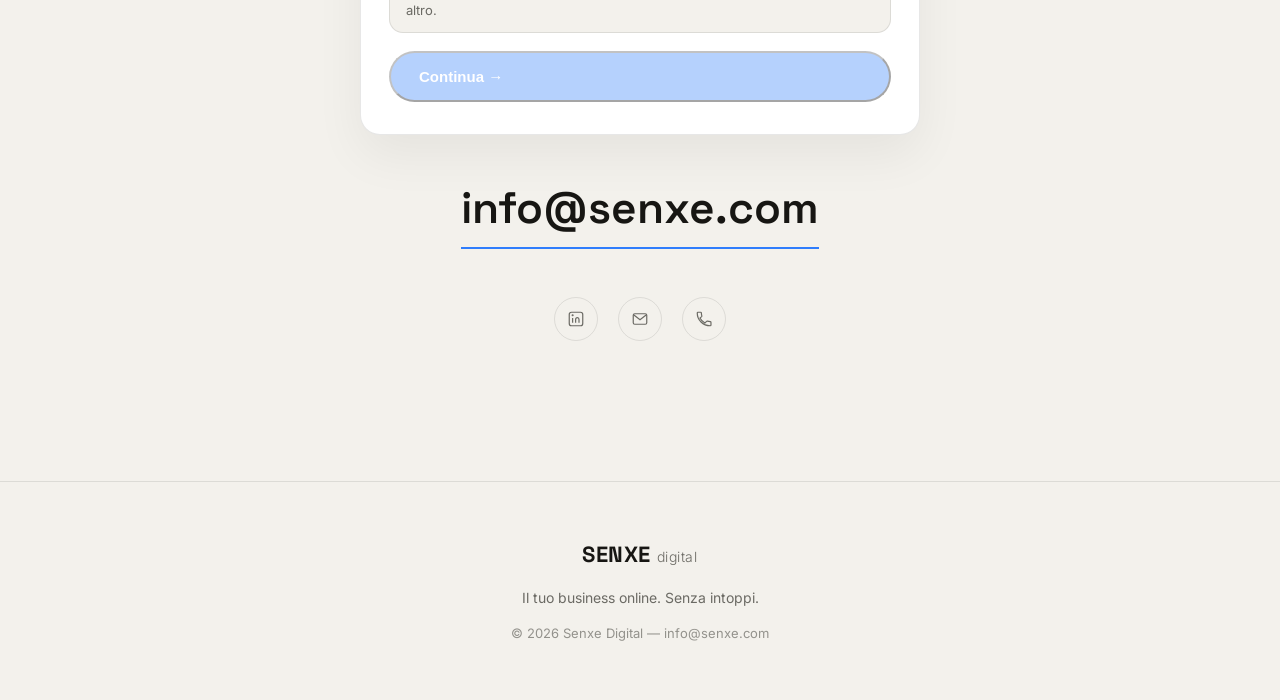
==== commit 7a89b72e: "Reposition Senxe Digital as digital-only vertical agency Drop sourcing and social media from nav (fi" ====
--- a/index.html
+++ b/index.html
@@ -3,8 +3,8 @@
 <head>
 <meta charset="UTF-8">
 <meta name="viewport" content="width=device-width, initial-scale=1.0">
-<title>Senxe Digital — Sourcing in Cina. Vendita online. Zero intoppi.</title>
-<meta name="description" content="Senxe Digital: scouting e sourcing dalla Cina, e-commerce, siti web, Meta Ads, Google Ads, email marketing e AI advisory. Un network di freelancer con visione di business.">
+<title>Senxe Digital — Il tuo business online. Senza intoppi.</title>
+<meta name="description" content="Senxe Digital: agenzia verticale su website design & development, e-commerce, Google Ads, Meta Ads, UX/CRO ed email marketing.">
 <link rel="preconnect" href="https://fonts.googleapis.com">
 <link rel="preconnect" href="https://fonts.gstatic.com" crossorigin>
 <link href="https://fonts.googleapis.com/css2?family=Space+Grotesk:wght@400;500;600;700&family=Inter:wght@300;400;500;600;700;800&display=swap" rel="stylesheet">
@@ -40,8 +40,8 @@
     <div class="container">
       <div class="hero-text">
         <p class="eyebrow reveal">Senxe Digital</p>
-        <h1 class="reveal">Sourcing in Cina.<br>Vendita online.<br><span class="accent">Zero intoppi.</span></h1>
-        <p class="hero-lead reveal">Un network di freelancer che si supportano a vicenda. Competenze verticali, coordinate da una visione orizzontale di business.</p>
+        <h1 class="reveal">Il tuo business online.<br><span class="accent">Senza intoppi.</span></h1>
+        <p class="hero-lead reveal">Agenzia verticale sul digital: sito, e-commerce, campagne e retention sotto un'unica regia strategica.</p>
         <div class="hero-actions reveal">
           <a href="#contatti" class="btn btn-primary">Parliamo del tuo progetto</a>
           <a href="#servizi" class="btn btn-ghost">Scopri i servizi</a>
@@ -52,55 +52,37 @@
 
   <div class="marquee">
     <div class="marquee-track">
-      <span>Sourcing Cina</span><span class="dot">*</span>
       <span>Website</span><span class="dot">*</span>
       <span>E-Commerce</span><span class="dot">*</span>
+      <span>Google Ads</span><span class="dot">*</span>
       <span>Meta Ads</span><span class="dot">*</span>
-      <span>Google Ads</span><span class="dot">*</span>
+      <span>UX &amp; CRO</span><span class="dot">*</span>
       <span>Email Marketing</span><span class="dot">*</span>
       <span>AI Advisory</span><span class="dot">*</span>
-      <span>Social Media</span><span class="dot">*</span>
-      <span>Sourcing Cina</span><span class="dot">*</span>
       <span>Website</span><span class="dot">*</span>
       <span>E-Commerce</span><span class="dot">*</span>
+      <span>Google Ads</span><span class="dot">*</span>
       <span>Meta Ads</span><span class="dot">*</span>
-      <span>Google Ads</span><span class="dot">*</span>
+      <span>UX &amp; CRO</span><span class="dot">*</span>
       <span>Email Marketing</span><span class="dot">*</span>
       <span>AI Advisory</span><span class="dot">*</span>
-      <span>Social Media</span><span class="dot">*</span>
     </div>
   </div>
 
   <section id="servizi" class="services">
     <div class="container">
       <p class="eyebrow reveal">I nostri servizi</p>
-      <h2 class="section-title reveal">Dal fornitore in Cina al cliente che compra online.</h2>
+      <h2 class="section-title reveal">Dal primo click al cliente che torna.</h2>
+      <p class="about-lead reveal">Sito, e-commerce, campagne e retention non sono pezzi separati: li gestiamo come un unico ecosistema, dove ogni servizio rafforza gli altri. Un solo team, una sola regia strategica, zero passaggi persi tra un fornitore e l'altro.</p>
     </div>
 
     <div class="service-list">
 
-      <a href="servizi/scouting-sourcing-cina.html" class="service-card reveal">
+      <a href="servizi/website-set-up-management.html" class="service-card reveal">
         <span class="service-num">01</span>
         <div class="service-heading">
-          <p class="eyebrow">Sourcing</p>
-          <h3>Scouting &amp; Sourcing dalla Cina</h3>
-        </div>
-        <div class="service-desc">
-          <p>Troviamo il fornitore giusto, non il primo disponibile. Selezione, verifica, negoziazione: tu ricevi il prodotto pronto per il mercato, non un rischio da gestire.</p>
-          <div class="service-tags">
-            <span class="tag">Analisi fornitori</span>
-            <span class="tag">Verifica qualità</span>
-            <span class="tag">Negoziazione</span>
-          </div>
-          <span class="card-cta">Scopri di più &rarr;</span>
-        </div>
-      </a>
-
-      <a href="servizi/website-set-up-management.html" class="service-card reveal">
-        <span class="service-num">02</span>
-        <div class="service-heading">
           <p class="eyebrow">Web</p>
-          <h3>Website Set Up &amp; Management</h3>
+          <h3>Website Design &amp; Development</h3>
         </div>
         <div class="service-desc">
           <p>Un sito che lavora per te, non un progetto che finisce in un cassetto. Lo costruiamo, lo teniamo aggiornato, lo facciamo crescere insieme al business.</p>
@@ -108,23 +90,41 @@
             <span class="tag">UX/UI</span>
             <span class="tag">SEO tecnico</span>
             <span class="tag">Manutenzione</span>
+            <span class="tag">CRO</span>
           </div>
           <span class="card-cta">Scopri di più &rarr;</span>
         </div>
       </a>
 
       <a href="servizi/ecommerce-set-up-management.html" class="service-card reveal">
+        <span class="service-num">02</span>
+        <div class="service-heading">
+          <p class="eyebrow">E-Commerce</p>
+          <h3>E-Commerce Set Up &amp; Management (Shopify &amp; WooCommerce)</h3>
+        </div>
+        <div class="service-desc">
+          <p>Dallo store online alla gestione quotidiana: prodotti, pagamenti, spedizioni, tutto configurato per vendere dal primo giorno — e continuare a vendere anche dopo.</p>
+          <div class="service-tags">
+            <span class="tag">Shopify</span>
+            <span class="tag">WooCommerce</span>
+            <span class="tag">CRO</span>
+          </div>
+          <span class="card-cta">Scopri di più &rarr;</span>
+        </div>
+      </a>
+
+      <a href="servizi/google-ads.html" class="service-card reveal">
         <span class="service-num">03</span>
         <div class="service-heading">
-          <p class="eyebrow">E-Commerce</p>
-          <h3>E-Commerce Set Up &amp; Management</h3>
-        </div>
-        <div class="service-desc">
-          <p>Dallo store online alla gestione quotidiana: prodotti, pagamenti, spedizioni, tutto configurato per vendere dal primo giorno — e continuare a vendere anche dopo.</p>
-          <div class="service-tags">
-            <span class="tag">Catalogo</span>
-            <span class="tag">Pagamenti</span>
-            <span class="tag">Logistica</span>
+          <p class="eyebrow">Advertising</p>
+          <h3>Google Ads</h3>
+        </div>
+        <div class="service-desc">
+          <p>Ti troviamo dove il cliente sta già cercando. Campagne mirate su ricerca e shopping, ottimizzate per convertire, non solo per apparire.</p>
+          <div class="service-tags">
+            <span class="tag">Ricerca</span>
+            <span class="tag">Shopping</span>
+            <span class="tag">Conversioni</span>
           </div>
           <span class="card-cta">Scopri di più &rarr;</span>
         </div>
@@ -147,18 +147,18 @@
         </div>
       </a>
 
-      <a href="servizi/google-ads.html" class="service-card reveal">
+      <a href="servizi/ux-audit-cro.html" class="service-card reveal">
         <span class="service-num">05</span>
         <div class="service-heading">
-          <p class="eyebrow">Advertising</p>
-          <h3>Google Ads</h3>
-        </div>
-        <div class="service-desc">
-          <p>Ti troviamo dove il cliente sta già cercando. Campagne mirate su ricerca e shopping, ottimizzate per convertire, non solo per apparire.</p>
-          <div class="service-tags">
-            <span class="tag">Ricerca</span>
-            <span class="tag">Shopping</span>
-            <span class="tag">Conversioni</span>
+          <p class="eyebrow">UX &amp; CRO</p>
+          <h3>UX Audit &amp; Usability Review</h3>
+        </div>
+        <div class="service-desc">
+          <p>Il traffico arriva, ma non converte? Analizziamo dove il tuo sito perde utenti e ti diamo un piano concreto per recuperarli.</p>
+          <div class="service-tags">
+            <span class="tag">Usability Audit</span>
+            <span class="tag">Heatmap &amp; Behavior</span>
+            <span class="tag">Report CRO</span>
           </div>
           <span class="card-cta">Scopri di più &rarr;</span>
         </div>
@@ -171,11 +171,11 @@
           <h3>Email Marketing</h3>
         </div>
         <div class="service-desc">
-          <p>La lista clienti è un asset, non un file dimenticato. Flussi automatici e campagne che trasformano chi ti conosce già in chi compra di nuovo.</p>
+          <p>La lista clienti è un asset, non un file dimenticato. Flussi automatici su Klaviyo e campagne che trasformano chi ti conosce già in chi compra di nuovo.</p>
           <div class="service-tags">
             <span class="tag">Automazioni</span>
             <span class="tag">Segmentazione</span>
-            <span class="tag">Copy</span>
+            <span class="tag">Klaviyo</span>
           </div>
           <span class="card-cta">Scopri di più &rarr;</span>
         </div>
@@ -193,23 +193,6 @@
             <span class="tag">Audit processi</span>
             <span class="tag">Use case</span>
             <span class="tag">Adozione</span>
-          </div>
-          <span class="card-cta">Scopri di più &rarr;</span>
-        </div>
-      </a>
-
-      <a href="servizi/social-media-strategy-management.html" class="service-card reveal">
-        <span class="service-num">08</span>
-        <div class="service-heading">
-          <p class="eyebrow">Social</p>
-          <h3>Social Media Strategy &amp; Management</h3>
-        </div>
-        <div class="service-desc">
-          <p>Un profilo social è una vetrina che va curata, non riempita a caso. Strategia di contenuti, calendario editoriale e gestione quotidiana per costruire una community che genera fiducia — e clienti.</p>
-          <div class="service-tags">
-            <span class="tag">Content strategy</span>
-            <span class="tag">Calendario editoriale</span>
-            <span class="tag">Community management</span>
           </div>
           <span class="card-cta">Scopri di più &rarr;</span>
         </div>
@@ -222,7 +205,7 @@
     <div class="container about-copy">
       <p class="eyebrow reveal">Chi siamo</p>
       <h2 class="section-title reveal">Competenze verticali. Visione orizzontale.</h2>
-      <p class="about-lead reveal">Siamo un network di freelancer che si supportano a vicenda: ognuno esperto nel proprio ambito, tutti coordinati da un'unica visione di business. Il risultato è un servizio che copre l'intera filiera — dal fornitore in Cina al cliente che compra online — senza i costi e la rigidità di un'agenzia tradizionale.</p>
+      <p class="about-lead reveal">Siamo un'agenzia verticale specializzata nel digital: ogni ambito seguito da chi lo conosce a fondo, coordinato da un'unica regia strategica. Il risultato è un servizio che copre l'intero funnel — dal sito al cliente che compra, e torna a comprare.</p>
     </div>
   </section>
 
@@ -230,19 +213,141 @@
     <div class="container contact-inner">
       <p class="eyebrow reveal">Contatti</p>
       <h2 class="section-title reveal">Parliamo del tuo prossimo progetto.</h2>
-      <p class="contact-lead reveal">Scrivici, senza impegno. Ti rispondiamo noi, non un modulo automatico.</p>
-      <a href="mailto:contacts@senxedigital.com" class="contact-email reveal">contacts@senxedigital.com</a>
+      <p class="contact-lead reveal">Scrivici, senza impegno. Ti rispondiamo noi, non un bot.</p>
+
+      <div class="lead-quiz reveal" id="leadQuiz">
+        <div class="quiz-progress"><span class="quiz-progress-bar" id="quizProgressBar"></span></div>
+
+        <div class="quiz-step is-active" data-step="1">
+          <p class="quiz-question">Di cosa ha bisogno il tuo business? <span class="quiz-hint">(puoi scegliere più di una)</span></p>
+          <div class="quiz-options" data-multi="true">
+            <button class="quiz-option" data-field="service" data-value="Sito web">
+              <span class="quiz-option-label">Sito web (nuovo o da migliorare)</span>
+              <span class="quiz-option-impact">Meno frizioni tra chi ti trova online e chi decide di scriverti.</span>
+            </button>
+            <button class="quiz-option" data-field="service" data-value="E-commerce">
+              <span class="quiz-option-label">E-commerce (nuovo o da migliorare)</span>
+              <span class="quiz-option-impact">Meno abbandoni al checkout, più ordini completati.</span>
+            </button>
+            <button class="quiz-option" data-field="service" data-value="Campagne Ads">
+              <span class="quiz-option-label">Campagne Ads (Google / Meta)</span>
+              <span class="quiz-option-impact">Budget speso su chi è già pronto a comprare, non su chi guarda e basta.</span>
+            </button>
+            <button class="quiz-option" data-field="service" data-value="Email Marketing">
+              <span class="quiz-option-label">Email Marketing &amp; Retention</span>
+              <span class="quiz-option-impact">Chi ti conosce già torna a comprare, senza nuova spesa in acquisizione.</span>
+            </button>
+            <button class="quiz-option" data-field="service" data-value="Consulenza">
+              <span class="quiz-option-label">Non so ancora, mi serve una consulenza</span>
+              <span class="quiz-option-impact">Individuiamo insieme dove stai perdendo di più, prima di spendere in altro.</span>
+            </button>
+          </div>
+          <button class="btn btn-primary quiz-continue" id="quizContinue1" type="button">Continua &rarr;</button>
+        </div>
+
+        <div class="quiz-step" data-step="2">
+          <p class="quiz-question">A che punto sei?</p>
+          <div class="quiz-options">
+            <button class="quiz-option" data-field="stage" data-value="Ho già qualcosa attivo, voglio migliorarlo">
+              <span class="quiz-option-label">Ho già qualcosa attivo, voglio migliorarlo</span>
+              <span class="quiz-option-impact">Partiamo da un audit veloce: teniamo quello che funziona, sistemiamo il resto.</span>
+            </button>
+            <button class="quiz-option" data-field="stage" data-value="Parto da zero">
+              <span class="quiz-option-label">Parto da zero</span>
+              <span class="quiz-option-impact">Costruiamo con le fondamenta giuste fin dal primo giorno, senza debiti tecnici da correggere dopo.</span>
+            </button>
+          </div>
+        </div>
+
+        <div class="quiz-step" data-step="3">
+          <p class="quiz-question">Quanto fattura attualmente la tua azienda?</p>
+          <div class="quiz-options">
+            <button class="quiz-option" data-field="revenue" data-value="Sotto 100.000€" data-score="0">
+              <span class="quiz-option-label">Sotto 100.000€</span>
+              <span class="quiz-option-impact">Costruiamo le basi giuste senza spendere in cose che non ti servono ancora.</span>
+            </button>
+            <button class="quiz-option" data-field="revenue" data-value="100.000 – 500.000€" data-score="1">
+              <span class="quiz-option-label">100.000 – 500.000€</span>
+              <span class="quiz-option-impact">È il momento in cui ogni euro investito deve rendere di più: ottimizziamo prima di scalare.</span>
+            </button>
+            <button class="quiz-option" data-field="revenue" data-value="500.000€ – 2 milioni€" data-score="2">
+              <span class="quiz-option-label">500.000€ – 2 milioni€</span>
+              <span class="quiz-option-impact">Lavoriamo su processi e automazioni che reggono volumi più alti senza aumentare il caos.</span>
+            </button>
+            <button class="quiz-option" data-field="revenue" data-value="Oltre 2 milioni€" data-score="3">
+              <span class="quiz-option-label">Oltre 2 milioni€</span>
+              <span class="quiz-option-impact">Portiamo struttura e reportistica da agenzia enterprise, senza la burocrazia enterprise.</span>
+            </button>
+          </div>
+        </div>
+
+        <div class="quiz-step" data-step="4">
+          <p class="quiz-question">Quando vorresti partire?</p>
+          <div class="quiz-options">
+            <button class="quiz-option" data-field="timing" data-value="Subito, è una priorità" data-score="2">
+              <span class="quiz-option-label">Subito, è una priorità</span>
+              <span class="quiz-option-impact">Ti mettiamo in coda prioritaria per una prima chiamata questa settimana.</span>
+            </button>
+            <button class="quiz-option" data-field="timing" data-value="Nei prossimi 1-2 mesi" data-score="1">
+              <span class="quiz-option-label">Nei prossimi 1-2 mesi</span>
+              <span class="quiz-option-impact">Tempo giusto per pianificare bene invece di correre.</span>
+            </button>
+            <button class="quiz-option" data-field="timing" data-value="Sto solo valutando" data-score="0">
+              <span class="quiz-option-label">Sto solo valutando le opzioni</span>
+              <span class="quiz-option-impact">Nessun problema: restiamo un punto di riferimento per quando sarai pronto.</span>
+            </button>
+          </div>
+        </div>
+
+        <div class="quiz-step quiz-result" data-step="5">
+          <p class="quiz-result-title" id="quizResultTitle">Perfetto, ci siamo capiti.</p>
+          <p class="quiz-result-text" id="quizResultText"></p>
+
+          <form class="quiz-form" id="quizForm" novalidate>
+            <p class="quiz-form-sub">Lasciaci i tuoi contatti — ti rispondiamo noi, non un modulo automatico.</p>
+            <label class="quiz-field">
+              <span class="quiz-field-label">Nome</span>
+              <input type="text" id="quizNome" name="nome" required placeholder="Come ti chiami?">
+            </label>
+            <label class="quiz-field">
+              <span class="quiz-field-label">Email</span>
+              <input type="email" id="quizEmail" name="email" required placeholder="nome@azienda.com">
+            </label>
+            <label class="quiz-field">
+              <span class="quiz-field-label">Sito azienda</span>
+              <input type="text" id="quizSito" name="sito" placeholder="www.tuosito.com (opzionale)">
+            </label>
+            <label class="quiz-field">
+              <span class="quiz-field-label">Note</span>
+              <textarea id="quizNote" name="note" rows="3" placeholder="Vuoi aggiungere qualcosa? (opzionale)"></textarea>
+            </label>
+            <button type="submit" class="btn btn-primary quiz-cta" id="quizSubmit">Invia richiesta &rarr;</button>
+          </form>
+
+          <div class="quiz-confirmation" id="quizConfirmation">
+            <p class="quiz-confirmation-title">Fatto! 🎉</p>
+            <p class="quiz-confirmation-text">
+              Si è aperto il tuo client email con tutti i dettagli già pronti.
+              Se non si è aperto in automatico, <a href="#" class="quiz-manual-link" id="quizManualLink">clicca qui</a>.
+            </p>
+          </div>
+
+          <button class="quiz-restart" id="quizRestart" type="button">Ricomincia il quiz</button>
+        </div>
+      </div>
+
+      <a href="mailto:info@senxe.com" class="contact-email reveal">info@senxe.com</a>
 
       <div class="social-row reveal" aria-hidden="false">
-        <span class="social-icon" title="Instagram">
-          <svg viewBox="0 0 24 24" fill="none" stroke="currentColor" stroke-width="1.6"><rect x="3" y="3" width="18" height="18" rx="5"/><circle cx="12" cy="12" r="4"/><circle cx="17.2" cy="6.8" r="1"/></svg>
-        </span>
-        <span class="social-icon" title="LinkedIn">
+        <a href="#" class="social-icon" title="LinkedIn">
           <svg viewBox="0 0 24 24" fill="none" stroke="currentColor" stroke-width="1.6"><rect x="3" y="3" width="18" height="18" rx="3"/><line x1="7.5" y1="10.5" x2="7.5" y2="17"/><circle cx="7.5" cy="7" r="0.6" fill="currentColor"/><path d="M11.5 17v-4.2c0-1.6 1-2.6 2.4-2.6 1.4 0 2.1 1 2.1 2.6V17"/></svg>
-        </span>
-        <span class="social-icon" title="Email">
+        </a>
+        <a href="mailto:info@senxe.com" class="social-icon" title="Email">
           <svg viewBox="0 0 24 24" fill="none" stroke="currentColor" stroke-width="1.6"><rect x="3" y="5" width="18" height="14" rx="2"/><path d="M3 6l9 7 9-7"/></svg>
-        </span>
+        </a>
+        <a href="tel:+393406255218" class="social-icon" title="Telefono">
+          <svg viewBox="0 0 24 24" fill="none" stroke="currentColor" stroke-width="1.6"><path d="M6.6 10.8c1.4 2.8 3.8 5.2 6.6 6.6l2.2-2.2c.3-.3.7-.4 1.1-.3 1.2.4 2.5.6 3.8.6.6 0 1 .4 1 1V20c0 .6-.4 1-1 1C10.6 21 3 13.4 3 4c0-.6.4-1 1-1h3.5c.6 0 1 .4 1 1 0 1.3.2 2.6.6 3.8.1.4 0 .8-.3 1.1L6.6 10.8Z"/></svg>
+        </a>
       </div>
     </div>
   </section>
@@ -254,11 +359,128 @@
     <a href="#top" class="logo logo-footer">
       <span class="logo-main">SENXE</span><span class="logo-sub">digital</span>
     </a>
-    <p class="footer-payoff">Sourcing in Cina. Vendita online. Zero intoppi.</p>
-    <p class="footer-meta">© <span id="year"></span> Senxe Digital — contacts@senxedigital.com</p>
+    <p class="footer-payoff">Il tuo business online. Senza intoppi.</p>
+    <p class="footer-meta">© <span id="year"></span> Senxe Digital — info@senxe.com</p>
   </div>
 </footer>
 
 <script src="script.js"></script>
+<script>
+(function () {
+  const quiz = document.getElementById('leadQuiz');
+  if (!quiz) return;
+
+  const steps = Array.from(quiz.querySelectorAll('.quiz-step'));
+  const progressBar = document.getElementById('quizProgressBar');
+  const answers = { service: [] };
+  let priorityScore = 0;
+
+  const resultCopy = {
+    'Sito web': 'Ti mettiamo in contatto con chi segue UX, SEO tecnico e manutenzione del sito.',
+    'E-commerce': 'Ti mettiamo in contatto con chi gestisce store Shopify e WooCommerce ogni giorno.',
+    'Campagne Ads': 'Ti mettiamo in contatto con chi segue Google Ads e Meta Ads: budget investito, non bruciato.',
+    'Email Marketing': 'Ti mettiamo in contatto con chi costruisce flussi Klaviyo e programmi di retention.',
+    'Consulenza': 'Perfetto: partiamo con un audit veloce per capire dove stai perdendo di più.'
+  };
+  const multiServiceCopy = 'Più aree, un solo team: coordiniamo noi i pezzi che hai selezionato senza farteli gestire a compartimenti stagni.';
+
+  function goToStep(n) {
+    steps.forEach(s => s.classList.toggle('is-active', s.dataset.step === String(n)));
+    progressBar.style.width = Math.min(n, 5) * 20 + '%';
+  }
+
+  // Step 1 — multi-select toggle
+  quiz.querySelectorAll('.quiz-options[data-multi="true"] .quiz-option').forEach(function (opt) {
+    opt.addEventListener('click', function () {
+      const value = opt.dataset.value;
+      const idx = answers.service.indexOf(value);
+      if (idx > -1) {
+        answers.service.splice(idx, 1);
+        opt.classList.remove('is-selected');
+      } else {
+        answers.service.push(value);
+        opt.classList.add('is-selected');
+      }
+      document.getElementById('quizContinue1').classList.toggle('is-enabled', answers.service.length > 0);
+    });
+  });
+
+  document.getElementById('quizContinue1').addEventListener('click', function () {
+    if (answers.service.length === 0) return;
+    goToStep(2);
+  });
+
+  // Steps 2-4 — single-select, auto-advance
+  quiz.querySelectorAll('.quiz-options:not([data-multi]) .quiz-option').forEach(function (opt) {
+    opt.addEventListener('click', function () {
+      const field = opt.dataset.field;
+      answers[field] = opt.dataset.value;
+      if (opt.dataset.score) priorityScore += parseInt(opt.dataset.score, 10);
+
+      if (field === 'timing') {
+        document.getElementById('quizResultText').textContent =
+          answers.service.length > 1 ? multiServiceCopy : (resultCopy[answers.service[0]] || '');
+        goToStep(5);
+        return;
+      }
+
+      const current = parseInt(opt.closest('.quiz-step').dataset.step, 10);
+      goToStep(current + 1);
+    });
+  });
+
+  // Step 5 — form submit
+  document.getElementById('quizForm').addEventListener('submit', function (e) {
+    e.preventDefault();
+
+    const nome = document.getElementById('quizNome').value.trim();
+    const email = document.getElementById('quizEmail').value.trim();
+    const sito = document.getElementById('quizSito').value.trim();
+    const note = document.getElementById('quizNote').value.trim();
+
+    if (!nome || !email) return;
+
+    const subject = (priorityScore >= 4 ? '🔥 Priorità alta — ' : '') +
+      '[Quiz Senxe] ' + answers.service.join(' + ') + ' — ' + nome;
+
+    const body =
+      'Nome: ' + nome + '\n' +
+      'Email: ' + email + '\n' +
+      'Sito azienda: ' + (sito || '—') + '\n' +
+      'Note: ' + (note || '—') + '\n\n' +
+      'Servizi: ' + answers.service.join(', ') + '\n' +
+      'Stato attuale: ' + answers.stage + '\n' +
+      'Fatturato annuo: ' + answers.revenue + '\n' +
+      'Timeline: ' + answers.timing + '\n\n' +
+      '(inviato dal quiz sul sito)';
+
+    const mailtoLink = 'mailto:info@senxe.com?subject=' + encodeURIComponent(subject) +
+      '&body=' + encodeURIComponent(body);
+
+    document.getElementById('quizManualLink').setAttribute('href', mailtoLink);
+
+    window.location.href = mailtoLink;
+
+    document.getElementById('quizForm').style.display = 'none';
+    document.getElementById('quizResultText').style.display = 'none';
+    document.getElementById('quizConfirmation').classList.add('is-visible');
+  });
+
+  document.getElementById('quizRestart').addEventListener('click', function () {
+    answers.service = [];
+    delete answers.stage;
+    delete answers.revenue;
+    delete answers.timing;
+    priorityScore = 0;
+    quiz.querySelectorAll('.quiz-option.is-selected').forEach(o => o.classList.remove('is-selected'));
+    document.getElementById('quizContinue1').classList.remove('is-enabled');
+    document.getElementById('quizForm').reset();
+    document.getElementById('quizForm').style.display = 'flex';
+    document.getElementById('quizResultText').style.display = 'block';
+    document.getElementById('quizConfirmation').classList.remove('is-visible');
+    goToStep(1);
+  });
+})();
+</script>
 </body>
 </html>
--- a/style.css
+++ b/style.css
@@ -649,6 +649,213 @@
 }
 
 .social-icon svg { width: 18px; height: 18px; }
+
+.social-icon:hover { color: var(--accent); border-color: var(--accent); }
+
+/* Lead qualification quiz */
+
+.lead-quiz {
+  width: 100%;
+  max-width: 560px;
+  margin: 12px auto 40px;
+  background: var(--bg-alt);
+  border: 1px solid var(--border);
+  border-radius: 20px;
+  padding: 32px 28px;
+  text-align: left;
+  box-shadow: 0 20px 50px rgba(23, 22, 19, 0.06);
+}
+
+.quiz-progress {
+  height: 4px;
+  background: var(--border);
+  border-radius: 999px;
+  overflow: hidden;
+  margin-bottom: 24px;
+}
+
+.quiz-progress-bar {
+  display: block;
+  height: 100%;
+  width: 20%;
+  background: var(--accent);
+  border-radius: 999px;
+  transition: width 0.35s ease;
+}
+
+.quiz-step { display: none; }
+.quiz-step.is-active { display: block; animation: quizFade 0.35s ease; }
+
+@keyframes quizFade {
+  from { opacity: 0; transform: translateY(6px); }
+  to   { opacity: 1; transform: translateY(0); }
+}
+
+.quiz-question {
+  font-family: var(--display);
+  font-size: 20px;
+  font-weight: 600;
+  color: var(--fg);
+  margin: 0 0 6px;
+}
+
+.quiz-hint {
+  font-family: var(--sans);
+  font-size: 13px;
+  font-weight: 400;
+  color: var(--fg-muted);
+}
+
+.quiz-options { display: flex; flex-direction: column; gap: 10px; margin-top: 16px; }
+
+.quiz-option {
+  position: relative;
+  display: flex;
+  flex-direction: column;
+  gap: 3px;
+  width: 100%;
+  font-family: var(--sans);
+  text-align: left;
+  padding: 13px 40px 13px 16px;
+  border: 1px solid var(--border);
+  border-radius: 14px;
+  background: var(--bg);
+  color: var(--fg);
+  cursor: pointer;
+  transition: border-color 0.2s ease, background 0.2s ease, transform 0.15s ease;
+}
+
+.quiz-option:hover {
+  border-color: var(--accent);
+  background: #fff;
+  transform: translateY(-1px);
+}
+
+.quiz-option:active { transform: translateY(0); }
+
+.quiz-option-label {
+  font-size: 15px;
+  font-weight: 500;
+  color: var(--fg);
+}
+
+.quiz-option-impact {
+  font-size: 13px;
+  font-weight: 400;
+  color: var(--fg-muted);
+  line-height: 1.4;
+}
+
+.quiz-option.is-selected {
+  border-color: var(--accent);
+  background: rgba(47, 125, 252, 0.07);
+  box-shadow: inset 0 0 0 1px var(--accent);
+}
+
+.quiz-option.is-selected .quiz-option-impact { color: var(--accent-3); }
+
+.quiz-option.is-selected::after {
+  content: "✓";
+  position: absolute;
+  right: 14px;
+  top: 14px;
+  color: var(--accent);
+  font-weight: 600;
+  font-size: 14px;
+}
+
+.quiz-continue {
+  width: 100%;
+  margin-top: 18px;
+  opacity: 0.35;
+  pointer-events: none;
+  transition: opacity 0.2s ease;
+}
+.quiz-continue.is-enabled { opacity: 1; pointer-events: auto; }
+
+.quiz-result-title {
+  font-family: var(--display);
+  font-size: 22px;
+  font-weight: 600;
+  color: var(--fg);
+  margin: 0 0 10px;
+}
+
+.quiz-result-text {
+  font-family: var(--sans);
+  font-size: 15px;
+  color: var(--fg-muted);
+  margin: 0 0 22px;
+  line-height: 1.5;
+}
+
+.quiz-form { display: flex; flex-direction: column; gap: 14px; }
+
+.quiz-form-sub {
+  font-size: 13px;
+  color: var(--fg-muted);
+  margin: -8px 0 4px;
+}
+
+.quiz-field { display: flex; flex-direction: column; gap: 6px; }
+
+.quiz-field-label {
+  font-size: 13px;
+  font-weight: 500;
+  color: var(--fg-muted);
+}
+
+.quiz-field input,
+.quiz-field textarea {
+  font-family: var(--sans);
+  font-size: 15px;
+  padding: 12px 14px;
+  border: 1px solid var(--border);
+  border-radius: 12px;
+  background: var(--bg);
+  color: var(--fg);
+  resize: vertical;
+}
+
+.quiz-field input:focus,
+.quiz-field textarea:focus {
+  outline: none;
+  border-color: var(--accent);
+  background: #fff;
+}
+
+.quiz-cta { width: 100%; margin-top: 4px; }
+
+.quiz-confirmation { display: none; text-align: center; padding: 8px 0 4px; }
+.quiz-confirmation.is-visible { display: block; }
+
+.quiz-confirmation-title {
+  font-family: var(--display);
+  font-size: 20px;
+  font-weight: 600;
+  margin: 0 0 8px;
+}
+
+.quiz-confirmation-text {
+  font-size: 14px;
+  color: var(--fg-muted);
+  line-height: 1.5;
+  margin: 0;
+}
+
+.quiz-manual-link { color: var(--accent); text-decoration: underline; }
+
+.quiz-restart {
+  display: block;
+  margin: 14px auto 0;
+  background: none;
+  border: none;
+  color: var(--fg-muted);
+  font-size: 13px;
+  text-decoration: underline;
+  cursor: pointer;
+  font-family: var(--sans);
+}
 
 /* Footer */
 
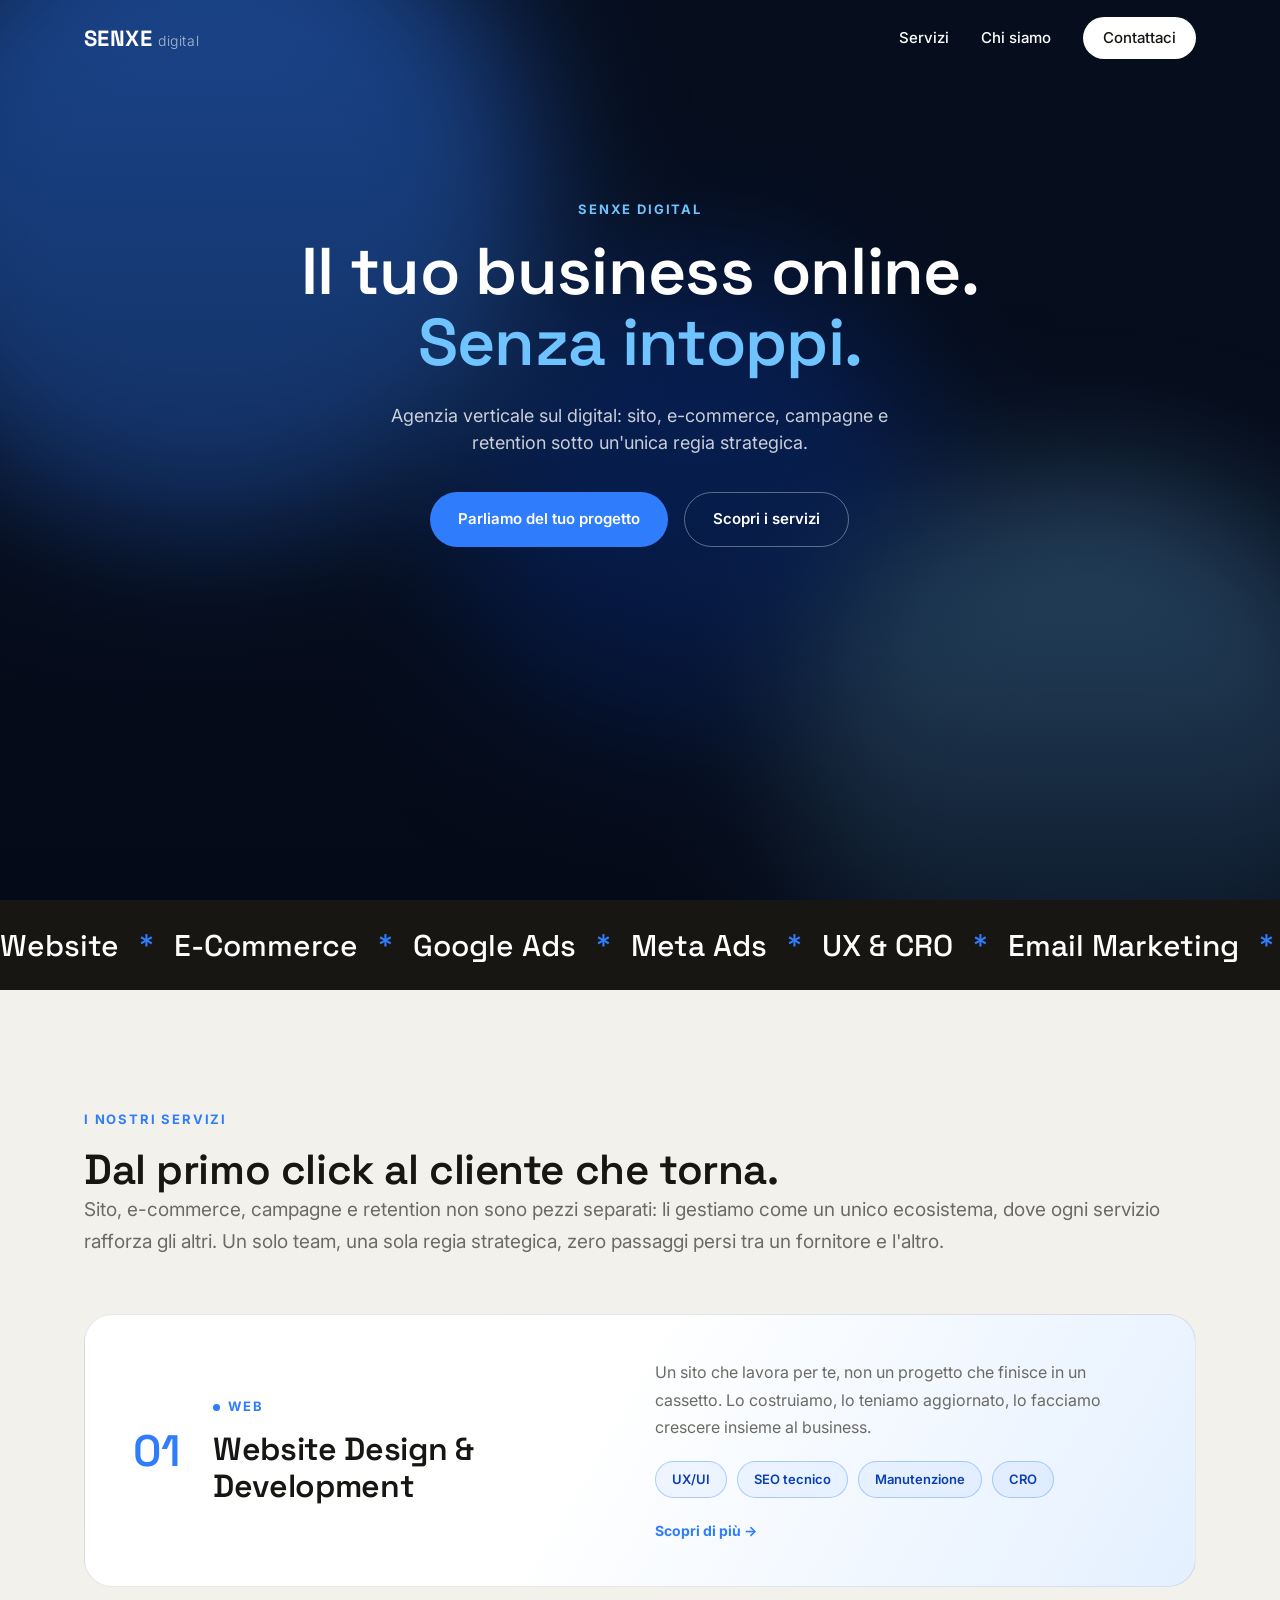
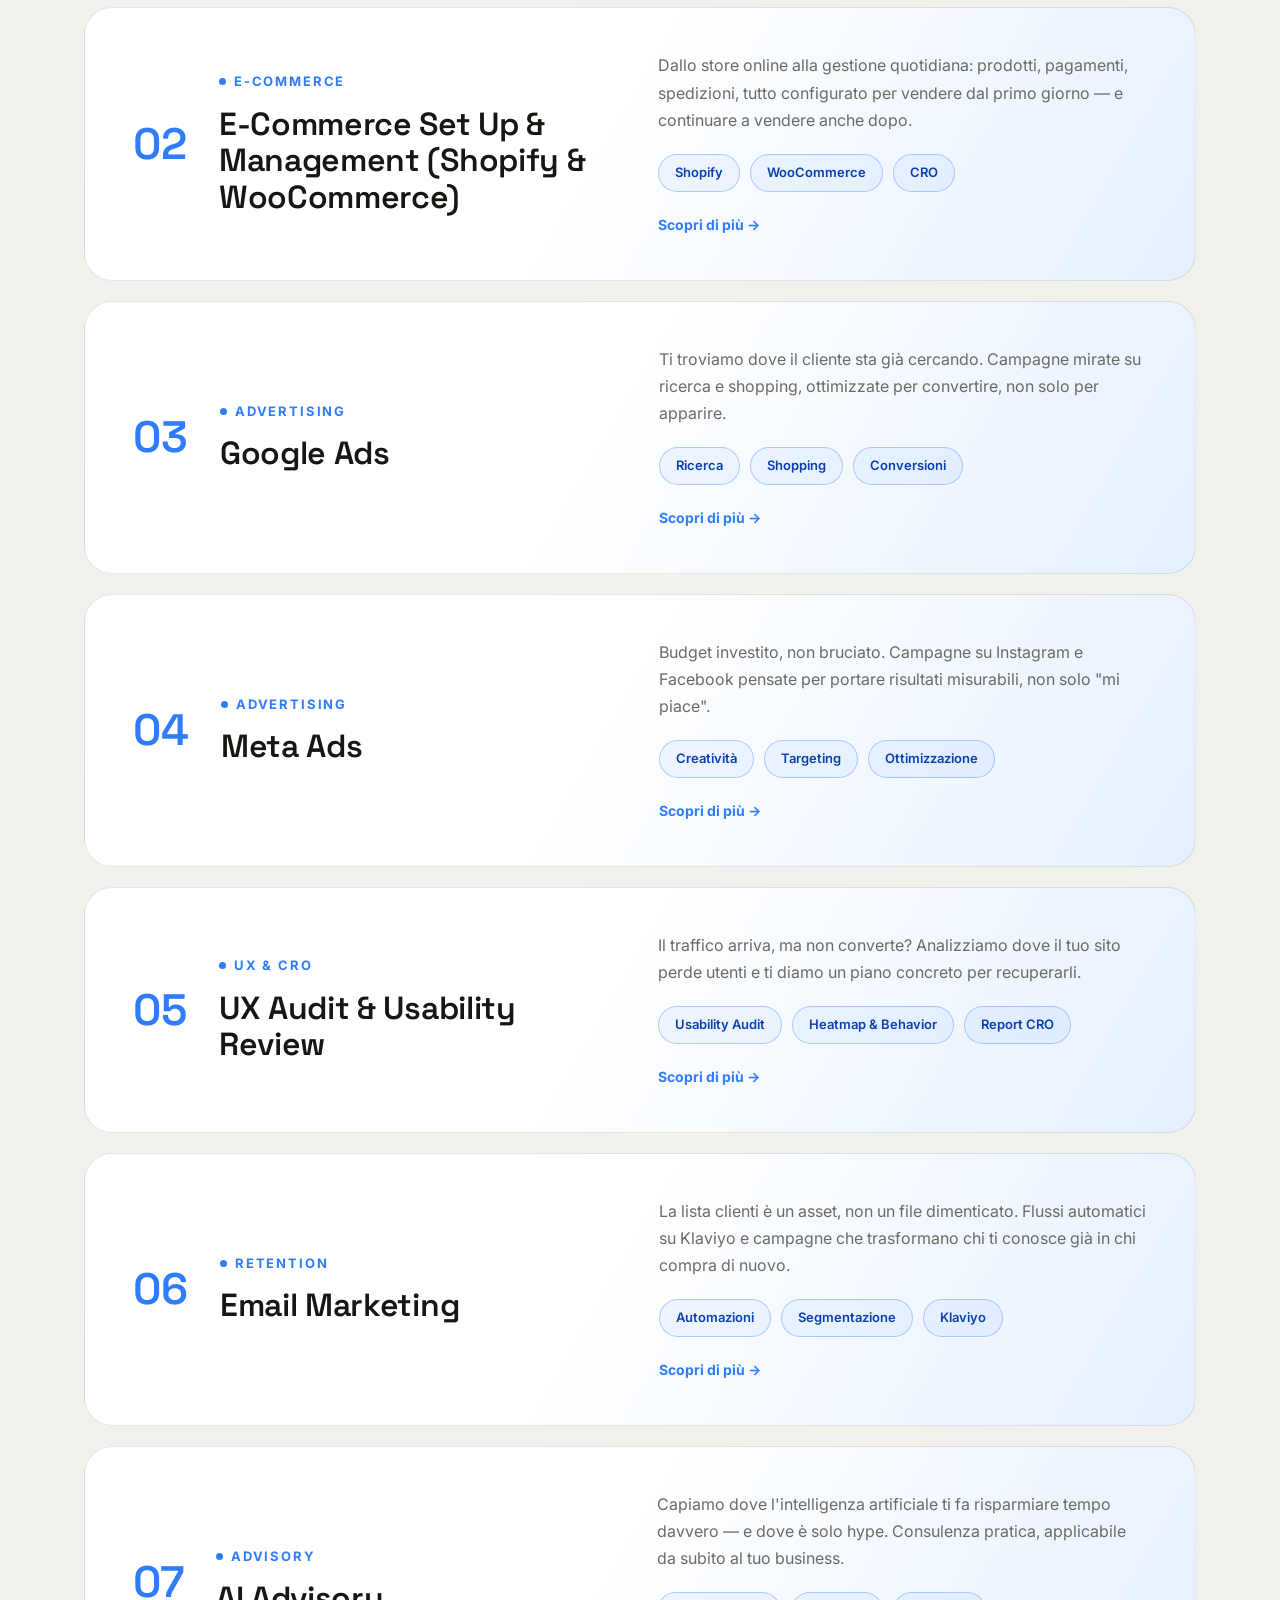
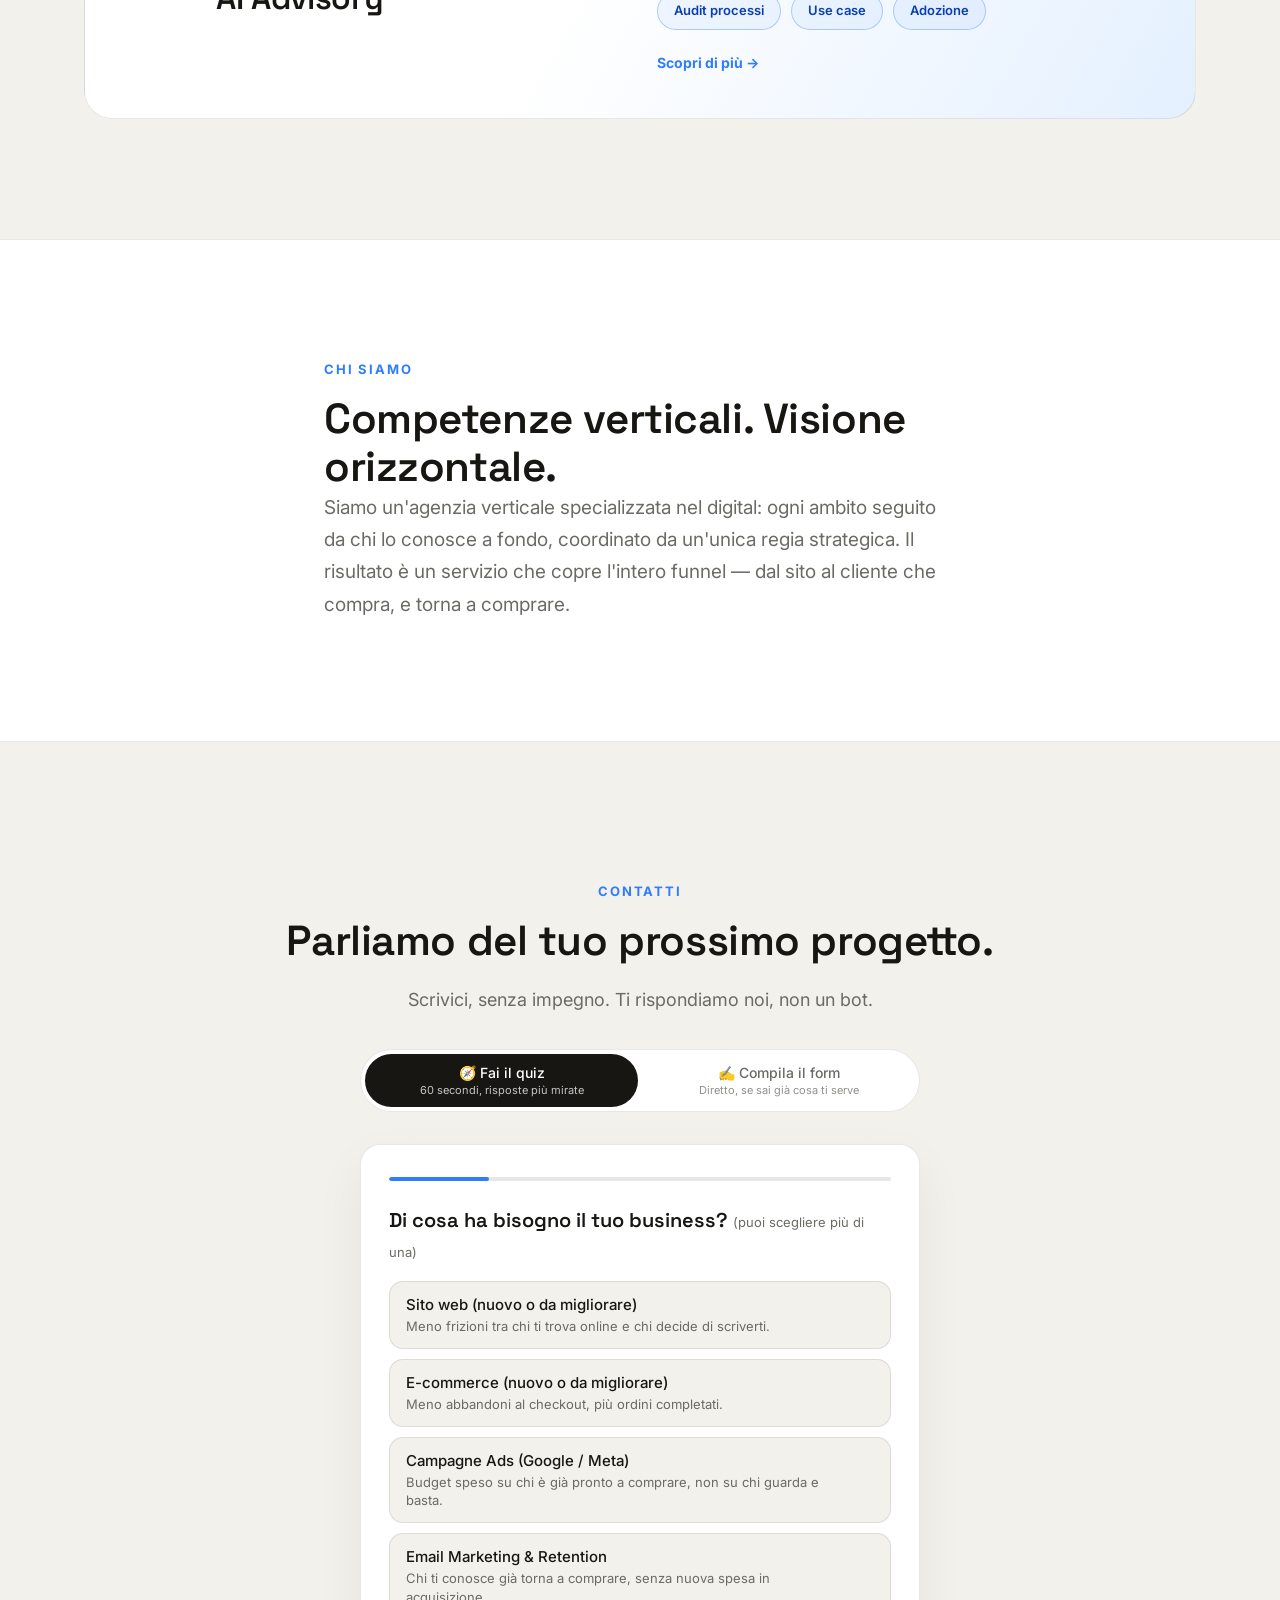
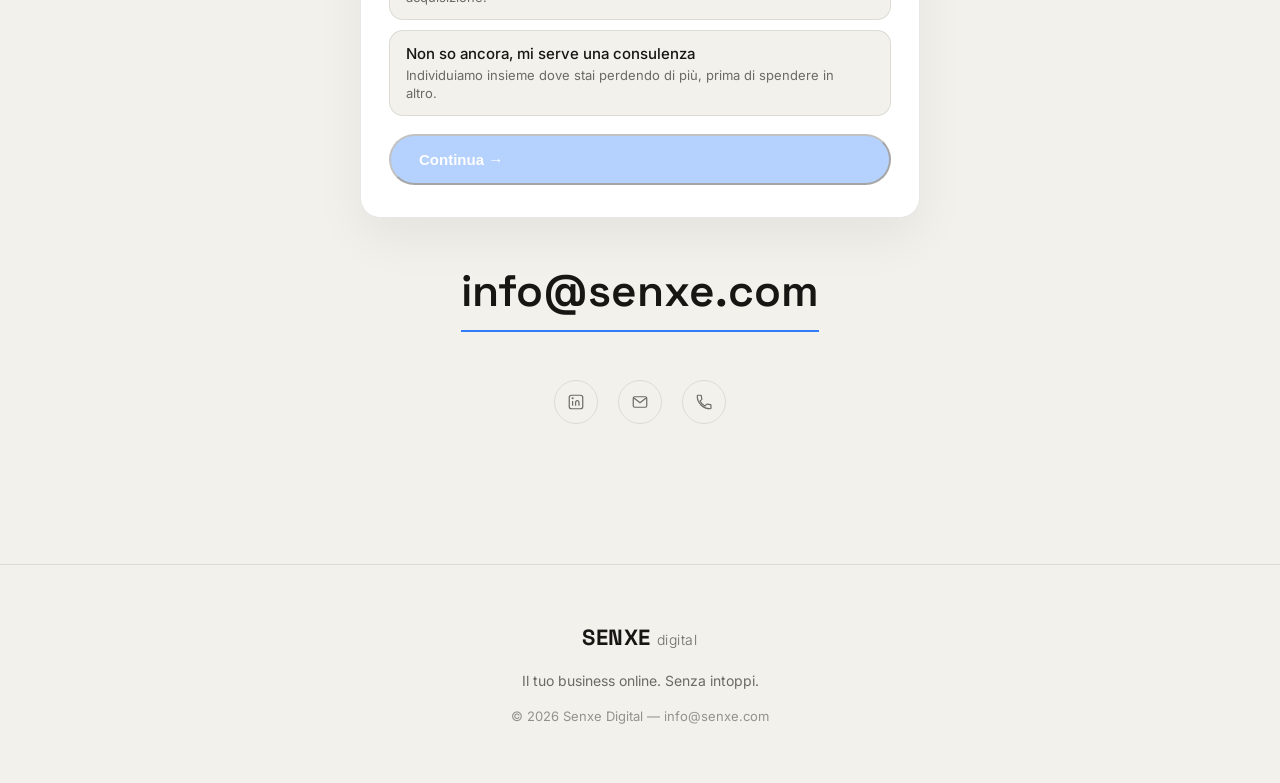
==== commit 160568f5: "Add quiz/form switcher to contact section Let visitors choose between the lead-qualification quiz an" ====
--- a/index.html
+++ b/index.html
@@ -215,7 +215,19 @@
       <h2 class="section-title reveal">Parliamo del tuo prossimo progetto.</h2>
       <p class="contact-lead reveal">Scrivici, senza impegno. Ti rispondiamo noi, non un bot.</p>
 
-      <div class="lead-quiz reveal" id="leadQuiz">
+      <div class="contact-switcher reveal" id="contactSwitcher">
+        <button class="switcher-btn is-active" data-target="quiz" type="button">
+          🧭 Fai il quiz
+          <span class="switcher-sub">60 secondi, risposte più mirate</span>
+        </button>
+        <button class="switcher-btn" data-target="form" type="button">
+          ✍️ Compila il form
+          <span class="switcher-sub">Diretto, se sai già cosa ti serve</span>
+        </button>
+      </div>
+
+      <div class="contact-panel is-active reveal" data-panel="quiz">
+      <div class="lead-quiz" id="leadQuiz">
         <div class="quiz-progress"><span class="quiz-progress-bar" id="quizProgressBar"></span></div>
 
         <div class="quiz-step is-active" data-step="1">
@@ -333,6 +345,42 @@
           </div>
 
           <button class="quiz-restart" id="quizRestart" type="button">Ricomincia il quiz</button>
+        </div>
+      </div>
+      </div>
+
+      <div class="contact-panel" data-panel="form">
+        <div class="direct-form-card">
+          <p class="quiz-question">Scrivici direttamente</p>
+          <p class="quiz-result-text">Raccontaci in poche righe di cosa hai bisogno — ti rispondiamo noi, non un modulo automatico.</p>
+
+          <form class="quiz-form" id="directForm" novalidate>
+            <label class="quiz-field">
+              <span class="quiz-field-label">Nome</span>
+              <input type="text" id="directNome" name="nome" required placeholder="Come ti chiami?">
+            </label>
+            <label class="quiz-field">
+              <span class="quiz-field-label">Email</span>
+              <input type="email" id="directEmail" name="email" required placeholder="nome@azienda.com">
+            </label>
+            <label class="quiz-field">
+              <span class="quiz-field-label">Sito azienda</span>
+              <input type="text" id="directSito" name="sito" placeholder="www.tuosito.com (opzionale)">
+            </label>
+            <label class="quiz-field">
+              <span class="quiz-field-label">Note</span>
+              <textarea id="directNote" name="note" rows="4" placeholder="Di cosa hai bisogno? (opzionale)"></textarea>
+            </label>
+            <button type="submit" class="btn btn-primary quiz-cta" id="directSubmit">Invia richiesta &rarr;</button>
+          </form>
+
+          <div class="quiz-confirmation" id="directConfirmation">
+            <p class="quiz-confirmation-title">Fatto! 🎉</p>
+            <p class="quiz-confirmation-text">
+              Si è aperto il tuo client email con tutti i dettagli già pronti.
+              Se non si è aperto in automatico, <a href="#" class="quiz-manual-link" id="directManualLink">clicca qui</a>.
+            </p>
+          </div>
         </div>
       </div>
 
@@ -481,6 +529,45 @@
     goToStep(1);
   });
 })();
+
+// Switcher — indipendente dalla IIFE del quiz
+document.querySelectorAll('.switcher-btn').forEach(function (btn) {
+  btn.addEventListener('click', function () {
+    document.querySelectorAll('.switcher-btn').forEach(b => b.classList.remove('is-active'));
+    btn.classList.add('is-active');
+    var target = btn.dataset.target;
+    document.querySelectorAll('.contact-panel').forEach(function (p) {
+      p.classList.toggle('is-active', p.dataset.panel === target);
+    });
+  });
+});
+
+// Form diretto — submit handler indipendente dal quiz (nessun punteggio priorità)
+document.getElementById('directForm').addEventListener('submit', function (e) {
+  e.preventDefault();
+  const nome = document.getElementById('directNome').value.trim();
+  const email = document.getElementById('directEmail').value.trim();
+  const sito = document.getElementById('directSito').value.trim();
+  const note = document.getElementById('directNote').value.trim();
+  if (!nome || !email) return;
+
+  const subject = '[Form Senxe] Nuovo contatto — ' + nome;
+  const body =
+    'Nome: ' + nome + '\n' +
+    'Email: ' + email + '\n' +
+    'Sito azienda: ' + (sito || '—') + '\n' +
+    'Note: ' + (note || '—') + '\n\n' +
+    '(inviato dal form diretto sul sito)';
+
+  const mailtoLink = 'mailto:info@senxe.com?subject=' + encodeURIComponent(subject) +
+    '&body=' + encodeURIComponent(body);
+
+  document.getElementById('directManualLink').setAttribute('href', mailtoLink);
+  window.location.href = mailtoLink;
+
+  document.getElementById('directForm').style.display = 'none';
+  document.getElementById('directConfirmation').classList.add('is-visible');
+});
 </script>
 </body>
 </html>
--- a/style.css
+++ b/style.css
@@ -855,6 +855,64 @@
   text-decoration: underline;
   cursor: pointer;
   font-family: var(--sans);
+}
+
+/* Contact switcher */
+
+.contact-switcher {
+  display: flex;
+  gap: 4px;
+  width: 100%;
+  max-width: 560px;
+  margin: 0 auto 20px;
+  background: var(--bg-alt);
+  border: 1px solid var(--border);
+  border-radius: 999px;
+  padding: 4px;
+}
+
+.switcher-btn {
+  flex: 1;
+  display: flex;
+  flex-direction: column;
+  align-items: center;
+  gap: 2px;
+  font-family: var(--sans);
+  font-size: 14px;
+  font-weight: 500;
+  color: var(--fg-muted);
+  background: none;
+  border: none;
+  border-radius: 999px;
+  padding: 10px 14px;
+  cursor: pointer;
+  transition: background 0.2s ease, color 0.2s ease;
+}
+
+.switcher-btn.is-active {
+  background: var(--fg);
+  color: #fff;
+}
+
+.switcher-sub {
+  font-size: 11px;
+  font-weight: 400;
+  opacity: 0.75;
+}
+
+.contact-panel { display: none; width: 100%; }
+.contact-panel.is-active { display: block; }
+
+.direct-form-card {
+  width: 100%;
+  max-width: 560px;
+  margin: 0 auto;
+  background: var(--bg-alt);
+  border: 1px solid var(--border);
+  border-radius: 20px;
+  padding: 32px 28px;
+  text-align: left;
+  box-shadow: 0 20px 50px rgba(23, 22, 19, 0.06);
 }
 
 /* Footer */
